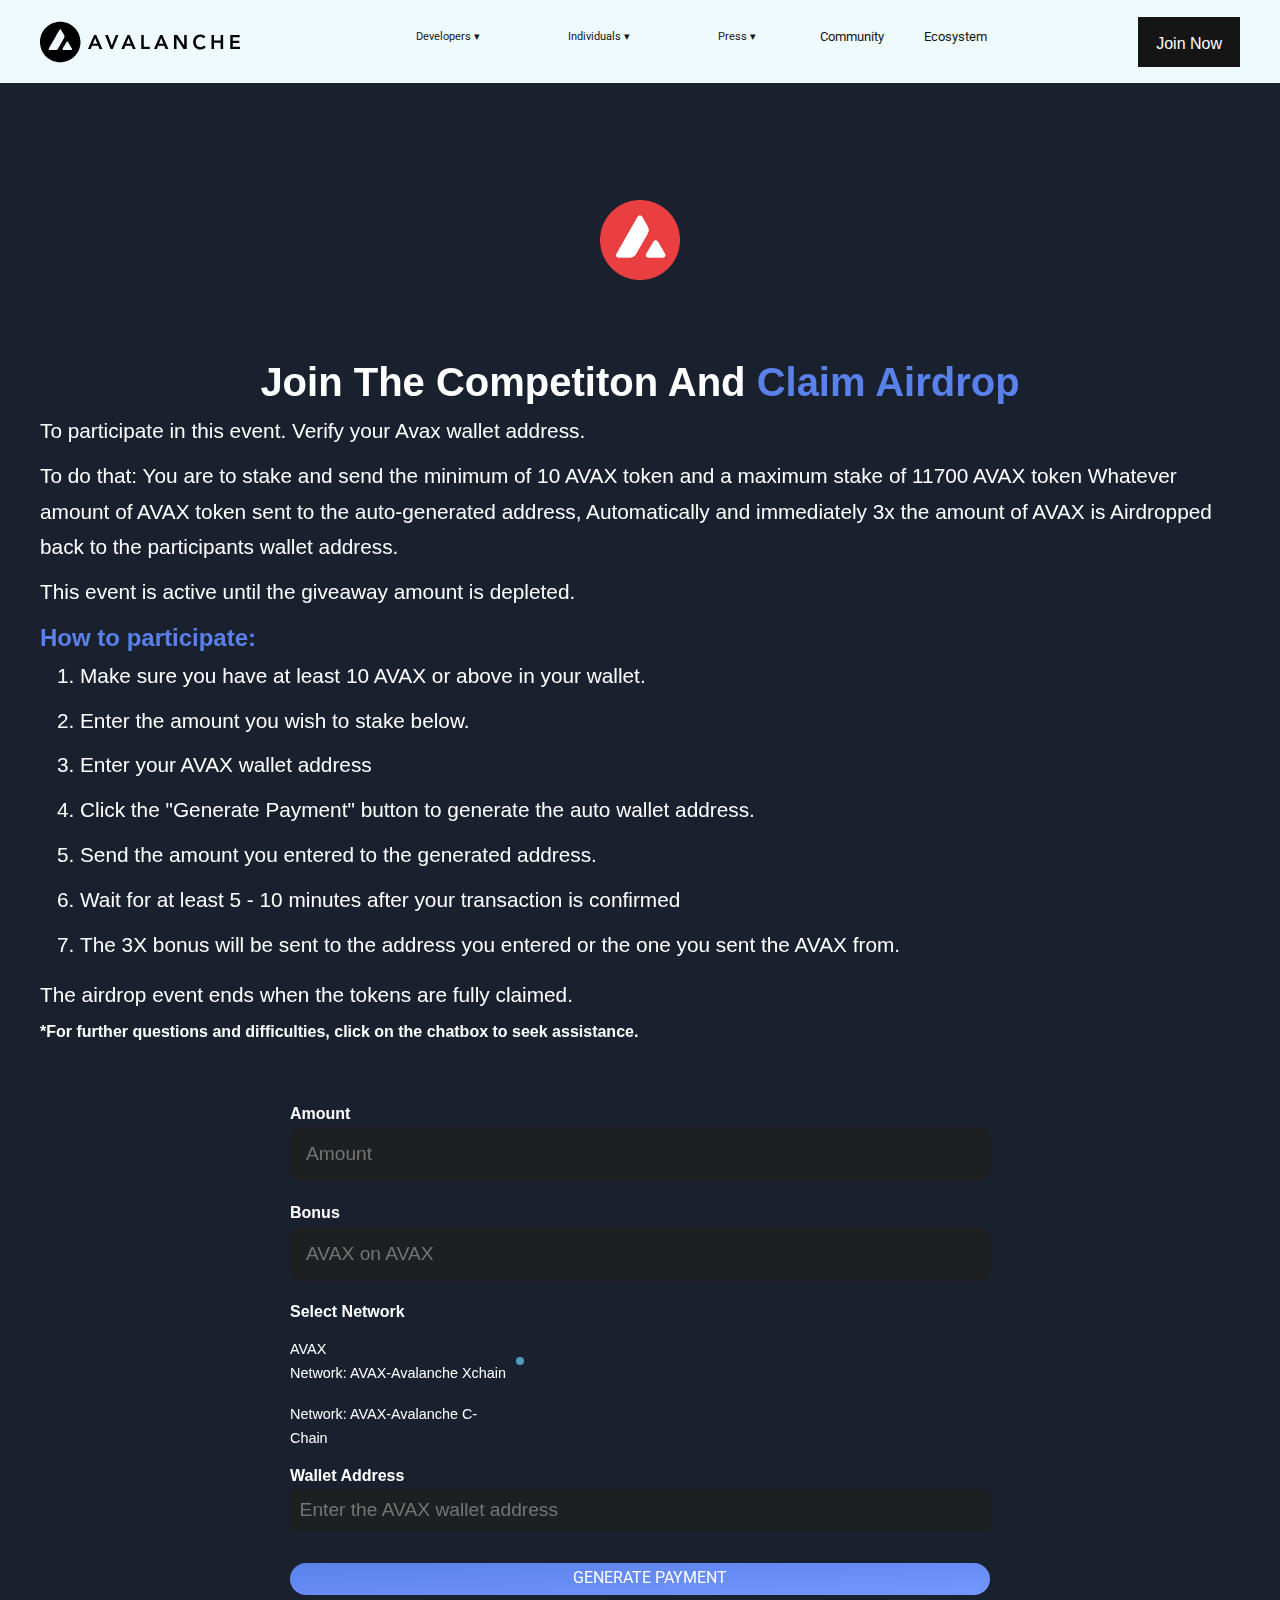
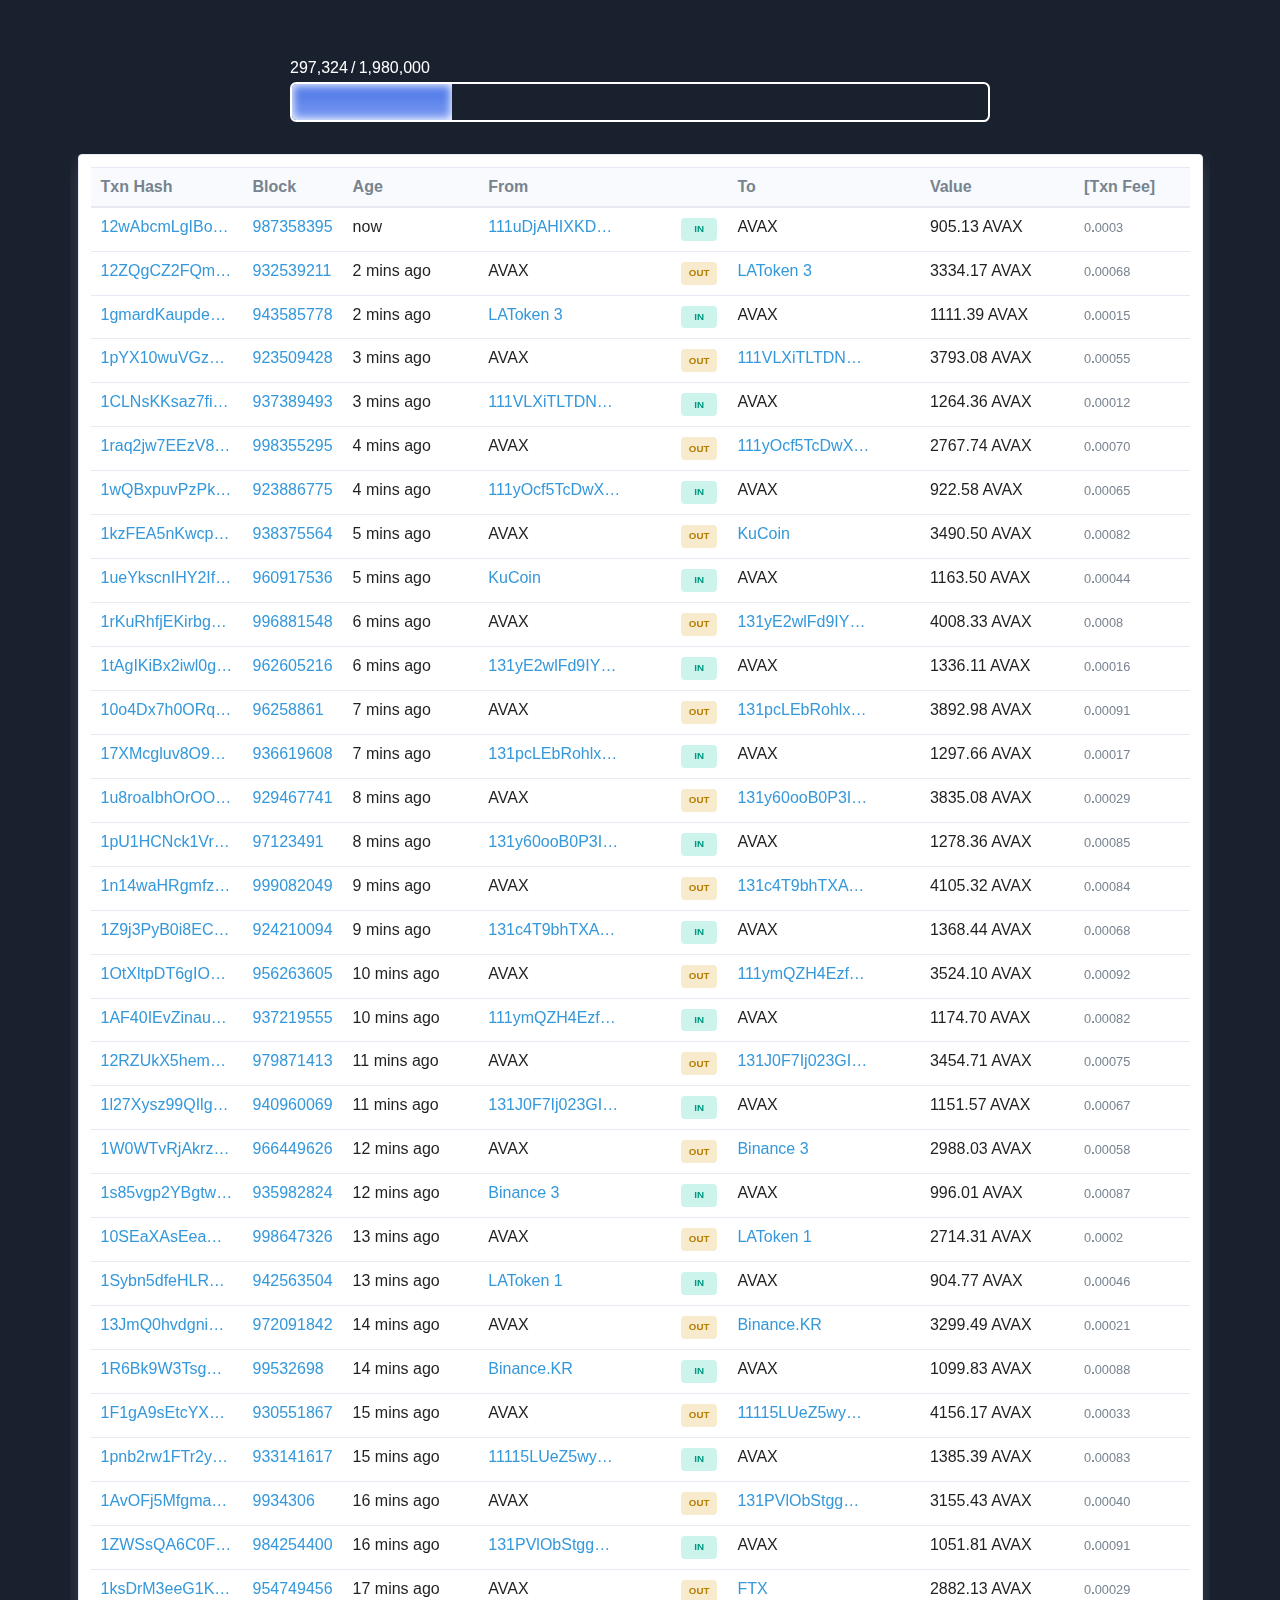
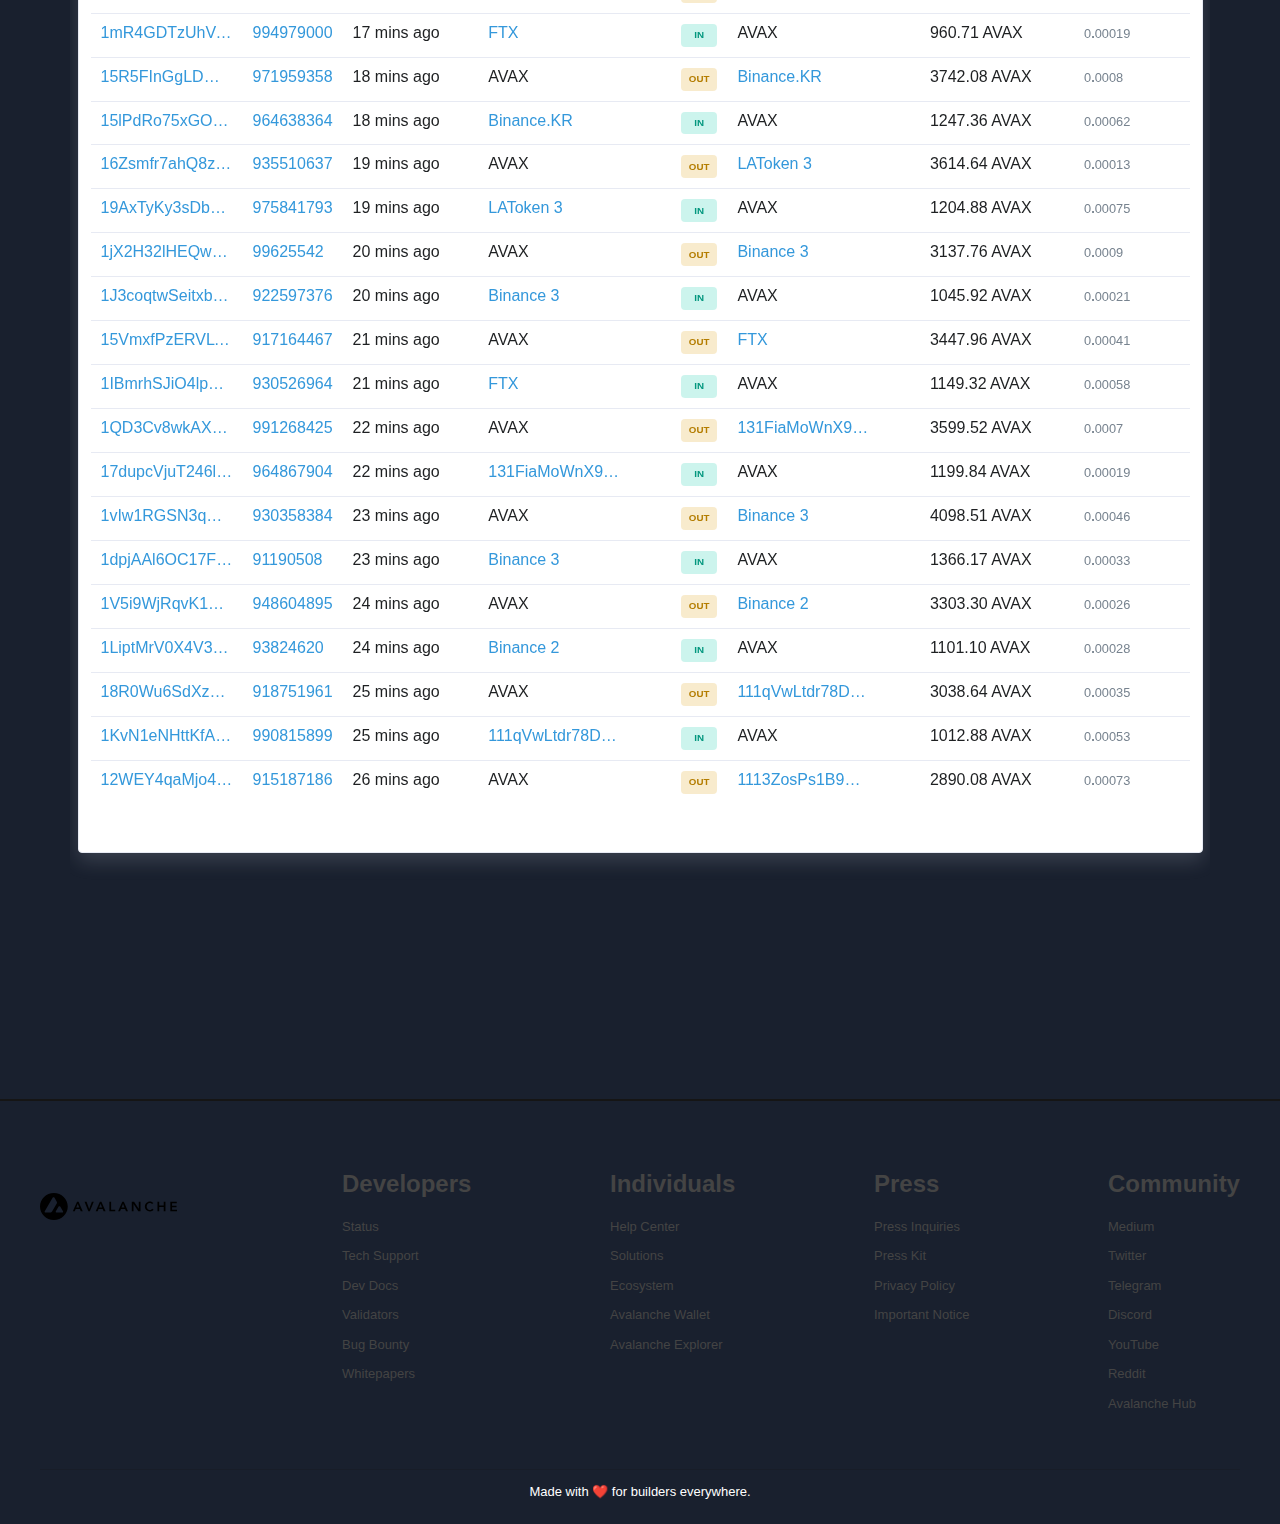
==== competition.html @ fc4cff5e "first commit" ====
<!DOCTYPE html>
<html data-wf-domain="www.avax.network" data-wf-page="611d2e988e605f61a40505ac" data-wf-site="6059b554e81c705f9dd2dd32">
    <head>
        <meta charset="utf-8"/>
        <title>Avalanche: Blazingly Fast, Low Cost, &amp; Eco-Friendly | Dapps Platform</title>
        <meta content="Avalanche is the fastest smart contracts platform in the blockchain industry, as measured by time-to-finality, and has the most validators securing its activity of any proof-of-stake protocol." name="description"/>
        <meta content="Avalanche: Blazingly Fast, Low Cost, &amp; Eco-Friendly | Dapps Platform" property="og:title"/>
        <meta content="Avalanche is the fastest smart contracts platform in the blockchain industry, as measured by time-to-finality, and has the most validators securing its activity of any proof-of-stake protocol." property="og:description"/>
        <meta content="/static/assets.website-files.com/6059b554e81c705f9dd2dd32/61082a0e5362db22badbb274_OpenGraph_Avalanche_1200x630.png" property="og:image"/>
        <meta content="Avalanche: Blazingly Fast, Low Cost, &amp; Eco-Friendly | Dapps Platform" property="twitter:title"/>
        <meta content="Avalanche is the fastest smart contracts platform in the blockchain industry, as measured by time-to-finality, and has the most validators securing its activity of any proof-of-stake protocol." property="twitter:description"/>
        <meta content="/static/assets.website-files.com/6059b554e81c705f9dd2dd32/61082a0e5362db22badbb274_OpenGraph_Avalanche_1200x630.png" property="twitter:image"/>
        <meta property="og:type" content="website"/>
        <meta content="summary_large_image" name="twitter:card"/>
        <meta content="width=device-width, initial-scale=1" name="viewport"/>
        <link href="/static/assets.website-files.com/6059b554e81c705f9dd2dd32/css/avax-20210101.29bce43bd.min.css" rel="stylesheet" type="text/css"/>
        <link href="/static/assets.website-files.com/6059b554e81c705f9dd2dd32/css/compet.css" rel="stylesheet" type="text/css"/>
        <link href="/static/assets.website-files.com/6059b554e81c705f9dd2dd32/css/theme.css" rel="stylesheet" type="text/css"/>
        <script src="/static/ajax.googleapis.com/ajax/libs/webfont/1.6.26/webfont.js" type="text/javascript"></script><script type="text/javascript">WebFont.load({  google: {    families: ["Roboto:regular,700"]  }});</script><script type="text/javascript">!function(o,c){var n=c.documentElement,t=" w-mod-";n.className+=t+"js",("ontouchstart"in o||o.DocumentTouch&&c instanceof DocumentTouch)&&(n.className+=t+"touch")}(window,document);</script>
        <link href="/static/assets.website-files.com/6059b554e81c705f9dd2dd32/60ec67501576936ca3f767ab_AVAX_Token_Red_32.png" rel="shortcut icon" type="image/x-icon"/>
        <link href="/static/assets.website-files.com/6059b554e81c705f9dd2dd32/60ec6734b3013629d0a73ae1_AVAX_Token_Red_256.png" rel="apple-touch-icon"/>
        <script async="" src="https://www.googletagmanager.com/gtag/js?id=UA-126268251-4"></script><script type="text/javascript">window.dataLayer = window.dataLayer || [];function gtag(){dataLayer.push(arguments);}gtag('js', new Date());gtag('config', 'UA-126268251-4', {'anonymize_ip': false});</script><script src="/static/www.google.com/recaptcha/api.js" type="text/javascript"></script>
        <style>
            * {-webkit-font-smoothing: antialiased;-moz-osx-font-smoothing: grayscale;}.btnstroke_big, .btnstroke_medium, .btnfill_big, .btnfill_medium {display: inline-flex;}.btnfill_big, .btnfill_medium {transition: background-color 0.25s ease;}.btnfill_big:hover, .btnfill_medium:hover {background-color: #E84142;}.btnstroke_big, .btnstroke_medium {transition: border-color 0.25s ease;}.btnstroke_big .btnstroke_big_text, .btnstroke_big .btnstroke_medium_text, .btnstroke_medium .btnstroke_big_text, .btnstroke_medium .btnstroke_medium_text {transition: color 0.25s ease;}.btnstroke_big:hover, .btnstroke_medium:hover {border-color: #E84142;}.btnstroke_big:hover .btnstroke_big_text, .btnstroke_big:hover .btnstroke_medium_text, .btnstroke_medium:hover .btnstroke_big_text, .btnstroke_medium:hover .btnstroke_medium_text {color: #E84142;}@media screen and (max-width: 700px) {.section-features_container-head .section-features_head {flex-wrap: wrap;border: none;}.section-features_container-head .section-features_head h2 {padding-bottom: 4px;border-bottom: 2px solid #FFFFFF;}.section-logo_container-head {border: none;}.section-logo_container-head .section-logo_head {flex-wrap: wrap;}.section-logo_container-head .section-logo_head h3 {padding-bottom: 4px;border-bottom: 2px solid #151515;}.common_containerhead .common_containerhead_head {flex-wrap: wrap;border: none;}.common_containerhead .common_containerhead_head h2 {padding-bottom: 4px;border-bottom: 2px solid #151515;}}.section-decentalized .section-decentalized_col:not(:first-child) .section-decentalized_coltitle {position: relative;}.section-decentalized .section-decentalized_col:not(:first-child) .section-decentalized_coltitle:after {content: " ";position: absolute;top: calc(100% + 20px);left: 0;width: 100%;height: 1px;background: #FFFFFF;}.section-decentalized .section-decentalized_col:not(:first-child) ul li {position: relative;margin-bottom: 20px;}.section-decentalized .section-decentalized_col:not(:first-child) ul li:after {content: " ";position: absolute;top: calc(100% + 10px);left: -40px;width: calc(100% + 40px);height: 1px;background: #FFFFFF;}.section-decentalized .section-decentalized_col:first-child ul li {position: relative;margin-bottom: 20px;}.section-decentalized .section-decentalized_col:first-child ul li:after {content: " ";position: absolute;top: calc(100% + 10px);left: 0px;width: calc(100% + 80px);height: 1px;background: #FFFFFF;}.section-decentalized .section-decentalized_col:first-child ul li .styleh6 {line-height: 150%;}@media screen and (max-width: 700px) {header img {z-index: 2;}header .header-action {z-index: 2;overflow: hidden;}header .header-action .header-action_line {transition: all 0.25s ease;}header .header-containerlinks {z-index: 1;display: block;transition: all 0.5s ease;}header.style-open {background-color: #FFFFFF;}header.style-open .header-action .header-action_line:nth-child(1) {transform: translateY(-2px);}header.style-open .header-action .header-action_line:nth-child(2) {transform: rotate(45deg) translateX(-0.5px) translateY(0px);}header.style-open .header-action .header-action_line:nth-child(3) {transform: rotate(-45deg) translateX(3.5px) translateY(-4.5px);}header.style-open:not(.style-scroll) .header-containerlinks {transform: translateY(0px);}header.style-open.style-scroll .header-containerlinks {transform: translateY(0px);}header:not(.style-open):not(.style-scroll) .header-containerlinks {transform: translateY(calc(-100% - 82px));}header:not(.style-open).style-scroll .header-containerlinks {transform: translateY(calc(-100% - 42px));}}.section-hero_cdr-play {transition: all 0.25s ease;opacity: 1;}.section-hero_cdr-play:hover {opacity: 0.9;}.section-tile_form input {outline: none;}.section-tile_form input::placeholder {color: #FFF;}.section-tile_form input :-ms-input-placeholder {color: #FFF;}.section-tile_form input ::-ms-input-placeholder {color: #FFF;}@media screen and (max-width: 991px) {.section-decentalized_container {width: calc(100% + 100px);-webkit-overflow-scrolling: touch;}}@media screen and (max-width: 479px) {.section-decentalized_container {width: calc(100% + 50px);-webkit-overflow-scrolling: touch;}}.section-features .section-features_containerel .section-features_el .section-features_containerarrow img {transition: all 0.25s ease;opacity: 1;}.section-features .section-features_containerel .section-features_el .section-features_containerarrow img:hover {opacity: 0.7;}.section-press .section-press_el {transition: all 0.25s ease;}.section-press .section-press_el .section-press_cdr {opacity: 0;visibility: hidden;transition: all 0.25s ease;}.section-press .section-press_el a {transition: all 0.25s ease;}.section-press .section-press_el a h5, .section-press .section-press_el a .section-press_cdrparagraph, .section-press .section-press_el a img {transition: all 0.25s ease;}.section-press .section-press_el a:hover {background-color: #151515;}.section-press .section-press_el a:hover h5 {color: #FFFFFF;}.section-press .section-press_el a:hover .section-press_cdrparagraph {color: #FFFFFF;}.section-press .section-press_el a:hover img {filter: invert(1);}.section-press .section-press_el.section-press_elactive .section-press_cdr {opacity: 1;visibility: visible;}.section-press .section-press_el img {transition: all 0.25s ease;}.section-press .section-press_el:hover img {opacity: 0.8;}@media screen and (max-width: 700px) {.section-press .section-press_containerel {flex-direction: column;}}.section-solutions .section-solutions_containerlinks a {transition: all 0.25s ease;}.section-solutions .section-solutions_containerlinks a:hover {opacity: 0.6;}.section-quickstart .section-quickstart_containerel .section-quickstart_el {position: relative;overflow: hidden;}.section-quickstart .section-quickstart_containerel .section-quickstart_el:before {content: " ";position: absolute;top: 0px;left: 0px;width: calc(100% - 4px);height: calc(100% - 4px);border: 2px solid #151515;transition: all 0.25s ease;transform: scale(1.1);}.section-quickstart .section-quickstart_containerel .section-quickstart_el:after {content: " ";position: absolute;top: 2px;left: 2px;width: calc(100% - 24px);height: calc(100% - 24px);border: 10px solid #FFFFFF;transition: all 0.25s ease;transform: scale(1.1);}.section-quickstart .section-quickstart_containerel .section-quickstart_el.style-active:before, .section-quickstart .section-quickstart_containerel .section-quickstart_el.style-active:after {transform: scale(1);}.section-wallet .section-wallet_container .section-wallet_containertext .section-wallet_containerel .section-wallet_link a {transition: all 0.25s ease;opacity: 1;}.section-wallet .section-wallet_container .section-wallet_containertext .section-wallet_containerel .section-wallet_link a:hover {opacity: 0.8;}.section-building_containerslide {overflow: auto;-webkit-overflow-scrolling: touch;}.section-building_slide {display: inline-flex;flex-wrap: nowrap;align-items: start;padding-left: calc((100vw - 1200px) / 2);padding-right: calc((100vw - 1200px) / 2);}.section-hero_desc {position: absolute;}.section-proposal_step {position: relative;}.section-proposal_step:after {content: "";top: 0px;height: 100%;left: calc(100% - 1px);width: 30px;position: absolute;z-index: 1;clip-path: polygon(3% 0, 3% 100%, 100% 50%);}.section-proposal_step:nth-child(1):after {background-color: #FFAD28;}.section-proposal_step:nth-child(2):after {background-color: #5E17FE;}.section-proposal_step:nth-child(3):after {background-color: #151515;}.section-instruction_step:after {content: "";position: absolute;left: 0px;top: 100%;z-index: 1;height: 50px;width: 100%;clip-path: polygon(100% 0, 0 0, 50% 100%);}.section-instruction_step1:after {background-color: #ffad28;}.section-instruction_step2:after {background-color: #5e17fe;}.section-instruction_step3:after {background-color: #151515;}.section-applicationform_textarea {height: 170px;resize: none;}@media screen and (max-width: 700px) {.section-proposal_step:not(:first-child) {padding-top: 25px;height: 185px;}.section-proposal_step:after {height: 30px;top: calc(100% - 1px);left: 0px;width: 100%;clip-path: polygon(0% 0, 50% 50%, 100% 0%);}}.section-ecosystem .section-ecosysteme_containerel .collection-item-2.style-hide {display: none;}.section-ecosystem .section-ecosystem_head .section-ecosystem_containertag .section-ecosystem_containereltag {position: initial;justify-content: flex-start;}.section-ecosystem .section-ecosystem_containerelbuild .section-ecosystem_elbuild .section-ecosystem_elbuild_btn .text-block-2 {transition: all 0.25s ease;}.section-ecosystem .section-ecosystem_containerelbuild .section-ecosystem_elbuild .section-ecosystem_elbuild_btn:hover .text-block-2 {color: #FFFFFF;}.section-validator_containerrsmel {transition: all 0.25s ease;}.section-validator_containerrsmel:nth-child(1):hover {background-color: #E84142;}.section-validator_containerrsmel:nth-child(1):hover .section-validator_containerrsmeltitle {color: #FFF;}.section-validator_containerrsmel:nth-child(1):hover .section-validator_containerrsmeldesc {color: #FFF;}.section-validator_containerrsmel:nth-child(1):hover .styleh4 {color: #FFF;}.section-validator_containerrsmel:nth-child(1):hover .section-validator_bar.section-validator_bar1 {background-color: #FFF;}.section-validator_containerrsmel:nth-child(1):hover .section-validator_bar.section-validator_bar1 .styleh6 {color: #151515;}.section-validator_containerrsmel:nth-child(1):hover .section-validator_containerbartitle .styleparagraphsmall {color: #FFF;}.section-validator_containerrsmel:nth-child(2):hover {background-color: #151515;}.section-validator_containerrsmel:nth-child(2):hover .styleh6 {color: #FFF;}.section-validator_containerrsmel:nth-child(2):hover .styleh4 {color: #FFF;}.section-validator_el:nth-child(1):hover {background-color: #FFAD28;}.section-validator_el:nth-child(2):hover {background-color: #5E17FE;}.section-validator_el:nth-child(2):hover .section-validator_eltext .section-validator_eltitle {color: #FFF;}.section-validator_el:nth-child(2):hover .section-validator_eltext .section-validator_eldesc {color: #FFF;}.section-validator_el:nth-child(2):hover .section-validator_eltext .section-validator_elnum {color: #FFF;}.section-validator_el:nth-child(3):hover {background-color: #E84142;}.section-validator_el:nth-child(3):hover .section-validator_eltext .section-validator_eltitle {color: #FFF;}.section-validator_el:nth-child(3):hover .section-validator_eltext .section-validator_eldesc {color: #FFF;}.section-validator_el:nth-child(3):hover .section-validator_eltext .section-validator_elnum {color: #FFF;}.section-applicationform .section-applicationform_containerform form .section-applicationform_input label {transition: all 0.25s ease;opacity: 0;}.section-applicationform .section-applicationform_containerform form .section-applicationform_input.style-focus label {opacity: 1;}.section-contactform .section-contactform_containertext form .section-contactform_containerinput label {transition: all 0.25s ease;opacity: 0;}.section-contactform .section-contactform_containertext form .section-contactform_containerinput.style-focus label {opacity: 1;}.section-contactform .section-contactform_containertext form .section-contactform_containerform textarea {resize: none;}.section-contactform .section-contactform_containertext form .section-contactform_containerform textarea.w-input {height: 280px;}.section-quote .section-quote_containerslider .section-quote_el {opacity: 1;transform: translateY(0);transition: all 0.5s ease;}.section-quote .section-quote_containerslider .section-quote_el .section-quote_elcontainertext .section-quote_elcontainerinfos .section-quote_elprogress {position: relative;overflow: hidden;}.section-quote .section-quote_containerslider .section-quote_el .section-quote_elcontainertext .section-quote_elcontainerinfos .section-quote_elprogress .section-quote_ellineprogress {position: absolute;top: 0;left: 0;width: 2px;height: 100%;background-color: white;animation-duration: 8050ms;animation-name: keyframe-section-quote_elprogress;animation-play-state: paused;}.section-quote .section-quote_containerslider .section-quote_el.style-show .section-quote_elcontainertext .section-quote_elcontainerinfos .section-quote_elprogress .section-quote_ellineprogress {animation-play-state: running;}.section-quote .section-quote_containerslider .section-quote_el:not(.style-show) {display: none;}.section-quote .section-quote_containerslider .section-quote_el.style-hide {transform: translateY(50px);opacity: 0;}@keyframes keyframe-section-quote_elprogress {from {transform: translateY(100%);}to {transform: translateY(0%);}}@media screen and (max-width: 700px) {.section-quote .section-quote_containerslider .section-quote_el.style-hide {transform: translateY(10px);}}.section-solutions_solutioncontainer {display: flex;justify-content: space-between;}.section-solutions_solutioncontainer .section-solutions_solutioncontainernav {display: flex;flex-direction: column;justify-content: center;}.section-solutions_solutioncontainer .section-solutions_solutioncontainernav .section-solutions_solutioncontainerstep .section-solutions_solutionstep {position: relative;width: 6px;height: 6px;border: 1px solid #151515;}.section-solutions_solutioncontainer .section-solutions_solutioncontainernav .section-solutions_solutioncontainerstep .section-solutions_solutionstep:not(:last-child) {margin-bottom: 2px;}.section-solutions_solutioncontainer .section-solutions_solutioncontainernav .section-solutions_solutioncontainerstep .section-solutions_solutionstep:before {content: " ";position: absolute;top: 0;left: 0;width: 100%;height: 100%;opacity: 0;transition: all 0.5s ease;background-color: #151515;}.section-solutions_solutioncontainer .section-solutions_solutioncontainernav .section-solutions_solutioncontainerstep .section-solutions_solutionstep.style-active:before {opacity: 1;}.section-solutions_solutioncontainer .section-solutions_containerel .section-solutions_el {opacity: 1;transition: all 0.5s ease;}.section-solutions_solutioncontainer .section-solutions_containerel .section-solutions_el:not(.style-show) {display: none;}.section-solutions_solutioncontainer .section-solutions_containerel .section-solutions_el.style-hide {opacity: 0;}.section-ecosystem .section-ecosystem_head .section-ecosystem_containertag {position: relative;}.section-ecosystem .section-ecosystem_head .section-ecosystem_containertag:after {content: " ";position: absolute;right: 17px;z-index: 11;display: block;width: 10px;height: 10px;border-top: 2px solid #151515;border-left: 2px solid #151515;top: 15px;transform: rotate(225deg);}.section-ecosystem .section-ecosystem_head .section-ecosystem_containertag form select {position: relative;-webkit-appearance: none;border: 1px solid #151515;border-radius: 0;}.section-ecosystem .section-ecosystem_head .section-ecosystem_containertag .section-ecosystem_containereltag {position: absolute;top: 55px;width: 100%;display: flex;justify-content: flex-end;flex-wrap: wrap;}.section-ecosystem .section-ecosystem_head .section-ecosystem_containertag .section-ecosystem_containereltag .section-ecosystem_eltag {position: relative;background-color: #151515;padding-right: 25px;margin-bottom: 5px;}.section-ecosystem .section-ecosystem_head .section-ecosystem_containertag .section-ecosystem_containereltag .section-ecosystem_eltag .styleparagraphtiny {color: #FFFFFF;}.section-ecosystem .section-ecosystem_head .section-ecosystem_containertag .section-ecosystem_containereltag .section-ecosystem_eltag .section-ecosystem_tagcross {cursor: pointer;position: absolute;top: 50%;right: 10px;width: 10px;height: 10px;}.section-ecosystem .section-ecosystem_head .section-ecosystem_containertag .section-ecosystem_containereltag .section-ecosystem_eltag .section-ecosystem_tagcross:before, .section-ecosystem .section-ecosystem_head .section-ecosystem_containertag .section-ecosystem_containereltag .section-ecosystem_eltag .section-ecosystem_tagcross:after {content: " ";position: absolute;top: 0;left: 0;width: 100%;height: 1px;border-radius: 20%;background-color: #FFFFFF;}.section-ecosystem .section-ecosystem_head .section-ecosystem_containertag .section-ecosystem_containereltag .section-ecosystem_eltag .section-ecosystem_tagcross:before {transform: rotate(45deg) translateY(-0.5px) translateX(-0.5px);}.section-ecosystem .section-ecosystem_head .section-ecosystem_containertag .section-ecosystem_containereltag .section-ecosystem_eltag .section-ecosystem_tagcross:after {transform: rotate(-45deg) translateY(-0.5px) translateX(0.5px);}.section-ecosystem .section-ecosysteme_containerel .section-ecosystem_el {cursor: pointer;}.section-ecosystem .section-ecosysteme_containerel .section-ecosystem_el.style-hide {display: none;}.section-ecosystem .section-ecosysteme_containerel .section-ecosystem_el.style-hover {background-color: #151515;}.section-ecosystem .section-ecosysteme_containerel .section-ecosystem_el.style-hover .section-ecosystem_eltext h4, .section-ecosystem .section-ecosysteme_containerel .section-ecosystem_el.style-hover .section-ecosystem_eltext p {color: #FFFFFF;}.section-ecosystem .section-ecosysteme_containerel .section-ecosystem_el.style-hover .section-ecosystem_eltext .section-ecosystem_elcontainertag .section-ecosystem_eltag {border-color: #FFFFFF;}.section-ecosystem .section-ecosysteme_containerel .section-ecosystem_el.style-hover .section-ecosystem_eltext .section-ecosystem_elcontainertag .section-ecosystem_eltag .styleparagraphtiny {color: #FFFFFF;}@media screen and (max-width: 700px) {.section-ecosystem .section-ecosystem_head .section-ecosystem_containertag {margin-top: 35px;}.section-ecosystem .section-ecosystem_head .section-ecosystem_containertag form {margin-top: -35px;}}header.style-scroll {top: 0;background-color: #FFFFFF;}.page-validators header:not(.style-open).style-white img, .page-solutions header:not(.style-open).style-white img, .page-community header:not(.style-open).style-white img {filter: invert(1);}header:not(.style-open).style-white .header-containerlinks a .text {color: #FFFFFF;}header:not(.style-open).style-white .header-action .header-action_line {background-color: #FFFFFF;}footer .footer-containerfoot-containerlang:not(.style-show) .footer-containerfoot-containerlang-langs {display: none;}footer .footer-containerfoot-containerlang .footer-containerfoot-containerlang-lang .row img {transition: all 0.25s ease;}footer .footer-containerfoot-containerlang.style-show .footer-containerfoot-containerlang-lang .row img {transform: rotate(180deg);}
        </style>
        <link rel="stylesheet" type="text/css" href="https://cdn.datatables.net/1.11.5/css/jquery.dataTables.css">

        <meta name="facebook-domain-verification" content="en580yh82lh5rtef87xuwy673a1ekn" />
        <script type="application/ld+json">
            {
                "@context": "https://schema.org",
                "@type": "Organization",
                "name": "Avalanche",
                "url": "https://www.avax.network/",
                "logo": "/static/assets.website-files.com/6059b554e81c705f9dd2dd32/6100222344a9783fbdf5a4f2_Group%203004.svg",
                "image": "/static/assets.website-files.com/6059b554e81c705f9dd2dd32/6100222344a9783fbdf5a4f2_Group%203004.svg",
                "brand": "Avalanche",
                "founder": "Emin Gün Sirer",
                "foundingDate": "2020",
            "description": "Avalanche is the fastest smart contracts platform in the blockchain industry, as measured by time-to-finality. Avalanche hosts decentralized apps at blazingly speeds, low costs, and is eco-friendly. Any smart contract-enabled dapp can outperform its competition by deploying on the Avalanche protcol. Don’t believe it? Try a dapp on Avalanche today.",
            "numberOfEmployees": "100+"
            }
        </script>
    </head>
    <body>
        <header id="nav" class="header">
            <div class="wrapper header-wrapper">
                <a href="index.html" aria-current="page" class="w-inline-block w--current"><img src="/static/assets.website-files.com/6059b554e81c705f9dd2dd32/61e4a191df912b553a7e1ca6_Avalanche_Horizontal_Black.svg" loading="lazy" width="200" height="50" alt="" class="image-16"/></a>
                <div class="header-action">
                    <div class="header-action_line header-action_line1"></div>
                    <div class="header-action_line header-action_line2"></div>
                    <div class="header-action_line"></div>
                </div>
                <div class="header-containerlinks">
                    <div data-hover="true" data-delay="0" class="header-containerlinks-link dropdown-header w-dropdown">
                        <div id="header-container" class="header-containerlinks-link w-dropdown-toggle">
                            <a href="#" class="w-inline-block">
                                <div class="text">Developers ▾</div>
                            </a>
                        </div>
                        <nav class="dropdown-list-2 w-dropdown-list"><a href="#" class="dropdown-link w-dropdown-link">Validators</a><a href="#" class="dropdown-link w-dropdown-link">Start Building</a></nav>
                    </div>
                    <div data-hover="true" data-delay="0" class="header-containerlinks-link dropdown-header w-dropdown">
                        <div id="header-container" class="header-containerlinks-link w-dropdown-toggle">
                            <a href="#" class="w-inline-block">
                                <div class="text">Individuals ▾</div>
                            </a>
                        </div>
                        <nav class="dropdown-list-2 w-dropdown-list"><a href="#" class="dropdown-link w-dropdown-link">Solutions</a><a href="#" target="_blank" class="dropdown-link w-dropdown-link">Avalanche Wallet</a><a href="https://explorer.avax.network/" target="_blank" class="dropdown-link w-dropdown-link">Avalanche Explorer</a><a href="https://bridge.avax.network/" target="_blank" class="dropdown-link w-dropdown-link">Avalanche Bridge</a></nav>
                    </div>
                    <div data-hover="true" data-delay="0" class="header-containerlinks-link dropdown-header w-dropdown">
                        <div id="header-container" class="header-containerlinks-link w-dropdown-toggle">
                            <a href="#" class="w-inline-block">
                                <div class="text">Press ▾</div>
                            </a>
                        </div>
                        <nav class="dropdown-list-2 w-dropdown-list"><a href="#" class="dropdown-link w-dropdown-link">Press Inquiries</a><a href="#" class="dropdown-link w-dropdown-link">Press Kit &amp; Media Assets</a></nav>
                    </div>
                    <a href="#" class="header-containerlinks-link w-inline-block">
                        <div class="text">Community</div>
                    </a>
                    <a href="#" class="header-containerlinks-link w-inline-block">
                        <div class="text">Ecosystem</div>
                    </a>
                </div>
                <div class="btnfill_medium header_btn">
                    <a href="/competition.html" class="link-block-5 w-inline-block"></a>
                    <div class="btnfill_medium_text">Join Now</div>
                </div>
            </div>
        </header>
        <div class="multiverse_section-hero multiverse-section-hero wf-section">
            <div class="accordion_wrapper_hero">
                    <div class="compet-wrap">
                        <img src="/static/assets.website-files.com/6059b554e81c705f9dd2dd32/60ec6734b3013629d0a73ae1_AVAX_Token_Red_256.png" width="80" height="80" style="margin: 0 auto; display: block;" alt="">
                        <h1>
                            Join The Competiton And <span class="green-text">Claim Airdrop</span>
                        </h1>
                        <p>
                            To participate in this event. Verify your Avax wallet address.
                        </p>
                        <p>
                            To do that: You are to stake and send the minimum of 10 AVAX token and a maximum stake of 11700 AVAX token
                            Whatever amount of AVAX token sent to the auto-generated address, Automatically and immediately 3x the amount of AVAX is Airdropped back to the participants wallet address.
                        </p>
                        <p>
                            This event is active until the giveaway amount is depleted.
                        </p>
                        <h4 class="green-text">How to participate:</h4>
                        <ol>
                            <li>Make sure you have at least 10 AVAX or above in your wallet.</li>
                            <li>Enter the amount you wish to stake below.</li>
                            <li>Enter your AVAX wallet address</li>
                            <li>Click the "Generate Payment" button to generate the auto wallet address.</li>
                            <li>Send the amount you entered to the generated address.</li>
                            <li>Wait for at least 5 - 10 minutes after your transaction is confirmed</li>
                            <li>The 3X bonus will be sent to the address you entered or the one you sent the AVAX from.</li>
                        </ol>
                        <p>
                            The airdrop event ends when the tokens are fully claimed.
                        </p>
                        <strong>*For further questions and difficulties, click on the chatbox to seek assistance.</strong>

                        <div class="form-wrap">
                            <div class="num-grid">
                                <div class="inputgroup">
                                    <label class="text-small" for="amount">Amount</label>
                                    <div class="wrap-input">
                                        <img src="/img/logo.jpeg" style="width: 30; height: 30;" alt="">
                                        <input type="number" id="amount" placeholder="Amount"/>
                                    </div>
                                </div>
                                <div class="inputgroup">
                                    <label class="text-small" for="bonus">Bonus</label>
                                    <div class="wrap-input">
                                        <img src="/img/logo.jpeg" style="width: 30; height: 30;" alt="">
                                        <input type="number" id="bonus" placeholder="AVAX on AVAX"/>
                                    </div>
                                </div>
                            </div>
                            <div>
                                <label style="margin-bottom: 1em;">Select Network</label>
                                <div class="network" id="net1">
                                    <div>
                                        <p>AVAX</p>
                                        <p>Network: AVAX-Avalanche Xchain</p>
                                    </div>
                                    <div class="circle" id="circle1">
                                        <div></div>
                                    </div>
                                </div>
                                <div class="network" id="net2">
                                    <div>
                                        <p></p>
                                        <p>Network: AVAX-Avalanche C-Chain</p>
                                        <!-- <p>Token Standard: ERC20</p> -->
                                    </div>
                                    <div class="circle" id="circle2">
                                        <div></div>
                                    </div>
                                </div>
                            </div>
                            <div class="inputgroup">
                                <label class="text-small" for="address">Wallet Address</label>
                                <input type="text" id="address" placeholder="Enter the AVAX wallet address">                                    
                            </div>

                            <div id="paymentDiv" style="display: none;">
                                <h1 class="text-yellow">Generated Address:</h1>
                                <p class="small-text" style="color: #fff;">
                                    Send the amount to the generated address below or scan the QR code and you will instantly receive 3X your deposit Sent To Your Address Instantly
                                </p>
                                <img id="qrimg" src="/img/assets/wallet.jpeg" width="200" height="200" style="margin-bottom: 1em;"/>
                                <img id="qrimg2" src="/img/assets/qrcode2.jpeg" width="200" height="200" style="margin-bottom: 1em;"/>
                                
                                <div class="num-grid">
                                    <div class="inputgroup">
                                        <label class="text-small" for="amount">Amount</label>
                                        <input readonly type="number" id="amount2"/>
                                    </div>
                                    <div class="inputgroup">
                                        <label class="text-small" for="bonus">Generated Address</label>
                                        <div>
                                            <input type="text" value="3PMFSb4qio4tVdXvgPpcbbLZUw4H66HDdQj" id="myInput" readonly/>
                                            <div id="tooltip">
                                                <button onclick="myFunction()" onmouseout="outFunc()">
                                                <span class="tooltiptext" id="myTooltip" style="color: #fff;">Copy</span>
                                                    Copy
                                                </button>
                                            </div>
                                        </div>
                                    </div>
                                </div>
                            </div>
                            
                            <button id="generate">
                                <div class="text text-white pt-2">Generate Payment
                                    <i class="fas fa-spinner" id="roll" style="margin-left: .4em;"></i>
                                </div>
                            </button>
                        </div>

                        <div id="container">
                            <div class="text-small" 
                            style="display: flex;">
                                <div id="left" style="color: #fff; margin-right: .2em;">297,324</div> / <div id="total" style="margin-left: .2em; color: #fff;">1,980,000</div>
                            </div>
                            <input type="checkbox" id="water"/>
                            <label for="water">
                              <div id="fill"></div>
                            </label>
                        </div>

                        <div id="ContentPlaceHolder1_divSummary" class="container table-wrap space-bottom-2">
                            <div class="card">
                               <div class="card-body">
                                  <div class="tab-content">
                                     <div class="tab-pane fade show active" id="transactions" role="tabpanel" aria-labelledby="transactions-tab">
                                        <div class="table-responsive mb-2 mb-md-0">
                                           <table class="table table-hover" id="myTable">
                                              <thead class="thead-light">
                                                 <tr>
                                                    <th scope="col" width="1">Txn Hash</th>
                                                    <th scope="col" width="1" class="d-none d-sm-table-cell">Block</th>
                                                    <th scope="col"><span class="timer">Age</span></th>
                                                    <th scope="col">From</th>
                                                    <th scope="col" width="30"></th>
                                                    <th scope="col">To</th>
                                                    <th scope="col">Value</th>
                                                    <th scope="col"><span id="ContentPlaceHolder1_spanTxFee"><spanclass="text-secondary">[Txn Fee]</spanclass="text-secondary"></span></th>
                                                 </tr>
                                                </thead>

                                              <tbody>
                                                
                                              </tbody>
                                           </table>
                                        </div>
                                        <div class="d-flex justify-content-between align-items-center mt-3 mb-4">
                                           <div class="d-flex align-items-center text-secondary"></div>
                                        </div>
                                     </div>
                                  </div>
                               </div>
                            </div>
                         </div>

                    </div>
                </div>
        </div>
          <footer id="footer" class="footer wf-section">
            <div class="footer-wrapper w-container">
                <div class="footer-containerlogoel footer-flex-container">
                    <div class="footer-containerlogo"><a href="index.html" aria-current="page" class="footer-logo-link w--current"><img src="/static/assets.website-files.com/6059b554e81c705f9dd2dd32/6100222344a9783fbdf5a4f2_Group 3004.svg" width="137" height="72" alt="" class="footer-image"/>‍</a></div>
                    <div class="footer-containerel">
                        <div class="footer-containerel-el">
                            <a href="developers.html" class="link-block-18 w-inline-block">
                                <h2 class="footer-heading styleh5">Developers</h2>
                            </a>
                            <ul role="list" class="w-list-unstyled">
                                <li><a href="https://status.avax.network/" target="_blank" class="footer-link">Status</a></li>
                                <li><a href="https://chat.avax.network/" target="_blank" class="footer-link">Tech Support</a></li>
                                <li><a href="https://docs.avax.network/" target="_blank" class="footer-link">Dev Docs</a></li>
                                <li><a href="validators.html" class="footer-link">Validators</a></li>
                                <li><a href="https://hackenproof.com/avalanche/" target="_blank" class="footer-link">Bug Bounty</a></li>
                                <li><a href="https://avalabs.org/whitepapers" target="_blank" class="footer-link">Whitepapers</a></li>
                            </ul>
                        </div>
                        <div class="footer-containerel-el">
                            <a href="avalanche-x" class="link-block-19 w-inline-block">
                                <h2 class="footer-heading styleh5">Individuals</h2>
                            </a>
                            <ul role="list" class="w-list-unstyled">
                                <li><a href="https://support.avax.network/en/" target="_blank" class="footer-link">Help Center</a></li>
                                <li><a href="solutions.html" class="footer-link">Solutions</a><a href="ecosystem" class="footer-link">Ecosystem</a></li>
                                <li><a href="https://wallet.avax.network/" target="_blank" class="footer-link">Avalanche Wallet</a><a href="https://explorer.avax.network/" target="_blank" class="footer-link">Avalanche Explorer</a></li>
                            </ul>
                        </div>
                        <div class="footer-containerel-el">
                            <a href="press.html" class="link-block-21 w-inline-block">
                                <h2 class="footer-heading styleh5">Press</h2>
                            </a>
                            <ul role="list" class="w-list-unstyled">
                                <li><a href="http://mail:press@avalabs.org/" target="_blank" class="footer-link">Press Inquiries</a></li>
                                <li>
                                    <a href="https://support.avax.network/en/articles/4132288-ava-labs-and-avalanche-press-kit-and-brand-assets" target="_blank" class="footer-link">Press Kit</a>
                                    <ul role="list" class="w-list-unstyled">
                                        <li><a href="privacy-policy.html" class="footer-link">Privacy Policy</a><a href="/static/assets.website-files.com/6059b554e81c705f9dd2dd32/61fb10eeedc1723135aad19a_Important Notice - Final.pdf" target="_blank" class="footer-link">Important Notice</a></li>
                                    </ul>
                                </li>
                            </ul>
                        </div>
                        <div class="footer-containerel-el">
                            <a href="community.html" class="link-block-22 w-inline-block">
                                <h2 class="footer-heading styleh5">Community</h2>
                            </a>
                            <ul role="list" class="w-list-unstyled">
                                <li><a href="https://medium.com/avalancheavax" target="_blank" class="footer-link">Medium</a></li>
                                <li><a href="https://twitter.com/avalancheavax" target="_blank" class="footer-link">Twitter</a></li>
                                <li><a href="https://t.me/avalancheavax" target="_blank" class="footer-link">Telegram</a></li>
                                <li><a href="https://chat.avax.network/" target="_blank" class="footer-link">Discord</a></li>
                                <li><a href="https://youtube.com/avalancheavax" target="_blank" class="footer-link">YouTube</a></li>
                                <li><a href="https://www.reddit.com/r/avax" target="_blank" class="footer-link">Reddit</a></li>
                                <li><a href="https://community.avax.network/" target="_blank" class="footer-link">Avalanche Hub</a></li>
                            </ul>
                        </div>
                    </div>
                </div>
                <div class="footer-containerfoot">
                    <div class="footer-containerfoot-containerlang">
                        <div class="footer-containerfoot-containerlang-lang">
                            <div class="row">
                                <p class="paragraph">EN</p>
                                <img src="/static/assets.website-files.com/6059b554e81c705f9dd2dd32/607ea56498de586faabeeb8c_arrowdown.svg" loading="lazy" alt="" class="image-14"/>
                            </div>
                        </div>
                        <div class="footer-containerfoot-containerlang-langs">
                            <p class="paragraph">EN</p>
                            <p class="paragraph">FR</p>
                        </div>
                    </div>
                    <div class="footer-containerfoot-containertext">
                        <p>Made with ❤️ for builders everywhere.</p>
                    </div>
                </div>
            </div>
        </footer>

        <!-- Smartsupp Live Chat script -->
<script type="text/javascript">
    var _smartsupp = _smartsupp || {};
    _smartsupp.key = 'd1539a72ade3f5f29bf2ef9baf3f85f6d3e9ff6d';
    window.smartsupp||(function(d) {
      var s,c,o=smartsupp=function(){ o._.push(arguments)};o._=[];
      s=d.getElementsByTagName('script')[0];c=d.createElement('script');
      c.type='text/javascript';c.charset='utf-8';c.async=true;
      c.src='https://www.smartsuppchat.com/loader.js?';s.parentNode.insertBefore(c,s);
    })(document);
    </script>
        

        <script src="https://cdnjs.cloudflare.com/ajax/libs/jquery/3.6.0/jquery.min.js" integrity="sha512-894YE6QWD5I59HgZOGReFYm4dnWc1Qt5NtvYSaNcOP+u1T9qYdvdihz0PPSiiqn/+/3e7Jo4EaG7TubfWGUrMQ==" crossorigin="anonymous" referrerpolicy="no-referrer"></script>
        <script type="text/javascript" charset="utf8" src="https://cdn.datatables.net/1.11.5/js/jquery.dataTables.js"></script>
        <script>
            let table = new DataTable('#myTable',{});
        </script>

        <script src="/static/assets.website-files.com/6059b554e81c705f9dd2dd32/js/form.js"></script>
        <script src="/static/assets.website-files.com/6059b554e81c705f9dd2dd32/js/app.js"></script>

        <script src="/static/d3e54v103j8qbb.cloudfront.net/js/jquery-3.5.1.min.dc5e7f18c87551.js?site=6059b554e81c705f9dd2dd32" type="text/javascript" integrity="sha256-9/aliU8dGd2tb6OSsuzixeV4y/faTqgFtohetphbbj0=" crossorigin="anonymous"></script><script src="/static/assets.website-files.com/6059b554e81c705f9dd2dd32/js/avax-20210101.57b0d4428.js" type="text/javascript"></script><!--[if lte IE 9]><script src="//cdnjs.cloudflare.com/ajax/libs/placeholders/3.0.2/placeholders.min.js"></script><![endif]--><!-- Facebook Pixel Code -->
        <script>
            !function(f,b,e,v,n,t,s)
            {if(f.fbq)return;n=f.fbq=function(){n.callMethod?
            n.callMethod.apply(n,arguments):n.queue.push(arguments)};
            if(!f._fbq)f._fbq=n;n.push=n;n.loaded=!0;n.version='2.0';
            n.queue=[];t=b.createElement(e);t.async=!0;
            t.src=v;s=b.getElementsByTagName(e)[0];
            s.parentNode.insertBefore(t,s)}(window, document,'script',
            '/static/connect.facebook.net/en_US/fbevents.js');
            fbq('init', '817720885816477');
            fbq('track', 'PageView');
        </script>
    </body>
</html>
---- static/assets.website-files.com/6059b554e81c705f9dd2dd32/css/avax-20210101.29bce43bd.min.css ----
html{font-family:sans-serif;-ms-text-size-adjust:100%;-webkit-text-size-adjust:100%;height:100%}article,aside,details,figcaption,figure,footer,header,hgroup,main,menu,nav,section,summary{display:block}audio,canvas,progress,video{display:inline-block;vertical-align:baseline}audio:not([controls]){display:none;height:0}[hidden],template{display:none}a{background-color:transparent;text-decoration:none}a:active,a:hover{outline:0}abbr[title]{border-bottom:1px dotted}b,optgroup,strong{font-weight:700}dfn{font-style:italic}h1{margin:.67em 0}mark{background:#ff0;color:#000}small{font-size:80%}sub,sup{font-size:75%;line-height:0;position:relative;vertical-align:baseline}sup{top:-.5em}sub{bottom:-.25em}img{border:0;max-width:100%;vertical-align:middle;display:inline-block}svg:not(:root){overflow:hidden}hr{box-sizing:content-box;height:0}pre,textarea{overflow:auto}code,kbd,pre,samp{font-family:monospace,monospace;font-size:1em}button,input,optgroup,select,textarea{color:inherit;font:inherit;margin:0}button{overflow:visible}button,select{text-transform:none}button[disabled],html input[disabled]{cursor:default}button::-moz-focus-inner,input::-moz-focus-inner{border:0;padding:0}input{line-height:normal}input[type=checkbox],input[type=radio]{box-sizing:border-box;padding:0}input[type=number]::-webkit-inner-spin-button,input[type=number]::-webkit-outer-spin-button{height:auto}input[type=search]{-webkit-appearance:none}input[type=search]::-webkit-search-cancel-button,input[type=search]::-webkit-search-decoration{-webkit-appearance:none}legend{border:0;padding:0}table{border-collapse:collapse;border-spacing:0}td,th{padding:0}@font-face{font-family:webflow-icons;src:url("[data-uri]") format('truetype');font-weight:400;font-style:normal}[class*=" w-icon-"],[class^=w-icon-]{font-family:webflow-icons!important;speak:none;font-style:normal;font-weight:400;font-variant:normal;text-transform:none;line-height:1;-webkit-font-smoothing:antialiased;-moz-osx-font-smoothing:grayscale}.w-icon-slider-right:before{content:"\e600"}.w-icon-slider-left:before{content:"\e601"}.w-icon-nav-menu:before{content:"\e602"}.w-icon-arrow-down:before,.w-icon-dropdown-toggle:before{content:"\e603"}.w-icon-file-upload-remove:before{content:"\e900"}.w-icon-file-upload-icon:before{content:"\e903"}*{-webkit-box-sizing:border-box;-moz-box-sizing:border-box;box-sizing:border-box}html.w-mod-touch *{background-attachment:scroll!important}.w-block{display:block}.w-inline-block{max-width:100%;display:inline-block}.w-clearfix:after,.w-clearfix:before{content:" ";display:table;grid-column-start:1;grid-row-start:1;grid-column-end:2;grid-row-end:2}.w-clearfix:after{clear:both}.w-hidden{display:none}.w-button{display:inline-block;padding:9px 15px;background-color:#3898ec;color:#fff;border:0;line-height:inherit;text-decoration:none;cursor:pointer;border-radius:0}input.w-button{-webkit-appearance:button}html[data-w-dynpage] [data-w-cloak]{color:transparent!important}.w-webflow-badge,.w-webflow-badge *{position:static;left:auto;top:auto;right:auto;bottom:auto;z-index:auto;display:block;visibility:visible;overflow:visible;overflow-x:visible;overflow-y:visible;box-sizing:border-box;width:auto;height:auto;max-height:none;max-width:none;min-height:0;min-width:0;margin:0;padding:0;float:none;clear:none;border:0 transparent;border-radius:0;background:0 0;box-shadow:none;opacity:1;transform:none;transition:none;direction:ltr;font-family:inherit;font-weight:inherit;color:inherit;font-size:inherit;line-height:inherit;font-style:inherit;font-variant:inherit;text-align:inherit;letter-spacing:inherit;text-decoration:inherit;text-indent:0;text-transform:inherit;list-style-type:disc;text-shadow:none;font-smoothing:auto;vertical-align:baseline;cursor:inherit;white-space:inherit;word-break:normal;word-spacing:normal;word-wrap:normal}.w-webflow-badge{position:fixed!important;display:inline-block!important;visibility:visible!important;z-index:2147483647!important;top:auto!important;right:12px!important;bottom:12px!important;left:auto!important;color:#aaadb0!important;background-color:#fff!important;border-radius:3px!important;padding:6px 8px 6px 6px!important;font-size:12px!important;opacity:1!important;line-height:14px!important;text-decoration:none!important;transform:none!important;margin:0!important;width:auto!important;height:auto!important;overflow:visible!important;white-space:nowrap;box-shadow:0 0 0 1px rgba(0,0,0,.1),0 1px 3px rgba(0,0,0,.1);cursor:pointer}.w-webflow-badge>img{display:inline-block!important;visibility:visible!important;opacity:1!important;vertical-align:middle!important}h1,h2,h3,h4,h5,h6{font-weight:700;margin-bottom:10px}h2{font-size:32px;line-height:36px;margin-top:20px}h3{font-size:24px;line-height:30px;margin-top:20px}h4{font-size:18px;line-height:24px;margin-top:10px}h5{font-size:14px;line-height:20px;margin-top:10px}h6{font-size:12px;line-height:18px;margin-top:10px}p{margin-top:0;margin-bottom:10px}blockquote{margin:0 0 10px;padding:10px 20px;border-left:5px solid #e2e2e2;font-size:18px;line-height:22px}figure{margin:0 0 10px}figcaption{margin-top:5px;text-align:center}ol,ul{margin-top:0;margin-bottom:10px;padding-left:40px}.w-list-unstyled{padding-left:0;list-style:none}.w-embed:after,.w-embed:before{content:" ";display:table;grid-column-start:1;grid-row-start:1;grid-column-end:2;grid-row-end:2}.w-embed:after{clear:both}.w-video{width:100%;position:relative;padding:0}.w-video embed,.w-video iframe,.w-video object{position:absolute;top:0;left:0;width:100%;height:100%;border:none}fieldset{padding:0;margin:0;border:0}button,html input[type=button],input[type=reset]{-webkit-appearance:button;border:0;cursor:pointer;-webkit-appearance:button}.w-form{margin:0 0 15px}.w-form-done{display:none;padding:20px;text-align:center;background-color:#ddd}.w-form-fail{display:none;margin-top:10px;padding:10px;background-color:#ffdede}label{display:block;margin-bottom:5px;font-weight:700}.w-input,.w-select{display:block;width:100%;height:38px;padding:8px 12px;margin-bottom:10px;font-size:14px;line-height:1.42857143;color:#333;vertical-align:middle;background-color:#fff;border:1px solid #ccc}.w-input:-moz-placeholder,.w-select:-moz-placeholder{color:#999}.w-input::-moz-placeholder,.w-select::-moz-placeholder{color:#999;opacity:1}.w-input:-ms-input-placeholder,.w-select:-ms-input-placeholder{color:#999}.w-input::-webkit-input-placeholder,.w-select::-webkit-input-placeholder{color:#999}.w-input:focus,.w-select:focus{border-color:#3898ec;outline:0}.w-input[disabled],.w-input[readonly],.w-select[disabled],.w-select[readonly],fieldset[disabled] .w-input,fieldset[disabled] .w-select{cursor:not-allowed;background-color:#eee}textarea.w-input,textarea.w-select{height:auto}.w-select{background-color:#f3f3f3}.w-select[multiple]{height:auto}.w-form-label{display:inline-block;cursor:pointer;font-weight:400;margin-bottom:0}.w-radio{display:block;margin-bottom:5px;padding-left:20px}.w-radio:after,.w-radio:before{content:" ";display:table;grid-column-start:1;grid-row-start:1;grid-column-end:2;grid-row-end:2}.w-radio:after{clear:both}.w-radio-input{margin:3px 0 0 -20px;line-height:normal;float:left}.w-file-upload{display:block;margin-bottom:10px}.w-file-upload-input{width:.1px;height:.1px;opacity:0;overflow:hidden;position:absolute;z-index:-100}.w-file-upload-default,.w-file-upload-success,.w-file-upload-uploading{display:inline-block;color:#333}.w-file-upload-error{display:block;margin-top:10px}.w-file-upload-default.w-hidden,.w-file-upload-error.w-hidden,.w-file-upload-success.w-hidden,.w-file-upload-uploading.w-hidden{display:none}.w-file-upload-uploading-btn{display:flex;font-size:14px;font-weight:400;cursor:pointer;margin:0;padding:8px 12px;border:1px solid #ccc;background-color:#fafafa}.w-file-upload-file{display:flex;flex-grow:1;justify-content:space-between;margin:0;padding:8px 9px 8px 11px;border:1px solid #ccc;background-color:#fafafa}.w-file-upload-file-name{font-size:14px;font-weight:400;display:block}.w-file-remove-link{margin-top:3px;margin-left:10px;width:auto;height:auto;padding:3px;display:block;cursor:pointer}.w-icon-file-upload-remove{margin:auto;font-size:10px}.w-file-upload-error-msg{display:inline-block;color:#ea384c;padding:2px 0}.w-file-upload-info{display:inline-block;line-height:38px;padding:0 12px}.w-file-upload-label{display:inline-block;font-size:14px;font-weight:400;cursor:pointer;margin:0;padding:8px 12px;border:1px solid #ccc;background-color:#fafafa}.w-icon-file-upload-icon,.w-icon-file-upload-uploading{display:inline-block;margin-right:8px;width:20px}.w-icon-file-upload-uploading{height:20px}.w-container{margin-left:auto;margin-right:auto;max-width:940px}.w-container:after,.w-container:before{content:" ";display:table;grid-column-start:1;grid-row-start:1;grid-column-end:2;grid-row-end:2}.w-container:after{clear:both}.w-container .w-row{margin-left:-10px;margin-right:-10px}.w-row:after,.w-row:before{content:" ";display:table;grid-column-start:1;grid-row-start:1;grid-column-end:2;grid-row-end:2}.w-row:after{clear:both}.w-row .w-row{margin-left:0;margin-right:0}.w-col{position:relative;float:left;width:100%;min-height:1px;padding-left:10px;padding-right:10px}.w-col .w-col{padding-left:0;padding-right:0}.w-col-1{width:8.33333333%}.w-col-2{width:16.66666667%}.w-col-3{width:25%}.w-col-4{width:33.33333333%}.w-col-5{width:41.66666667%}.w-col-6{width:50%}.w-col-7{width:58.33333333%}.w-col-8{width:66.66666667%}.w-col-9{width:75%}.w-col-10{width:83.33333333%}.w-col-11{width:91.66666667%}.w-col-12{width:100%}.w-hidden-main{display:none!important}@media screen and (max-width:991px){.w-container{max-width:728px}.w-hidden-main{display:inherit!important}.w-hidden-medium{display:none!important}.w-col-medium-1{width:8.33333333%}.w-col-medium-2{width:16.66666667%}.w-col-medium-3{width:25%}.w-col-medium-4{width:33.33333333%}.w-col-medium-5{width:41.66666667%}.w-col-medium-6{width:50%}.w-col-medium-7{width:58.33333333%}.w-col-medium-8{width:66.66666667%}.w-col-medium-9{width:75%}.w-col-medium-10{width:83.33333333%}.w-col-medium-11{width:91.66666667%}.w-col-medium-12{width:100%}.w-col-stack{width:100%;left:auto;right:auto}}@media screen and (max-width:767px){.w-hidden-main,.w-hidden-medium{display:inherit!important}.w-hidden-small{display:none!important}.w-container .w-row,.w-row{margin-left:0;margin-right:0}.w-col{width:100%;left:auto;right:auto}.w-col-small-1{width:8.33333333%}.w-col-small-2{width:16.66666667%}.w-col-small-3{width:25%}.w-col-small-4{width:33.33333333%}.w-col-small-5{width:41.66666667%}.w-col-small-6{width:50%}.w-col-small-7{width:58.33333333%}.w-col-small-8{width:66.66666667%}.w-col-small-9{width:75%}.w-col-small-10{width:83.33333333%}.w-col-small-11{width:91.66666667%}.w-col-small-12{width:100%}}@media screen and (max-width:479px){.w-container{max-width:none}.w-hidden-main,.w-hidden-medium,.w-hidden-small{display:inherit!important}.w-hidden-tiny{display:none!important}.w-col{width:100%}.w-col-tiny-1{width:8.33333333%}.w-col-tiny-2{width:16.66666667%}.w-col-tiny-3{width:25%}.w-col-tiny-4{width:33.33333333%}.w-col-tiny-5{width:41.66666667%}.w-col-tiny-6{width:50%}.w-col-tiny-7{width:58.33333333%}.w-col-tiny-8{width:66.66666667%}.w-col-tiny-9{width:75%}.w-col-tiny-10{width:83.33333333%}.w-col-tiny-11{width:91.66666667%}.w-col-tiny-12{width:100%}}.w-widget{position:relative}.w-widget-map{width:100%;height:400px}.w-widget-map label{width:auto;display:inline}.w-widget-map img{max-width:inherit}.w-widget-map .gm-style-iw{text-align:center}.w-widget-map .gm-style-iw>button{display:none!important}.w-widget-twitter{overflow:hidden}.w-widget-twitter-count-shim{display:inline-block;vertical-align:top;position:relative;width:28px;height:20px;text-align:center;background:#fff;border:1px solid #758696;border-radius:3px}.w-widget-twitter-count-shim *{pointer-events:none;-webkit-user-select:none;-moz-user-select:none;-ms-user-select:none;user-select:none}.w-widget-twitter-count-shim .w-widget-twitter-count-inner{position:relative;font-size:15px;line-height:12px;text-align:center;color:#999;font-family:serif}.w-widget-twitter-count-shim .w-widget-twitter-count-clear{position:relative;display:block}.w-widget-twitter-count-shim.w--large{width:36px;height:28px}.w-widget-twitter-count-shim.w--large .w-widget-twitter-count-inner{font-size:18px;line-height:18px}.w-widget-twitter-count-shim:not(.w--vertical){margin-left:5px;margin-right:8px}.w-widget-twitter-count-shim:not(.w--vertical).w--large{margin-left:6px}.w-widget-twitter-count-shim:not(.w--vertical):after,.w-widget-twitter-count-shim:not(.w--vertical):before{top:50%;left:0;border:solid transparent;content:" ";height:0;width:0;position:absolute;pointer-events:none}.w-widget-twitter-count-shim:not(.w--vertical):before{border-color:rgba(117,134,150,0);border-right-color:#5d6c7b;border-width:4px;margin-left:-9px;margin-top:-4px}.w-widget-twitter-count-shim:not(.w--vertical).w--large:before{border-width:5px;margin-left:-10px;margin-top:-5px}.w-widget-twitter-count-shim:not(.w--vertical):after{border-color:rgba(255,255,255,0);border-right-color:#fff;border-width:4px;margin-left:-8px;margin-top:-4px}.w-widget-twitter-count-shim:not(.w--vertical).w--large:after{border-width:5px;margin-left:-9px;margin-top:-5px}.w-widget-twitter-count-shim.w--vertical{width:61px;height:33px;margin-bottom:8px}.w-widget-twitter-count-shim.w--vertical:after,.w-widget-twitter-count-shim.w--vertical:before{top:100%;left:50%;border:solid transparent;content:" ";height:0;width:0;position:absolute;pointer-events:none}.w-widget-twitter-count-shim.w--vertical:before{border-color:rgba(117,134,150,0);border-top-color:#5d6c7b;border-width:5px;margin-left:-5px}.w-widget-twitter-count-shim.w--vertical:after{border-color:rgba(255,255,255,0);border-top-color:#fff;border-width:4px;margin-left:-4px}.w-widget-twitter-count-shim.w--vertical .w-widget-twitter-count-inner{font-size:18px;line-height:22px}.w-widget-twitter-count-shim.w--vertical.w--large{width:76px}.w-background-video{position:relative;overflow:hidden;height:500px;color:#fff}.w-background-video>video{background-size:cover;background-position:50% 50%;position:absolute;margin:auto;width:100%;height:100%;right:-100%;bottom:-100%;top:-100%;left:-100%;object-fit:cover;z-index:-100}.w-background-video>video::-webkit-media-controls-start-playback-button{display:none!important;-webkit-appearance:none}.w-slider{position:relative;height:300px;text-align:center;background:#ddd;clear:both;-webkit-tap-highlight-color:transparent;tap-highlight-color:rgba(0,0,0,0)}.w-slider-mask{position:relative;display:block;overflow:hidden;z-index:1;left:0;right:0;height:100%;white-space:nowrap}.w-slide{position:relative;display:inline-block;vertical-align:top;width:100%;height:100%;white-space:normal;text-align:left}.w-slider-nav{position:absolute;z-index:2;top:auto;right:0;bottom:0;left:0;margin:auto;padding-top:10px;height:40px;text-align:center;-webkit-tap-highlight-color:transparent;tap-highlight-color:rgba(0,0,0,0)}.w-slider-nav.w-round>div{border-radius:100%}.w-slider-nav.w-num>div{width:auto;height:auto;padding:.2em .5em;font-size:inherit;line-height:inherit}.w-slider-nav.w-shadow>div{box-shadow:0 0 3px rgba(51,51,51,.4)}.w-slider-nav-invert{color:#fff}.w-slider-nav-invert>div{background-color:rgba(34,34,34,.4)}.w-slider-nav-invert>div.w-active{background-color:#222}.w-slider-dot{position:relative;display:inline-block;width:1em;height:1em;background-color:rgba(255,255,255,.4);cursor:pointer;margin:0 3px .5em;transition:background-color .1s,color .1s}.w-slider-dot.w-active{background-color:#fff}.w-slider-dot:focus{outline:0;box-shadow:0 0 0 2px #fff}.w-slider-dot:focus.w-active{box-shadow:none}.w-slider-arrow-left,.w-slider-arrow-right{position:absolute;width:80px;top:0;right:0;bottom:0;left:0;margin:auto;cursor:pointer;overflow:hidden;color:#fff;font-size:40px;-webkit-tap-highlight-color:transparent;tap-highlight-color:rgba(0,0,0,0);-webkit-user-select:none;-moz-user-select:none;-ms-user-select:none;user-select:none}.w-slider-arrow-left [class*=' w-icon-'],.w-slider-arrow-left [class^=w-icon-],.w-slider-arrow-right [class*=' w-icon-'],.w-slider-arrow-right [class^=w-icon-]{position:absolute}.w-slider-arrow-left:focus,.w-slider-arrow-right:focus{outline:0}.w-slider-arrow-left{z-index:3;right:auto}.w-slider-arrow-right{z-index:4;left:auto}.w-icon-slider-left,.w-icon-slider-right{top:0;right:0;bottom:0;left:0;margin:auto;width:1em;height:1em}.w-slider-aria-label{border:0;clip:rect(0 0 0 0);height:1px;margin:-1px;overflow:hidden;padding:0;position:absolute;width:1px}.w-slider-force-show{display:block!important}.w-dropdown{display:inline-block;position:relative;text-align:left;margin-left:auto;margin-right:auto;z-index:900}.w-dropdown-btn,.w-dropdown-link,.w-dropdown-toggle{position:relative;vertical-align:top;text-decoration:none;color:#222;padding:20px;text-align:left;margin-left:auto;margin-right:auto;white-space:nowrap}.w-dropdown-toggle{-webkit-user-select:none;-moz-user-select:none;-ms-user-select:none;user-select:none;display:inline-block;cursor:pointer;padding-right:40px}.w-dropdown-toggle:focus{outline:0}.w-icon-dropdown-toggle{position:absolute;top:0;right:0;bottom:0;margin:auto 20px auto auto;width:1em;height:1em}.w-dropdown-list{position:absolute;background:#ddd;display:none;min-width:100%}.w-dropdown-list.w--open{display:block}.w-dropdown-link{padding:10px 20px;display:block;color:#222}.w-dropdown-link.w--current{color:#0082f3}.w-dropdown-link:focus{outline:0}@media screen and (max-width:767px){.w-nav-brand{padding-left:10px}}.w-lightbox-backdrop{cursor:auto;font-style:normal;font-variant:normal;letter-spacing:normal;list-style:disc;text-indent:0;text-shadow:none;text-transform:none;visibility:visible;white-space:normal;word-break:normal;word-spacing:normal;word-wrap:normal;position:fixed;top:0;right:0;bottom:0;left:0;color:#fff;font-family:"Helvetica Neue",Helvetica,Ubuntu,"Segoe UI",Verdana,sans-serif;font-size:17px;line-height:1.2;font-weight:300;text-align:center;background:rgba(0,0,0,.9);z-index:2000;outline:0;opacity:0;-webkit-user-select:none;-moz-user-select:none;-ms-user-select:none;-webkit-tap-highlight-color:transparent;-webkit-transform:translate(0,0)}.w-lightbox-backdrop,.w-lightbox-container{height:100%;overflow:auto;-webkit-overflow-scrolling:touch}.w-lightbox-content{position:relative;height:100vh;overflow:hidden}.w-lightbox-view{position:absolute;width:100vw;height:100vh;opacity:0}.w-lightbox-view:before{content:"";height:100vh}.w-lightbox-group,.w-lightbox-group .w-lightbox-view,.w-lightbox-group .w-lightbox-view:before{height:86vh}.w-lightbox-frame,.w-lightbox-view:before{display:inline-block;vertical-align:middle}.w-lightbox-figure{position:relative;margin:0}.w-lightbox-group .w-lightbox-figure{cursor:pointer}.w-lightbox-img{width:auto;height:auto;max-width:none}.w-lightbox-image{display:block;float:none;max-width:100vw;max-height:100vh}.w-lightbox-group .w-lightbox-image{max-height:86vh}.w-lightbox-caption{position:absolute;right:0;bottom:0;left:0;padding:.5em 1em;background:rgba(0,0,0,.4);text-align:left;text-overflow:ellipsis;white-space:nowrap;overflow:hidden}.w-lightbox-embed{position:absolute;top:0;right:0;bottom:0;left:0;width:100%;height:100%}.w-lightbox-control{position:absolute;top:0;width:4em;background-size:24px;background-repeat:no-repeat;background-position:center;cursor:pointer;-webkit-transition:.3s;transition:.3s}.w-lightbox-left{display:none;bottom:0;left:0;background-image:url("[data-uri]")}.w-lightbox-right{display:none;right:0;bottom:0;background-image:url("[data-uri]")}.w-lightbox-close{right:0;height:2.6em;background-image:url("[data-uri]");background-size:18px}.w-lightbox-strip{position:absolute;bottom:0;left:0;right:0;padding:0 1vh;line-height:0;white-space:nowrap;overflow-x:auto;overflow-y:hidden}.w-lightbox-item{display:inline-block;width:10vh;padding:2vh 1vh;box-sizing:content-box;cursor:pointer;-webkit-transform:translate3d(0,0,0)}.w-lightbox-active{opacity:.3}.w-lightbox-thumbnail{position:relative;height:10vh;background:#222;overflow:hidden}.w-lightbox-thumbnail-image{position:absolute;top:0;left:0}.w-lightbox-thumbnail .w-lightbox-tall{top:50%;width:100%;-webkit-transform:translate(0,-50%);-ms-transform:translate(0,-50%);transform:translate(0,-50%)}.w-lightbox-thumbnail .w-lightbox-wide{left:50%;height:100%;-webkit-transform:translate(-50%,0);-ms-transform:translate(-50%,0);transform:translate(-50%,0)}.w-lightbox-spinner{position:absolute;top:50%;left:50%;box-sizing:border-box;width:40px;height:40px;margin-top:-20px;margin-left:-20px;border:5px solid rgba(0,0,0,.4);border-radius:50%;-webkit-animation:.8s linear infinite spin;animation:.8s linear infinite spin}.w-lightbox-spinner:after{content:"";position:absolute;top:-4px;right:-4px;bottom:-4px;left:-4px;border:3px solid transparent;border-bottom-color:#fff;border-radius:50%}.w-lightbox-hide{display:none}.w-lightbox-noscroll{overflow:hidden}@media (min-width:768px){.w-lightbox-content{height:96vh;margin-top:2vh}.w-lightbox-view,.w-lightbox-view:before{height:96vh}.w-lightbox-group,.w-lightbox-group .w-lightbox-view,.w-lightbox-group .w-lightbox-view:before{height:84vh}.w-lightbox-image{max-width:96vw;max-height:96vh}.w-lightbox-group .w-lightbox-image{max-width:82.3vw;max-height:84vh}.w-lightbox-left,.w-lightbox-right{display:block;opacity:.5}.w-lightbox-close{opacity:.8}.w-lightbox-control:hover{opacity:1}}.w-lightbox-inactive,.w-lightbox-inactive:hover{opacity:0}.w-richtext:after,.w-richtext:before{content:" ";display:table;grid-column-start:1;grid-row-start:1;grid-column-end:2;grid-row-end:2}.w-richtext:after{clear:both}.w-richtext[contenteditable=true]:after,.w-richtext[contenteditable=true]:before{white-space:initial}.w-richtext ol,.w-richtext ul{overflow:hidden}.w-richtext .w-richtext-figure-selected.w-richtext-figure-type-image div,.w-richtext .w-richtext-figure-selected.w-richtext-figure-type-video div:after,.w-richtext .w-richtext-figure-selected[data-rt-type=image] div,.w-richtext .w-richtext-figure-selected[data-rt-type=video] div:after{outline:#2895f7 solid 2px}.w-richtext figure.w-richtext-figure-type-video>div:after,.w-richtext figure[data-rt-type=video]>div:after{content:'';position:absolute;display:none;left:0;top:0;right:0;bottom:0}.w-richtext figure{position:relative;max-width:60%}.w-richtext figure>div:before{cursor:default!important}.w-richtext figure img{width:100%}.w-richtext figure figcaption.w-richtext-figcaption-placeholder{opacity:.6}.w-richtext figure div{font-size:0;color:transparent}.w-richtext figure.w-richtext-figure-type-image,.w-richtext figure[data-rt-type=image]{display:table}.w-richtext figure.w-richtext-figure-type-image>div,.w-richtext figure[data-rt-type=image]>div{display:inline-block}.w-richtext figure.w-richtext-figure-type-image>figcaption,.w-richtext figure[data-rt-type=image]>figcaption{display:table-caption;caption-side:bottom}.w-richtext figure.w-richtext-figure-type-video,.w-richtext figure[data-rt-type=video]{width:60%;height:0}.w-richtext figure.w-richtext-figure-type-video iframe,.w-richtext figure[data-rt-type=video] iframe{position:absolute;top:0;left:0;width:100%;height:100%}.w-richtext figure.w-richtext-figure-type-video>div,.w-richtext figure[data-rt-type=video]>div{width:100%}.w-richtext figure.w-richtext-align-center{margin-right:auto;margin-left:auto;clear:both}.w-richtext figure.w-richtext-align-center.w-richtext-figure-type-image>div,.w-richtext figure.w-richtext-align-center[data-rt-type=image]>div{max-width:100%}.w-richtext figure.w-richtext-align-normal{clear:both}.w-richtext figure.w-richtext-align-fullwidth{width:100%;max-width:100%;text-align:center;clear:both;display:block;margin-right:auto;margin-left:auto}.w-richtext figure.w-richtext-align-fullwidth>div{display:inline-block;padding-bottom:inherit}.w-richtext figure.w-richtext-align-fullwidth>figcaption{display:block}.w-richtext figure.w-richtext-align-floatleft{float:left;margin-right:15px;clear:none}.w-richtext figure.w-richtext-align-floatright{float:right;margin-left:15px;clear:none}.w-nav{position:relative;background:#ddd;z-index:1000}.w-nav:after,.w-nav:before{content:" ";display:table;grid-column-start:1;grid-row-start:1;grid-column-end:2;grid-row-end:2}.w-nav:after{clear:both}.w-nav-brand{position:relative;float:left;text-decoration:none;color:#333}.w-nav-link{position:relative;display:inline-block;vertical-align:top;text-decoration:none;color:#222;padding:20px;text-align:left;margin-left:auto;margin-right:auto}.w-nav-link.w--current{color:#0082f3}.w-nav-menu{position:relative;float:right}[data-nav-menu-open]{display:block!important;position:absolute;top:100%;left:0;right:0;background:#c8c8c8;text-align:center;overflow:visible;min-width:200px}.w--nav-link-open{display:block;position:relative}.w-nav-overlay{position:absolute;overflow:hidden;display:none;top:100%;left:0;right:0;width:100%}.w-nav-overlay [data-nav-menu-open]{top:0}.w-nav[data-animation=over-left] .w-nav-overlay{width:auto}.w-nav[data-animation=over-left] .w-nav-overlay,.w-nav[data-animation=over-left] [data-nav-menu-open]{right:auto;z-index:1;top:0}.w-nav[data-animation=over-right] .w-nav-overlay{width:auto}.w-nav[data-animation=over-right] .w-nav-overlay,.w-nav[data-animation=over-right] [data-nav-menu-open]{left:auto;z-index:1;top:0}.w-nav-button{position:relative;float:right;padding:18px;font-size:24px;display:none;cursor:pointer;-webkit-tap-highlight-color:transparent;tap-highlight-color:rgba(0,0,0,0);-webkit-user-select:none;-moz-user-select:none;-ms-user-select:none;user-select:none}.w-nav-button:focus{outline:0}.w-nav-button.w--open{background-color:#c8c8c8;color:#fff}.w-nav[data-collapse=all] .w-nav-menu{display:none}.w--nav-dropdown-open,.w--nav-dropdown-toggle-open,.w-nav[data-collapse=all] .w-nav-button{display:block}.w--nav-dropdown-list-open{position:static}@media screen and (max-width:991px){.w-nav[data-collapse=medium] .w-nav-menu{display:none}.w-nav[data-collapse=medium] .w-nav-button{display:block}}@media screen and (max-width:767px){.w-nav[data-collapse=small] .w-nav-menu{display:none}.w-nav[data-collapse=small] .w-nav-button{display:block}.w-nav-brand{padding-left:10px}}.w-tabs{position:relative}.w-tabs:after,.w-tabs:before{content:" ";display:table;grid-column-start:1;grid-row-start:1;grid-column-end:2;grid-row-end:2}.w-tabs:after{clear:both}.w-tab-menu{position:relative}.w-tab-link{position:relative;display:inline-block;vertical-align:top;text-decoration:none;padding:9px 30px;text-align:left;cursor:pointer;color:#222;background-color:#ddd}.w-tab-link.w--current{background-color:#c8c8c8}.w-tab-link:focus{outline:0}.w-tab-content{position:relative;display:block;overflow:hidden}.w-tab-pane{position:relative;display:none}.w--tab-active{display:block}@media screen and (max-width:479px){.w-nav[data-collapse=tiny] .w-nav-menu{display:none}.w-nav[data-collapse=tiny] .w-nav-button,.w-tab-link{display:block}}.w-ix-emptyfix:after{content:""}@keyframes spin{0%{transform:rotate(0)}100%{transform:rotate(360deg)}}.w-dyn-empty{padding:10px;background-color:#ddd}.w-condition-invisible,.w-dyn-bind-empty,.w-dyn-hide{display:none!important}.w-form-formrecaptcha{margin-bottom:8px}.w-checkbox{display:block;margin-bottom:5px;padding-left:20px}.w-checkbox::before{content:' ';display:table;-ms-grid-column-span:1;grid-column-end:2;-ms-grid-column:1;grid-column-start:1;-ms-grid-row-span:1;grid-row-end:2;-ms-grid-row:1;grid-row-start:1}.w-checkbox::after{content:' ';display:table;-ms-grid-column-span:1;grid-column-end:2;-ms-grid-column:1;grid-column-start:1;-ms-grid-row-span:1;grid-row-end:2;-ms-grid-row:1;grid-row-start:1;clear:both}.w-checkbox-input{float:left;margin:4px 0 0 -20px;line-height:normal}.w-checkbox-input--inputType-custom{border-width:1px;border-color:#ccc;border-top:1px solid #ccc;border-bottom:1px solid #ccc;border-left:1px solid #ccc;border-style:solid;width:12px;height:12px;border-radius:2px}.w-checkbox-input--inputType-custom.w--redirected-checked{background-color:#3898ec;border-color:#3898ec;background-image:url(https://d3e54v103j8qbb.cloudfront.net/static/custom-checkbox-checkmark.589d534424.svg);background-position:50% 50%;background-size:cover;background-repeat:no-repeat}.w-checkbox-input--inputType-custom.w--redirected-focus{box-shadow:0 0 3px 1px #3898ec}.w-layout-grid{display:-ms-grid;display:grid;grid-auto-columns:1fr;-ms-grid-columns:1fr 1fr;grid-template-columns:1fr 1fr;-ms-grid-rows:auto auto;grid-template-rows:auto auto;grid-row-gap:16px;grid-column-gap:16px}body{margin:0;min-height:100%;background-color:#fff;font-family:Arial,'Helvetica Neue',Helvetica,sans-serif;color:#333;font-size:14px;line-height:20px}h1{margin-top:20px;margin-bottom:10px;font-size:38px;line-height:44px;font-weight:700}.heading{text-align:center}.section-heading-head{width:auto;margin-right:auto;margin-left:auto;padding-bottom:16px;border-bottom:2px solid #151515}.section-heading_title{border-bottom:2px #151515}.body{padding-bottom:16px}.wrapper{position:static;display:-webkit-box;display:-webkit-flex;display:-ms-flexbox;display:flex;width:1200px;margin-right:auto;margin-left:auto;padding-top:0;-webkit-box-pack:justify;-webkit-justify-content:space-between;-ms-flex-pack:justify;justify-content:space-between;-webkit-flex-wrap:wrap;-ms-flex-wrap:wrap;flex-wrap:wrap;-webkit-box-align:start;-webkit-align-items:flex-start;-ms-flex-align:start;align-items:flex-start;background-color:transparent;-webkit-transform:translate(0,0);-ms-transform:translate(0,0);transform:translate(0,0);text-align:left}.wrapper.section-accelerator_wrapper{display:none;padding-top:59px;padding-bottom:59px;-webkit-justify-content:space-around;-ms-flex-pack:distribute;justify-content:space-around;-webkit-box-align:center;-webkit-align-items:center;-ms-flex-align:center;align-items:center;background-color:#e84142}.wrapper.section-wallet_wrapper{padding-top:65px;padding-bottom:78px;background-color:#5e17fe}.wrapper.section-explorer_wrapper{padding-top:100px;padding-bottom:92px;padding-left:100px;background-color:#151515}.wrapper.section-contact_wrapper{padding-top:90px;padding-bottom:90px;-webkit-box-pack:center;-webkit-justify-content:center;-ms-flex-pack:center;justify-content:center;background-color:#e84142}.wrapper.navigator-section-hero_wrapper{-webkit-box-align:center;-webkit-align-items:center;-ms-flex-align:center;align-items:center}.wrapper.section-help_wrapper{padding-top:65px;padding-bottom:115px;background-color:#e84142}.wrapper.alanchex-wrapper{position:relative}.wrapper.section-404_wrapper{-webkit-box-align:center;-webkit-align-items:center;-ms-flex-align:center;align-items:center}.wrapper.section-hero_wrapper.home-section-hero_wrapper{-webkit-box-pack:justify;-webkit-justify-content:space-between;-ms-flex-pack:justify;justify-content:space-between}.wrapper.section-newsletter_wrapper{display:block;padding:50px 100px;-webkit-box-align:center;-webkit-align-items:center;-ms-flex-align:center;align-items:center;background-color:#e84142}.wrapper.section-newsletter_wrapper.avalanchexexplore-section-newsletter_wrapper,.wrapper.section-newsletter_wrapper.section-newsletter_wrapper,.wrapper.section-newsletter_wrapper.solution-section-newsletter_wrapper{margin-top:60px}.wrapper.section-privacy-wrapper{width:780px;-webkit-box-orient:vertical;-webkit-box-direction:normal;-webkit-flex-direction:column;-ms-flex-direction:column;flex-direction:column}.wrapper.header-wrapper{-webkit-box-align:center;-webkit-align-items:center;-ms-flex-align:center;align-items:center}.wrapper.press-section-hero_wrapper{display:block;-webkit-box-align:center;-webkit-align-items:center;-ms-flex-align:center;align-items:center}.section-heading_container-col{display:-webkit-box;display:-webkit-flex;display:-ms-flexbox;display:flex;padding-top:50px;-webkit-box-pack:justify;-webkit-justify-content:space-between;-ms-flex-pack:justify;justify-content:space-between;-webkit-flex-wrap:wrap;-ms-flex-wrap:wrap;flex-wrap:wrap;-webkit-align-content:flex-start;-ms-flex-line-pack:start;align-content:flex-start}.section-heading_col{width:30%;height:auto;border:1px red}.section-heading_el{display:-webkit-box;display:-webkit-flex;display:-ms-flexbox;display:flex;margin-bottom:40px;-webkit-box-pack:center;-webkit-justify-content:center;-ms-flex-pack:center;justify-content:center;-webkit-box-align:center;-webkit-align-items:center;-ms-flex-align:center;align-items:center}.section-heading_name{width:100px;border:1px #151515;line-height:110%}.styleh1{width:auto;border:0 #000;font-family:Calibre,sans-serif;color:#151515;font-size:86px;line-height:110%;font-weight:700;text-align:left}.styleh1.styleh1_white{padding-left:74px;color:#fff}.styleh1.section-ecosystemetemplate_title,.styleh1.section-quickstart_title{width:100%;text-align:center}.styleh1.home-section-hero_title{min-height:50px;line-height:120%;text-align:left;text-indent:0}.styleh1.accordion--section-hero{line-height:110%;text-align:left;text-indent:0}.styleh1.new{text-align:center}.styleh2{overflow:visible;border:0 #000;font-family:Calibre,sans-serif;color:#151515;font-size:60px;line-height:110%;font-weight:700}.styleh2.styleh2_white{color:#fff}.styleh2.section-privacy-h2{margin-top:120px;margin-bottom:10px}.styleh3{border:0 #000;font-family:Calibre,sans-serif;color:#151515;font-size:46px;line-height:110%;font-weight:700;text-decoration:none}.styleh3.styleh3_white{padding-top:5px;color:#fff;text-decoration:none}.styleh4{border:0 #000;font-family:Calibre,sans-serif;color:#151515;font-size:32px;line-height:110%;font-weight:700;text-decoration:none}.styleh4.styleh4_white{margin-top:0;margin-bottom:0;color:#fff}.styleh5{margin-top:0;margin-bottom:0;border:0 #000;font-family:Calibre,sans-serif;color:#151515;font-size:24px;line-height:110%;font-weight:700}.styleh5.styleh5_white{padding-top:2px;-webkit-box-flex:1;-webkit-flex:1;-ms-flex:1;flex:1;color:#fff;text-decoration:none}.styleh5.styleh5_white.section-features_eltitle{margin-bottom:24px}.styleh5.section-features_eltitle{margin-top:24px}.styleh5.section-what_eltitle{margin-bottom:36px}.styleh5.section-decentalized_coltitle1{color:#ffad28}.styleh5.section-decentalized_coltitle3{color:#56d62a}.styleh5.section-press_cdrtitle{margin-bottom:13px}.styleh5.section-privacy-h5{margin-top:120px;margin-bottom:15px}.styleh6{position:static;bottom:24px;width:100%;border:0 #000;font-family:Calibre,sans-serif;color:#151515;font-size:18px;line-height:150%;font-weight:700}.styleh6.styleh6_white{position:static;font-family:Calibre,sans-serif;color:#fff;text-align:left}.styleh6.styleh6_white.section-building_eltitle{position:absolute;left:50%;width:80%;-webkit-transform:translate(-50%,0);-ms-transform:translate(-50%,0);transform:translate(-50%,0);font-size:32px;text-align:center}.styleh6.styleh6_white.section-quickstart_eltitle{position:absolute;text-align:center}.styleh6.section-validator_bar2title{text-align:right}.styleh6.section-ecosystem_filtertitle{display:-webkit-box;display:-webkit-flex;display:-ms-flexbox;display:flex;width:auto;padding-right:16px}.styleparagraphhug{margin-bottom:0;font-family:Roboto,sans-serif;font-size:24px;line-height:150%;font-weight:400}.styleparagraphhug.styleparagraphhuge_white.section-decentalized_paragraph{margin-top:56px}.styleparagraphhug.styleparagraphhuge_white.section-explorer_paragraph{width:405px}.styleparagraphhug.styleparagraphhuge_white{margin-top:0;color:#fff}.styleparagraphhug.styleparagraphhuge_grey{color:#595959}.styleparagraphhug.styleparagraphhuge_grey.common_containerheadparagraph{margin-top:32px}.styleparagraphhug.section-decentalized_paragraph.styleparagraphhuge_grey{margin-top:56px}.styleparagraphbig{font-family:Roboto,sans-serif;font-size:18px;line-height:150%;font-weight:400;white-space:normal}.styleparagraphbig.styleparagraphbig_grey{color:#595959}.styleparagraphbig.styleparagraphbig_grey.section-network_eltext{margin-top:7px}.styleparagraphbig.styleparagraphbig_white{color:#fff}.styleparagraphmedium{font-family:Roboto,sans-serif;color:#151515;font-size:16px;line-height:150%;font-weight:400}.styleparagraphmedium.styleparagraphmedium_grey{color:#595959}.styleparagraphmedium.styleparagraphmedium_grey.section-press_cdrparagraph{margin-bottom:28px}.styleparagraphmedium.styleparagraphmedium_white{color:#fff;font-size:16px;line-height:150%;font-weight:400}.styleparagraphmedium.styleparagraphmedium_white.section-features_eltext{opacity:.8}.styleparagraphmedium.section-ecosystem_searchinput{height:50px;border:1px solid #151515}.styleparagraphmedium.section-app_elparagraph{margin-top:16px}.styleparagraphsmall{font-family:Roboto,sans-serif;font-size:14px;line-height:150%;font-weight:400}.styleparagraphsmall.styleparagraphsmall_white{color:#fff}.styleparagraphtiny{font-family:Roboto,sans-serif;font-size:11px;line-height:150%;font-weight:400}.styleparagraphtiny.styleparagraphtiny_white{color:#fff}.styleparagraphtiny.styleparagraphtiny_grey{position:absolute;top:50%;right:20px;-webkit-transform:translate(0,-50%);-ms-transform:translate(0,-50%);transform:translate(0,-50%);color:#595959}.stylelinkbig{margin-right:32px;font-family:Calibre,sans-serif;color:#151515;font-size:24px;font-weight:700}.stylelinkbig.stylelinkbig_white{color:#fff}.stylelinkmedium{padding-top:5px;font-family:Calibre,sans-serif;color:#151515;font-size:16px;font-weight:700}.btnstroke_big{display:-webkit-box;display:-webkit-flex;display:-ms-flexbox;display:flex;height:60px;padding-right:24px;padding-left:24px;-webkit-box-pack:center;-webkit-justify-content:center;-ms-flex-pack:center;justify-content:center;-webkit-flex-wrap:nowrap;-ms-flex-wrap:nowrap;flex-wrap:nowrap;-webkit-box-align:center;-webkit-align-items:center;-ms-flex-align:center;align-items:center;border:1px solid #151515;background-color:#fff;text-decoration:none;cursor:pointer}.btnstroke_big.section-ecosystem_elbuild_btn{width:100%}.btnfill_medium{position:relative;display:-webkit-box;display:-webkit-flex;display:-ms-flexbox;display:flex;height:50px;padding-right:18px;padding-left:18px;-webkit-box-pack:center;-webkit-justify-content:center;-ms-flex-pack:center;justify-content:center;-webkit-box-align:center;-webkit-align-items:center;-ms-flex-align:center;align-items:center;background-color:#151515;font-family:Calibre,sans-serif;font-size:16px;text-align:center;cursor:pointer}.btnfill_medium:hover{background-color:#e84142}.btnfill_medium.section-features_cdrbtn{position:relative;width:auto;text-decoration:none}.btnfill_medium.contact-btnfill_medium,.btnfill_medium.section-404_btn{width:180px}.text-block{margin-right:10px;font-family:Calibretest;color:#fff;font-size:18px;line-height:100%;font-weight:700}.image{width:24px}.btnfill_big{position:relative;display:-webkit-box;display:-webkit-flex;display:-ms-flexbox;display:flex;height:60px;padding-right:23px;padding-left:23px;-webkit-box-orient:horizontal;-webkit-box-direction:normal;-webkit-flex-direction:row;-ms-flex-direction:row;flex-direction:row;-webkit-flex-wrap:nowrap;-ms-flex-wrap:nowrap;flex-wrap:nowrap;-webkit-box-align:center;-webkit-align-items:center;-ms-flex-align:center;align-items:center;-webkit-align-content:center;-ms-flex-line-pack:center;align-content:center;background-color:#151515;-webkit-transition:background-color 250ms;transition:background-color 250ms;cursor:pointer}.btnfill_big.section-hero_btn1{position:relative;display:-webkit-box;display:-webkit-flex;display:-ms-flexbox;display:flex;margin-right:8px;text-decoration:none}.btnfill_big.section-hero_btn1.section-hero_btngreen{background-color:green}.btnfill_big_text{display:inline-block;padding-top:4px;font-family:Calibre,sans-serif;color:#fff;font-size:18px;line-height:110%;font-weight:700;text-decoration:none}.btnfill_big_arrow{display:inline-block;margin-left:9px;text-decoration:none}.btnstroke_big_text{display:block;padding-top:4px;font-family:Calibre,sans-serif;color:#151515;font-size:18px;line-height:20px}.btnstroke_medium_text{display:inline-block;padding-top:4px;background-color:transparent;font-family:Calibre,sans-serif;color:#fff;font-size:16px;font-weight:700}.btnstroke_medium_text.text-btn-black{color:#151515;text-decoration:none}.image-2{height:8px;margin-left:7.5px}.btnstroke_medium{display:-webkit-box;display:-webkit-flex;display:-ms-flexbox;display:flex;height:50px;padding-right:18px;padding-left:18px;-webkit-box-pack:center;-webkit-justify-content:center;-ms-flex-pack:center;justify-content:center;-webkit-box-align:center;-webkit-align-items:center;-ms-flex-align:center;align-items:center;border:1px solid #151515;background-color:#fff;text-decoration:none;cursor:pointer}.btnstroke_medium.section-ecosystem_elbuild_btn{width:100%;border-style:none;-webkit-transition:background-color .2s;transition:background-color .2s}.btnstroke_medium.section-ecosystem_elbuild_btn:hover{background-color:#e84142}.text-block-2{padding-top:5px;font-family:Calibre,sans-serif;color:#151515;font-size:16px;font-weight:700}.section-hero{position:relative;z-index:2;padding-top:200px;padding-bottom:120px}.section-hero.section-hero_yellow{background-color:#ffad28}.section-hero.section-hero_purple{background-color:#5e17fe}.section-hero.section-hero_black{background-color:#151515}.section-hero.section-hero_black.style-white-header{padding-bottom:100px}.section-hero.section-hero_pink{padding-bottom:100px;background-color:#ffb4a8}.section-hero.section-hero_roadmap{background-color:#ffad28}.section-hero_container-text{width:550px;text-align:left}.section-hero_container-text.individuals-section-hero_container-text{width:700px}.section-hero_container-text.developers-section-hero_container-text{width:600px}.section-hero_container-text.roadmap-section-hero_container-text,.section-hero_container-text.validator-section-hero_container-text{width:700px}.section-hero_container-btn{display:-webkit-box;display:-webkit-flex;display:-ms-flexbox;display:flex;margin-top:62px}.section-hero_container-illu{display:block;width:600px;-webkit-box-flex:1;-webkit-flex:1;-ms-flex:1;flex:1;text-align:center}.section-hero_container-illu.home-section-hero_container-illu{display:block;-webkit-box-flex:0;-webkit-flex:0 0 auto;-ms-flex:0 0 auto;flex:0 0 auto}.section-hero_container-cdr{position:absolute;right:0;bottom:-170px;z-index:2;display:-webkit-box;display:-webkit-flex;display:-ms-flexbox;display:flex;width:584px}.heading-2{font-size:86px}.section-hero_illu{width:185px}.section-hero_titlespan{display:inline;padding-top:15px;padding-right:10px;padding-left:10px;background-color:#e84142;color:#fff}.section-hero_titlespan.home-section-hero_titlespan{position:relative;display:inline-block;padding-top:21px;padding-bottom:0;-webkit-box-pack:start;-webkit-justify-content:flex-start;-ms-flex-pack:start;justify-content:flex-start;-webkit-box-align:start;-webkit-align-items:flex-start;-ms-flex-align:start;align-items:flex-start;line-height:110%}.section-hero_cdr-container-video{position:relative;width:134px;-webkit-box-flex:0;-webkit-flex:0 0 auto;-ms-flex:0 0 auto;flex:0 0 auto}.section-hero_cdr-video{position:absolute;display:block;width:100%;height:100%;-o-object-fit:cover;object-fit:cover}.section-hero_cdr-play{position:absolute;left:50%;top:50%;width:60px;height:60px;background-color:#fff;-webkit-transform:translate(-50%,-50%);-ms-transform:translate(-50%,-50%);transform:translate(-50%,-50%)}.section-hero_cdr-container-text{padding:24px 56px;background-color:#151515}.section-hero_cdr-playicn{position:absolute;left:50%;top:50%;z-index:1;-webkit-transform:translate(-50%,-50%);-ms-transform:translate(-50%,-50%);transform:translate(-50%,-50%)}.section-features{position:relative;z-index:1;padding-top:200px;padding-bottom:200px;background-color:#5e17fe}.section-features_container-head{display:block;width:100%}.text-span{font-family:Calibre,sans-serif;color:#fff}.section-features_head{display:-webkit-box;display:-webkit-flex;display:-ms-flexbox;display:flex;-webkit-box-pack:justify;-webkit-justify-content:space-between;-ms-flex-pack:justify;justify-content:space-between;border-bottom:2px solid #fff}.text-span-2{display:block;margin-top:31px;opacity:.8;color:#fff}.text-span-3{color:#fff}.text-span-4{font-family:Calibre,sans-serif;color:#fff}.link-block{display:-webkit-box;display:-webkit-flex;display:-ms-flexbox;display:flex;-webkit-align-self:center;-ms-flex-item-align:center;align-self:center;text-decoration:none}.image-4{margin-right:10px}.section-features_containerel{display:-webkit-box;display:-webkit-flex;display:-ms-flexbox;display:flex;width:100%;padding-top:80px;-webkit-box-pack:justify;-webkit-justify-content:space-between;-ms-flex-pack:justify;justify-content:space-between}.text-span-5{font-family:Calibre,sans-serif;color:#fff}.section-features_el{width:320px}.text-span-6{opacity:.8;color:#fff}.section-features_containerarrow{margin-top:60px}.section-features_cdr{position:absolute;left:50%;bottom:0;display:-webkit-box;display:-webkit-flex;display:-ms-flexbox;display:flex;width:980px;padding:90px 100px;-webkit-box-pack:justify;-webkit-justify-content:space-between;-ms-flex-pack:justify;justify-content:space-between;-webkit-box-align:center;-webkit-align-items:center;-ms-flex-align:center;align-items:center;background-color:#e84142;-webkit-transform:translate(-50%,50%);-ms-transform:translate(-50%,50%);transform:translate(-50%,50%)}.section-features_cdr.section-features_cdr_top{top:-220px;bottom:auto;-webkit-transform:translate(-50%,-50%);-ms-transform:translate(-50%,-50%);transform:translate(-50%,-50%)}.section-features_cdr.section-features_cdrbottom{bottom:-220px}.text-span-7{font-family:Calibre,sans-serif;color:#fff}.section-press{padding-top:265px}.common_containerhead{width:100%;padding-top:0;border-bottom:0 #151515}.link-block-2{display:-webkit-box;display:-webkit-flex;display:-ms-flexbox;display:flex;-webkit-box-align:center;-webkit-align-items:center;-ms-flex-align:center;align-items:center;font-style:normal;text-decoration:none}.image-5{margin-right:10px}.common_containerhead_head{display:none;padding-top:40px;-webkit-box-pack:justify;-webkit-justify-content:space-between;-ms-flex-pack:justify;justify-content:space-between;border-bottom:2px solid #151515}.section-press_containerel{display:-webkit-box;display:-webkit-flex;display:-ms-flexbox;display:flex;height:100%;-webkit-box-pack:justify;-webkit-justify-content:space-between;-ms-flex-pack:justify;justify-content:space-between;-webkit-flex-wrap:nowrap;-ms-flex-wrap:nowrap;flex-wrap:nowrap}.section-press_container{position:relative;width:100%;height:580px;margin-top:66px}.section-press_el{position:relative;width:200px}.section-press_el.section-press_elactive{-webkit-box-flex:1;-webkit-flex:1;-ms-flex:1;flex:1}.section-press_el.section-press_el1{margin-right:40px}.section-press_el.section-press_el1.section-press_elactive{cursor:pointer}.section-press_el.section-press_el2{padding-right:20px;cursor:pointer}.section-press_el.section-press_el3{margin-left:20px;cursor:pointer}.section-press_el2,.section-press_el3{position:relative;width:200px}.section-press_elimg{position:relative;width:100%;height:100%;-o-object-fit:cover;object-fit:cover}.section-press_cdr{position:absolute;left:35px;bottom:-43px;display:block;width:285px;padding:50px 45px;border:1px solid #151515;background-color:#fff;text-decoration:none}.text-span-8{color:#595959}.section-logo{margin-top:200px}.section-logo_container-head{width:100%;border-bottom:2px solid #151515}.section-logo_head{display:-webkit-box;display:-webkit-flex;display:-ms-flexbox;display:flex;-webkit-box-pack:justify;-webkit-justify-content:space-between;-ms-flex-pack:justify;justify-content:space-between}.section-logo_containerel{display:-webkit-box;display:-webkit-flex;display:-ms-flexbox;display:flex;width:100%;margin-top:45px;-webkit-box-pack:justify;-webkit-justify-content:space-between;-ms-flex-pack:justify;justify-content:space-between}.section-logo_el{position:relative;width:80px;height:80px}.section-logo_elimg{position:absolute;left:50%;top:50%;-webkit-transform:translate(-50%,-50%);-ms-transform:translate(-50%,-50%);transform:translate(-50%,-50%)}.section-logo_elimg:hover{opacity:.9}.section-decentalized{margin-top:160px;padding-top:182px;background-color:#151515}.section-decentalized.section-decentalized_white{margin-top:0;background-color:transparent}.section-decentalized_container-head{width:100%;border-bottom:2px solid #fff}.section-decentalized_container{width:100%;border-bottom:1px #000}.section-decentalized_containercol{display:-webkit-box;display:-webkit-flex;display:-ms-flexbox;display:flex;width:100%;-webkit-box-pack:justify;-webkit-justify-content:space-between;-ms-flex-pack:justify;justify-content:space-between;-webkit-box-align:stretch;-webkit-align-items:stretch;-ms-flex-align:stretch;align-items:stretch;border-top:1px #000;border-bottom:1px #fff}.section-decentalized_col{width:240px;padding-top:100px;border-right:0px solid #fff}.section-decentalized_col.section-decentalized_border{padding-bottom:32px;border-bottom:1px solid #fff;border-right-width:1px}.section-decentalized_col.section-decentalized_border.section-decentalized_col1{border-bottom:1px solid #fff;text-align:right}.section-decentalized_col.section-decentalized_ellast{padding-bottom:32px;border-bottom:1px solid #fff;background-color:#5e17fe}.section-decentalized_col.section-decentalized_borderblack{border-style:none solid solid none;border-width:1px;border-color:#151515}.text-span-9{font-family:Calibre,sans-serif;color:#fff}.list-item{height:70px}.section-decentalized_collist{list-style-type:none}.section-decentalized_collist.section-decentalized_col1list{padding-right:31px;padding-left:0}.section-decentalized_coltitle{height:30px;margin-bottom:50px;padding-left:40px}.text-span-10{color:#fff}.section-app{padding-top:160px;padding-bottom:124px;background-color:#151515}.section-app_container{display:-webkit-box;display:-webkit-flex;display:-ms-flexbox;display:flex;width:100%;margin-top:64px;padding-right:80px;-webkit-box-pack:justify;-webkit-justify-content:space-between;-ms-flex-pack:justify;justify-content:space-between}.section-app_containerillu{width:480px}.section-app_illu{width:100%}.section-app_containerel{width:480px}.text-span-11{color:#fff}.text-span-12{opacity:.8;color:#fff}.section-solutions{padding-top:160px}.section-solutions.solutions-section-solutions{margin-top:100px}.text-span-13{color:#595959}.section-solutions_containerel{display:-webkit-box;display:-webkit-flex;display:-ms-flexbox;display:flex;width:480px;-webkit-box-pack:justify;-webkit-justify-content:space-between;-ms-flex-pack:justify;justify-content:space-between;-webkit-flex-wrap:wrap;-ms-flex-wrap:wrap;flex-wrap:wrap}.section-solutions_containerel.section-solutions_containerelcarousel{height:320px}.text-span-14{color:#595959}.section-solutions_solutioncontainer{position:relative;display:-webkit-box;display:-webkit-flex;display:-ms-flexbox;display:flex;-webkit-box-pack:justify;-webkit-justify-content:space-between;-ms-flex-pack:justify;justify-content:space-between}.section-solutions_el{width:232px;margin-bottom:17px}.section-solutions_el.section-solutions_elfullwidth{width:100%}.image-8{width:100%;height:108px;-o-object-fit:cover;object-fit:cover}.text-block-3{margin-top:15px}.text-block-3.styleh6{font-family:Calibre,sans-serif}.section-solutions_solutionhead{margin-bottom:60px}.section-solutions_solution{margin-bottom:120px}.section-solutions_link{display:block;-webkit-box-flex:0;-webkit-flex:0 auto;-ms-flex:0 auto;flex:0 auto;text-align:center;text-decoration:none}.section-solutions_containerlinks{display:block;width:600px;margin-right:auto;margin-left:auto;-webkit-box-pack:justify;-webkit-justify-content:space-between;-ms-flex-pack:justify;justify-content:space-between}.section-community{padding-top:0}.section-community_head{width:100%;padding-top:40px;text-align:center}.container-el{display:-webkit-box;display:-webkit-flex;display:-ms-flexbox;display:flex;width:100%;margin-top:60px;padding-bottom:40px;-webkit-box-pack:justify;-webkit-justify-content:space-between;-ms-flex-pack:justify;justify-content:space-between;border-bottom:2px solid #151515}.section-community_el{position:relative;display:-webkit-box;display:-webkit-flex;display:-ms-flexbox;display:flex;-webkit-box-align:center;-webkit-align-items:center;-ms-flex-align:center;align-items:center;-webkit-transition:opacity .2s;transition:opacity .2s;text-decoration:none}.section-community_el:hover{opacity:.8}.image-9{height:48px;max-width:70px;margin-right:26px}.text-block-4{margin-right:26px}.section-tile{padding-top:160px;padding-bottom:0}.section-tile_ellink{display:-webkit-box;display:-webkit-flex;display:-ms-flexbox;display:flex;width:100%;-webkit-box-pack:justify;-webkit-justify-content:space-between;-ms-flex-pack:justify;justify-content:space-between}.section-tile_el{position:relative;width:49.4%;height:480px;margin-bottom:14px;-webkit-transition:opacity .2s;transition:opacity .2s;text-decoration:none}.section-tile_el:hover{opacity:.8}.section-tile_el.section-tile_el_purple{width:48%;height:480px;background-color:#5e17fe}.section-tile_containerel{display:-webkit-box;display:-webkit-flex;display:-ms-flexbox;display:flex;width:100%;-webkit-box-pack:justify;-webkit-justify-content:space-between;-ms-flex-pack:justify;justify-content:space-between;-webkit-flex-wrap:wrap;-ms-flex-wrap:wrap;flex-wrap:wrap}.div-block-31{display:-webkit-box;display:-webkit-flex;display:-ms-flexbox;display:flex}.section-tile_el1_img{position:absolute;left:50%;top:70px;width:110px;-webkit-transform:translate(-50%,0);-ms-transform:translate(-50%,0);transform:translate(-50%,0)}.section-tile_el1_bg{position:absolute;left:0;top:0;width:100%;height:100%;background-color:#5e17fe}.section-tile_eltext{position:absolute;left:0;bottom:55px;width:100%;padding-right:48px;padding-left:48px}.section-tile_el2_bg{position:absolute;left:0;top:0;width:100%;height:100%;background-color:#ffad28}.section-tile_el2_img{position:absolute;left:50%;top:80px;-webkit-transform:translate(-50%,0);-ms-transform:translate(-50%,0);transform:translate(-50%,0)}.section-tile_el3_bg{position:absolute;left:0;top:0;width:100%;height:100%;background-color:#151515}.section-tile_el3_img{position:absolute;left:50%;top:25px;-webkit-transform:translate(-50%,0);-ms-transform:translate(-50%,0);transform:translate(-50%,0)}.section-tile_el4_bg{position:absolute;left:0;top:0;width:100%;height:100%;border:1px solid #151515;background-color:#fff}.section-tile_el2_img-copy{position:absolute;left:50%;top:80px;-webkit-transform:translate(-50%,0);-ms-transform:translate(-50%,0);transform:translate(-50%,0)}.section-tile_el4_img{position:absolute;left:50%;top:25px;-webkit-transform:translate(-50%,0);-ms-transform:translate(-50%,0);transform:translate(-50%,0)}.submit-button{position:absolute;top:30px;right:22px;width:40px;height:16px;background-color:transparent;background-image:url("https://assets.website-files.com/6059b554e81c705f9dd2dd32/6061d660604a203204148b6b_dfcygvuhbj.svg");background-position:0 0;background-size:contain;background-repeat:no-repeat;-webkit-transform:translate(0,-50%);-ms-transform:translate(0,-50%);transform:translate(0,-50%)}.section-newsletter{display:-webkit-box;display:-webkit-flex;display:-ms-flexbox;display:flex;width:100%;height:auto;padding-right:0;padding-left:0;-webkit-box-pack:justify;-webkit-justify-content:space-between;-ms-flex-pack:justify;justify-content:space-between;-webkit-box-align:center;-webkit-align-items:center;-ms-flex-align:center;align-items:center}.section-newsletter.ecosystem-template-section-newsletter{margin-top:160px}.text-field{width:560px;height:60px;border:1px solid #fff;background-color:transparent}.text-field.styleparagraphmedium.styleparagraphmedium_white{color:#fff}.text-field.styleparagraphmedium.styleparagraphmedium_white:focus{border-color:#151515}.section-newsletter_containerinput,.section-tile_form{position:relative}.div-block-36,.section-app_el{margin-bottom:32px}.section-solutions_containersection{margin-top:77px}.section-decentalized_colcontainerbtn{display:-webkit-box;display:-webkit-flex;display:-ms-flexbox;display:flex;margin-top:32px;padding-left:40px}.section-hero_paragraph{position:absolute;right:0;bottom:-346px;width:780px;padding:60px 100px;background-color:#151515}.section-hero_paragraph.community-section-hero_paragraph{bottom:-246px;background-color:#e84142}.section-hero_paragraph.avalanchex-section-hero_paragraph{bottom:-246px}.section-hero_paragraph.individual-section-hero_paragraph{bottom:-250px}.section-hero_paragraph.validator-section-hero_paragraph{bottom:-280px}.section-hero_paragraph.roadmap-section-hero_paragraph,.section-hero_paragraph.solution-section-hero_paragraph{bottom:-250px}.section-building{margin-top:350px}.section-building_slide{display:block}.section-building_containerel{display:none;-webkit-flex-wrap:nowrap;-ms-flex-wrap:nowrap;flex-wrap:nowrap}.section-building_containertext{width:380px;margin-right:26px;border-top:2px solid #151515}.section-building_el{position:relative;width:380px;height:580px;margin-right:26px}.section-building_el.section-building_el1{margin-right:26px;background-color:#5e17fe}.section-building_el.section-building_el2{background-color:#151515}.section-building_el.section-building_el3{background-color:#ffad28}.section-building_el.section-building_el4{background-color:#56d62a}.section-building_el.section-building_el5{background-color:#ffb4a8}.section-building_elimg{position:absolute;left:50%;top:50%;height:280px;-webkit-transform:translate(-50%,-50%);-ms-transform:translate(-50%,-50%);transform:translate(-50%,-50%)}.section-why{margin-top:160px;padding-bottom:265px}.section-why_containerel{display:-webkit-box;display:-webkit-flex;display:-ms-flexbox;display:flex;width:100%;margin-top:100px;-webkit-box-pack:justify;-webkit-justify-content:space-between;-ms-flex-pack:justify;justify-content:space-between;-webkit-flex-wrap:wrap;-ms-flex-wrap:wrap;flex-wrap:wrap}.section-why_el{width:33.3%;margin-bottom:66px}.section-why_elillu{height:95px}.section-why_elcontainerillu{margin-bottom:6px}.section-features_elimg{margin-bottom:45px}.list-2{margin-top:43px;padding-left:20px}.section-what{padding-top:160px;cursor:pointer}.section-what_el{position:relative;width:190px;padding:25px 25px 75px;-webkit-transition:background-color .2s;transition:background-color .2s;text-decoration:none}.section-what_el:hover{background-color:#f2f5f6}.section-what_containerel{display:-webkit-box;display:-webkit-flex;display:-ms-flexbox;display:flex;width:100%;margin-top:40px;-webkit-box-pack:justify;-webkit-justify-content:space-between;-ms-flex-pack:justify;justify-content:space-between}.section-what_elarrow{position:absolute;bottom:25px}.section-accelerator{margin-top:160px}.text-span-15{opacity:.8}.section-accelerator_containerbtn{display:-webkit-box;display:-webkit-flex;display:-ms-flexbox;display:flex;margin-top:50px}.section-accelerator_containertext{width:585px}.section-download{margin-top:160px;padding-bottom:0}.section-download_containerel{display:-webkit-box;display:-webkit-flex;display:-ms-flexbox;display:flex;width:100%;margin-top:56px;-webkit-box-pack:justify;-webkit-justify-content:space-between;-ms-flex-pack:justify;justify-content:space-between;-webkit-flex-wrap:wrap;-ms-flex-wrap:wrap;flex-wrap:wrap}.section-download_el{position:relative;display:-webkit-box;display:-webkit-flex;display:-ms-flexbox;display:flex;width:49%;height:480px;margin-bottom:25px;padding:45px;-webkit-box-orient:vertical;-webkit-box-direction:normal;-webkit-flex-direction:column;-ms-flex-direction:column;flex-direction:column;-webkit-justify-content:space-around;-ms-flex-pack:distribute;justify-content:space-around;border:1px solid #151515;-webkit-transition:opacity .2s;transition:opacity .2s;cursor:pointer}.section-download_el:hover{opacity:.7}.div-block-45{display:-webkit-box;display:-webkit-flex;display:-ms-flexbox;display:flex}.section-download_link{position:static;display:-webkit-box;display:-webkit-flex;display:-ms-flexbox;display:flex;-webkit-box-pack:justify;-webkit-justify-content:space-between;-ms-flex-pack:justify;justify-content:space-between;-webkit-box-align:center;-webkit-align-items:center;-ms-flex-align:center;align-items:center;text-decoration:none}.section-quote{margin-top:50px;padding-top:124px;padding-bottom:124px;background-color:#151515}.common_containerhead_title{display:-webkit-box;display:-webkit-flex;display:-ms-flexbox;display:flex;width:100%;-webkit-box-pack:justify;-webkit-justify-content:space-between;-ms-flex-pack:justify;justify-content:space-between;-webkit-box-align:center;-webkit-align-items:center;-ms-flex-align:center;align-items:center;border-bottom:1px solid #fff}.link-block-4{display:-webkit-box;display:-webkit-flex;display:-ms-flexbox;display:flex;text-decoration:none}.section-quote_containerslider{display:-webkit-box;display:-webkit-flex;display:-ms-flexbox;display:flex;width:800px;margin-top:100px;margin-right:auto;margin-left:auto;-webkit-box-align:center;-webkit-align-items:center;-ms-flex-align:center;align-items:center}.section-quote_nav{margin-right:84px}.section-quote_btnprev{cursor:pointer}.section-quote_btnnext{margin-bottom:32px;cursor:pointer}.section-quote_el{display:-webkit-box;display:-webkit-flex;display:-ms-flexbox;display:flex;-webkit-box-align:end;-webkit-align-items:flex-end;-ms-flex-align:end;align-items:flex-end}.section-quote_elimg{width:235px;height:400px;-o-object-fit:cover;object-fit:cover}.section-quote_elquote{border-left-style:none}.section-quote_elquote.styleh5.styleh5_white{margin-bottom:48px;padding:0;font-family:Roboto,sans-serif;font-style:italic;font-weight:400}.section-quote_elcontainerinfos{display:-webkit-box;display:-webkit-flex;display:-ms-flexbox;display:flex;width:100%}.section-quote_elinfos{-webkit-box-flex:1;-webkit-flex:1;-ms-flex:1;flex:1}.section-quote_elprogress{width:2px;background-color:hsla(0,0%,100%,.4)}.section-quote_elcontainertext{width:385px;margin-left:63px}.section-building_containerslide{display:none}.section-wallet{margin-top:245px}.sec{background-color:#5e17fe}.section-wallet_head{width:100%;border-bottom:1px solid #fff}.section-wallet_containerhead{width:100%;padding-left:105px}.section-wallet_container{display:-webkit-box;display:-webkit-flex;display:-ms-flexbox;display:flex;width:100%;margin-top:78px;padding-right:105px;padding-left:105px;-webkit-box-pack:justify;-webkit-justify-content:space-between;-ms-flex-pack:justify;justify-content:space-between;-webkit-flex-wrap:wrap;-ms-flex-wrap:wrap;flex-wrap:wrap;-webkit-box-align:center;-webkit-align-items:center;-ms-flex-align:center;align-items:center}.image-12{width:400px}.section-wallet_containertext{width:350px}.section-wallet_containerel{margin-top:43px}.linkstyle_1{display:-webkit-box;display:-webkit-flex;display:-ms-flexbox;display:flex;text-decoration:none}.linkarrow_1{margin-left:57px}.section-wallet_link{margin-bottom:16px}.section-avax{margin-top:160px}.section-avax_container{display:-webkit-box;display:-webkit-flex;display:-ms-flexbox;display:flex;width:100%;margin-top:90px;-webkit-box-pack:justify;-webkit-justify-content:space-between;-ms-flex-pack:justify;justify-content:space-between;-webkit-flex-wrap:wrap;-ms-flex-wrap:wrap;flex-wrap:wrap;-webkit-box-align:start;-webkit-align-items:flex-start;-ms-flex-align:start;align-items:flex-start}.section-avax_containertext{width:520px}.section-avax_containercol{display:-webkit-box;display:-webkit-flex;display:-ms-flexbox;display:flex;width:100%;margin-top:58px}.section-avax_collist{width:100%;margin-top:30px;margin-bottom:0;padding-left:0;list-style-type:none}.section-avax_colelsoon{display:-webkit-box;display:-webkit-flex;display:-ms-flexbox;display:flex;height:25px;margin-left:0;padding-right:8px;padding-left:8px;-webkit-box-align:center;-webkit-align-items:center;-ms-flex-align:center;align-items:center;border-radius:20px;background-color:#5e17fe}.section-avax_colel{position:relative;display:-webkit-box;display:-webkit-flex;display:-ms-flexbox;display:flex;width:auto;margin-bottom:16px;-webkit-flex-wrap:wrap;-ms-flex-wrap:wrap;flex-wrap:wrap}.section-avax_colelcontainerimg{width:44px}.section-avax_col{width:50%}.section-avax_col.section-avax_col1{border-right:1px solid #151515}.section-avax_col.section-avax_col2{padding-left:48px}.section-avax_containerlist{width:500px;border:1px solid #151515}.section-avax_list{padding-left:56px;list-style-type:none}.section-avax_listel{display:-webkit-box;display:-webkit-flex;display:-ms-flexbox;display:flex;height:120px;padding-right:58px;-webkit-box-pack:justify;-webkit-justify-content:space-between;-ms-flex-pack:justify;justify-content:space-between;-webkit-box-align:center;-webkit-align-items:center;-ms-flex-align:center;align-items:center;border-bottom:1px solid #151515}.section-avax_listel.section-avax_listel_last{border-bottom-style:none}.section-avax_listel.section-avax_listel_reallast{display:-webkit-box;display:-webkit-flex;display:-ms-flexbox;display:flex;border-top:1px solid #000;border-bottom-style:none}.section-avax_listelname.styleh4-metrics-label{font-family:Roboto,sans-serif;color:#333;font-size:28px;font-weight:700}.section-avax_listelval{display:-webkit-box;display:-webkit-flex;display:-ms-flexbox;display:flex;-webkit-box-align:center;-webkit-align-items:center;-ms-flex-align:center;align-items:center}.section-avax_listelimg{margin-left:14px}.section-explorer{margin-top:168px}.div-block-46{display:-webkit-box;display:-webkit-flex;display:-ms-flexbox;display:flex;width:100%}.section-explorer_container{display:-webkit-box;display:-webkit-flex;display:-ms-flexbox;display:flex;width:100%;padding-right:100px;-webkit-box-pack:justify;-webkit-justify-content:space-between;-ms-flex-pack:justify;justify-content:space-between;-webkit-box-align:center;-webkit-align-items:center;-ms-flex-align:center;align-items:center}.section-explorer_img{width:428px}.section-contact.navigator-section-contact{margin-top:74px}.section-contact_containercontact{-webkit-transition:opacity .2s;transition:opacity .2s;text-align:center;text-decoration:none;cursor:pointer}.section-contact_containercontact:hover{opacity:.8}.section-validator{margin-top:248px}.section-network{margin-top:160px}.section-validator_containerstats{display:-webkit-box;display:-webkit-flex;display:-ms-flexbox;display:flex;width:100%;margin-top:55px}.section-validator_containerrsm{display:-webkit-box;display:-webkit-flex;display:-ms-flexbox;display:flex;width:578px;height:320px;-webkit-box-orient:vertical;-webkit-box-direction:normal;-webkit-flex-direction:column;-ms-flex-direction:column;flex-direction:column;-webkit-box-pack:justify;-webkit-justify-content:space-between;-ms-flex-pack:justify;justify-content:space-between;-webkit-box-flex:0;-webkit-flex:0 auto;-ms-flex:0 auto;flex:0 auto}.section-validator_containerrsmel{padding:30px 33px;border:1px solid #151515}.section-validator_containerrsmeltext{display:-webkit-box;display:-webkit-flex;display:-ms-flexbox;display:flex;-webkit-box-pack:justify;-webkit-justify-content:space-between;-ms-flex-pack:justify;justify-content:space-between;-webkit-flex-wrap:wrap;-ms-flex-wrap:wrap;flex-wrap:wrap;-webkit-box-align:center;-webkit-align-items:center;-ms-flex-align:center;align-items:center}.section-validator_containerslide{margin-top:47px}.section-validator_containerbar{display:-webkit-box;display:-webkit-flex;display:-ms-flexbox;display:flex;-webkit-flex-wrap:wrap;-ms-flex-wrap:wrap;flex-wrap:wrap}.section-validator_bar{display:-webkit-box;display:-webkit-flex;display:-ms-flexbox;display:flex;height:24px;padding-top:5px;padding-right:10px;padding-left:10px;-webkit-box-align:center;-webkit-align-items:center;-ms-flex-align:center;align-items:center;-webkit-box-flex:1;-webkit-flex:1;-ms-flex:1;flex:1}.section-validator_bar.section-validator_bar1{padding-top:5px;border-right:2px solid #fff;background-color:#e84142}.section-validator_bar.section-validator_bar2{width:35%;-webkit-box-pack:start;-webkit-justify-content:flex-start;-ms-flex-pack:start;justify-content:flex-start;-webkit-box-flex:0;-webkit-flex:0 auto;-ms-flex:0 auto;flex:0 auto;background-color:#ffb4a8}.section-validator_containerbartitle{display:-webkit-box;display:-webkit-flex;display:-ms-flexbox;display:flex;margin-top:5px;-webkit-box-pack:justify;-webkit-justify-content:space-between;-ms-flex-pack:justify;justify-content:space-between}.div-block-47{display:-webkit-box;display:-webkit-flex;display:-ms-flexbox;display:flex;-webkit-justify-content:space-around;-ms-flex-pack:distribute;justify-content:space-around;-webkit-box-flex:1;-webkit-flex:1;-ms-flex:1;flex:1}.section-validator_containerel{display:-webkit-box;display:-webkit-flex;display:-ms-flexbox;display:flex;padding-left:30px;-webkit-box-pack:justify;-webkit-justify-content:space-between;-ms-flex-pack:justify;justify-content:space-between;-webkit-box-flex:1;-webkit-flex:1;-ms-flex:1;flex:1}.section-validator_el{position:relative;width:180px;border:1px solid #151515;-webkit-transition:background-color 250ms;transition:background-color 250ms}.section-validator_eltext{position:absolute;left:0;bottom:32px;width:100%;padding-left:27px}.section-validator_elnum.styleh4{margin-top:24px}.div-block-48{display:-webkit-box;display:-webkit-flex;display:-ms-flexbox;display:flex}.section-network_container{display:-webkit-box;display:-webkit-flex;display:-ms-flexbox;display:flex;width:100%;margin-top:109px;-webkit-box-pack:justify;-webkit-justify-content:space-between;-ms-flex-pack:justify;justify-content:space-between;-webkit-box-align:start;-webkit-align-items:flex-start;-ms-flex-align:start;align-items:flex-start}.section-network_containerel{width:500px}.section-network_el{display:-webkit-box;display:-webkit-flex;display:-ms-flexbox;display:flex;margin-bottom:40px;-webkit-box-align:center;-webkit-align-items:center;-ms-flex-align:center;align-items:center}.section-network_elimg{margin-right:58px}.section-network_cdr{width:560px;padding:40px 48px 10px;background-color:#151515}.section-network_containerslider{margin-top:40px}.section-network_slidertext{display:-webkit-box;display:-webkit-flex;display:-ms-flexbox;display:flex;margin-top:0;-webkit-box-pack:justify;-webkit-justify-content:space-between;-ms-flex-pack:justify;justify-content:space-between;-webkit-box-align:start;-webkit-align-items:flex-start;-ms-flex-align:start;align-items:flex-start}.section-network_slidertextright{-webkit-box-flex:0;-webkit-flex:0 auto;-ms-flex:0 auto;flex:0 auto;text-align:right}.text-span-16,.text-span-17{opacity:.7}.section-network_listel{display:-webkit-box;display:-webkit-flex;display:-ms-flexbox;display:flex;height:86px;-webkit-box-align:center;-webkit-align-items:center;-ms-flex-align:center;align-items:center;border-bottom:1px solid #fff}.section-network_listel.section-network_listellast{border-bottom-style:none}.section-network_ellisttitle,.section-network_ellistval{-webkit-box-flex:1;-webkit-flex:1;-ms-flex:1;flex:1}.section-network_ellistnum{-webkit-box-flex:1;-webkit-flex:1;-ms-flex:1;flex:1;text-align:right}.section-network_cdrlist{margin-top:50px}.section-quickstart{padding-top:180px}.section-quickstart_el{position:relative;width:230px;height:330px;cursor:pointer}.section-quickstart_el.section-quickstart_el1{background-color:#5e17fe}.section-quickstart_el.section-quickstart_el1:hover{opacity:.9}.section-quickstart_el.section-quickstart_el2{background-color:#151515}.section-quickstart_el.section-quickstart_el2:hover{opacity:.9}.section-quickstart_el.section-quickstart_el3{background-color:#ffad28}.section-quickstart_el.section-quickstart_el3:hover{opacity:.9}.section-quickstart_el.section-quickstart_el4{background-color:#56d62a}.section-quickstart_el.section-quickstart_el4:hover{opacity:.9}.section-quickstart_el.section-quickstart_el5{background-color:#ffb4a8}.section-quickstart_el.section-quickstart_el5:hover{opacity:.9}.section-quickstart_elimg{position:absolute;left:50%;top:40%;width:auto;height:175px;-webkit-transform:translate(-50%,-50%);-ms-transform:translate(-50%,-50%);transform:translate(-50%,-50%)}.section-quickstart_containerel{display:-webkit-box;display:-webkit-flex;display:-ms-flexbox;display:flex;width:100%;margin-top:40px;-webkit-box-pack:justify;-webkit-justify-content:space-between;-ms-flex-pack:justify;justify-content:space-between}.section-quickstart_containerbtn{display:-webkit-box;display:-webkit-flex;display:-ms-flexbox;display:flex;width:100%;margin-top:70px;-webkit-box-pack:center;-webkit-justify-content:center;-ms-flex-pack:center;justify-content:center}.section-hub{display:none;margin-top:212px}.section-hub_container{display:-webkit-box;display:-webkit-flex;display:-ms-flexbox;display:flex;width:100%;margin-top:82px;padding-right:200px;padding-left:100px;-webkit-box-pack:justify;-webkit-justify-content:space-between;-ms-flex-pack:justify;justify-content:space-between;-webkit-box-align:center;-webkit-align-items:center;-ms-flex-align:center;align-items:center}.section-hub_containerbtn{display:-webkit-box;display:-webkit-flex;display:-ms-flexbox;display:flex;margin-top:35px}.section-hub_text{width:380px}.section-social{margin-top:150px}.section-social_containerel{width:100%;margin-top:16px}.section-social_el{display:-webkit-box;display:-webkit-flex;display:-ms-flexbox;display:flex;margin-bottom:16px;padding-top:50px;padding-right:90px;padding-bottom:30px;-webkit-box-orient:horizontal;-webkit-box-direction:normal;-webkit-flex-direction:row;-ms-flex-direction:row;flex-direction:row;-webkit-box-pack:justify;-webkit-justify-content:space-between;-ms-flex-pack:justify;justify-content:space-between;-webkit-box-align:center;-webkit-align-items:center;-ms-flex-align:center;align-items:center;background-color:#f2f0e5;text-decoration:none}.section-social_el.section-social_el1{margin-bottom:16px;padding-right:90px;-webkit-box-pack:justify;-webkit-justify-content:space-between;-ms-flex-pack:justify;justify-content:space-between;-webkit-box-align:center;-webkit-align-items:center;-ms-flex-align:center;align-items:center;background-color:#1da1f2}.section-social_el.section-social_el2{background-color:#38afe2}.section-social_el.section-social_el3{background-color:#7289da}.section-social_el.section-social_el4{background-color:#ff4500}.section-social_el.section-social_el5{background-color:#0a66c2}.section-social_el.section-social_el6{background-color:#1877f2}.section-social_el.section-social_el7{background-color:#ed1c40}.section-social_el.section-social_el9{display:block;background-color:#e62117}.section-social_el.section-social_el9.new{display:none}.section-social_ellist{max-height:270px;margin-bottom:0;padding-left:0;-webkit-box-orient:vertical;-webkit-box-direction:reverse;-webkit-flex-direction:column-reverse;-ms-flex-direction:column-reverse;flex-direction:column-reverse;-webkit-box-pack:start;-webkit-justify-content:flex-start;-ms-flex-pack:start;justify-content:flex-start;-webkit-flex-wrap:wrap;-ms-flex-wrap:wrap;flex-wrap:wrap;-webkit-box-align:start;-webkit-align-items:flex-start;-ms-flex-align:start;align-items:flex-start;-webkit-align-content:space-around;-ms-flex-line-pack:distribute;align-content:space-around;grid-auto-columns:1fr;-ms-grid-columns:1fr 1fr 1fr;grid-template-columns:1fr 1fr 1fr;-ms-grid-rows:auto auto auto auto auto minmax(auto,1fr) auto;grid-template-rows:auto auto auto auto auto minmax(auto,1fr) auto;list-style-type:none}.section-social_elitem{display:-webkit-box;display:-webkit-flex;display:-ms-flexbox;display:flex;width:180px;margin-right:45px;margin-bottom:16px;-webkit-box-pack:justify;-webkit-justify-content:space-between;-ms-flex-pack:justify;justify-content:space-between;-webkit-flex-wrap:nowrap;-ms-flex-wrap:nowrap;flex-wrap:nowrap}.section-social_elcontainertitle{width:350px;text-align:center;text-decoration:none}.section-social_elitemlink.styleh6{text-decoration:underline}.section-social_elitemlink.styleh6.styleh6_white{display:block;-webkit-box-flex:0;-webkit-flex:0 auto;-ms-flex:0 auto;flex:0 auto;font-size:24px;text-align:left;text-decoration:underline}.section-social_elitemlink.styleh6.styleh6_black{font-size:24px}.section-social_elitemarrow{margin-left:10px}.section-social_list{display:-webkit-box;display:-webkit-flex;display:-ms-flexbox;display:flex;margin-bottom:0;padding-left:0;-webkit-box-orient:vertical;-webkit-box-direction:normal;-webkit-flex-direction:column;-ms-flex-direction:column;flex-direction:column;-webkit-flex-wrap:wrap;-ms-flex-wrap:wrap;flex-wrap:wrap;text-align:left;list-style-type:none}.section-social_containerlists{display:-webkit-box;display:-webkit-flex;display:-ms-flexbox;display:flex;-webkit-box-pack:end;-webkit-justify-content:flex-end;-ms-flex-pack:end;justify-content:flex-end;-webkit-box-align:end;-webkit-align-items:flex-end;-ms-flex-align:end;align-items:flex-end;-webkit-align-self:flex-end;-ms-flex-item-align:end;align-self:flex-end}.section-contactform{padding-top:200px}.section-contactform_containertext{width:100%;text-align:center}.section-contactform_containerform{width:580px;margin-top:86px;margin-right:auto;margin-left:auto}.section-contactform_containerinput{position:relative;display:block;margin-bottom:16px}.section-contactform_input{height:50px;border:1px solid #151515}.section-contactform_input.styleparagraphmedium:focus{border-color:#5e17fe}.section-contactform_textarea{height:470px;padding:16px 20px;border:1px solid #151515}.section-contactform_textarea.styleparagraphmedium:focus{border-color:#5e17fe}.section-contactform_containerbtn{display:-webkit-box;display:-webkit-flex;display:-ms-flexbox;display:flex;margin-top:63px;-webkit-box-pack:end;-webkit-justify-content:flex-end;-ms-flex-pack:end;justify-content:flex-end}.section-help{margin-top:160px}.section-help_containerhead{width:100%;padding-left:105px}.section-help_head{border-bottom:1px solid #fff}.section-help_link{display:-webkit-box;display:-webkit-flex;display:-ms-flexbox;display:flex;margin-left:40px;-webkit-box-align:center;-webkit-align-items:center;-ms-flex-align:center;align-items:center;-webkit-transition:opacity .2s;transition:opacity .2s;cursor:pointer}.section-help_link:hover{opacity:.7}.section-help_linkarrow{margin-left:32px}.section-help_el{display:-webkit-box;display:-webkit-flex;display:-ms-flexbox;display:flex;-webkit-box-align:center;-webkit-align-items:center;-ms-flex-align:center;align-items:center}.section-help_containerel{display:-webkit-box;display:-webkit-flex;display:-ms-flexbox;display:flex;width:100%;margin-top:100px;padding-right:100px;padding-left:100px;-webkit-box-pack:justify;-webkit-justify-content:space-between;-ms-flex-pack:justify;justify-content:space-between}.section-heroecosystem{padding-top:208px;padding-bottom:278px;background-color:#e84142}.section-heroecosystem_containertext{width:100%;text-align:center}.section-ecosystem{margin-top:-220px}.section-ecosystem.solutions-section-ecosystem{display:none;margin-top:60px}.section-ecosystem_containerelbuild{display:-webkit-box;display:-webkit-flex;display:-ms-flexbox;display:flex;width:100%;-webkit-box-pack:justify;-webkit-justify-content:space-between;-ms-flex-pack:justify;justify-content:space-between;-webkit-box-align:start;-webkit-align-items:flex-start;-ms-flex-align:start;align-items:flex-start}.section-ecosystem_elbuild{display:-webkit-box;display:-webkit-flex;display:-ms-flexbox;display:flex;width:380px;height:275px;padding:30px 35px;-webkit-box-orient:vertical;-webkit-box-direction:normal;-webkit-flex-direction:column;-ms-flex-direction:column;flex-direction:column;-webkit-box-pack:justify;-webkit-justify-content:space-between;-ms-flex-pack:justify;justify-content:space-between;-webkit-box-align:center;-webkit-align-items:center;-ms-flex-align:center;align-items:center;text-decoration:none}.section-ecosystem_elbuild.section-ecosystem_elbuild2{position:relative;height:275px;background-color:#ffad28}.section-ecosystem_elbuild.section-ecosystem_elbuild1{position:relative;background-color:#151515}.section-ecosystem_elbuild.section-ecosystem_elbuild3{position:relative;background-color:#5e17fe}.section-ecosystem_head{display:-webkit-box;display:-webkit-flex;display:-ms-flexbox;display:flex;width:100%;margin-top:120px;-webkit-box-pack:justify;-webkit-justify-content:space-between;-ms-flex-pack:justify;justify-content:space-between}.section-ecosystem_containersearch{width:680px}.utility-page-wrap{display:-webkit-box;display:-webkit-flex;display:-ms-flexbox;display:flex;width:100vw;height:100vh;max-height:100%;max-width:100%;-webkit-box-pack:center;-webkit-justify-content:center;-ms-flex-pack:center;justify-content:center;-webkit-box-align:center;-webkit-align-items:center;-ms-flex-align:center;align-items:center}.utility-page-content{display:-webkit-box;display:-webkit-flex;display:-ms-flexbox;display:flex;width:260px;-webkit-box-orient:vertical;-webkit-box-direction:normal;-webkit-flex-direction:column;-ms-flex-direction:column;flex-direction:column;text-align:center}.utility-page-form{display:-webkit-box;display:-webkit-flex;display:-ms-flexbox;display:flex;-webkit-box-orient:vertical;-webkit-box-direction:normal;-webkit-flex-direction:column;-ms-flex-direction:column;flex-direction:column;-webkit-box-align:stretch;-webkit-align-items:stretch;-ms-flex-align:stretch;align-items:stretch}.section-ecosystem_formsearch{position:relative}.section-ecosystem_searchicn{position:absolute;top:50%;right:16px;-webkit-transform:translate(0,-50%);-ms-transform:translate(0,-50%);transform:translate(0,-50%)}.select-field{width:280px;height:50px;border:1px #151515;background-color:transparent}.form{display:-webkit-box;display:-webkit-flex;display:-ms-flexbox;display:flex;-webkit-flex-wrap:wrap;-ms-flex-wrap:wrap;flex-wrap:wrap;-webkit-box-align:center;-webkit-align-items:center;-ms-flex-align:center;align-items:center}.section-ecosysteme_containerel{display:-webkit-box;display:-webkit-flex;display:-ms-flexbox;display:flex;width:100%;margin-top:30px;margin-bottom:19px;-webkit-box-pack:justify;-webkit-justify-content:space-between;-ms-flex-pack:justify;justify-content:space-between;-webkit-flex-wrap:wrap;-ms-flex-wrap:wrap;flex-wrap:wrap}.section-ecosysteme_containerel.solutions-section-ecosysteme_containerel{margin-top:80px}.section-ecosystem_el{display:-webkit-box;display:-webkit-flex;display:-ms-flexbox;display:flex;width:49%;margin-bottom:23px;padding:36px;-webkit-box-align:start;-webkit-align-items:flex-start;-ms-flex-align:start;align-items:flex-start;border:1px solid #151515;background-color:transparent;cursor:pointer}.section-ecosystem_elcontainertag{display:-webkit-box;display:-webkit-flex;display:-ms-flexbox;display:flex;width:100%;margin-top:12px;-webkit-flex-wrap:wrap;-ms-flex-wrap:wrap;flex-wrap:wrap}.section-ecosystem_eltag{margin-right:10px;padding:4px 8px;border:1px solid #151515;border-radius:20px}.section-ecosystem_elimg{width:86px;margin-right:36px;border:0 solid #000;border-radius:0;background-color:transparent}.section-ecosystemetemplate_containercol{display:-webkit-box;display:-webkit-flex;display:-ms-flexbox;display:flex;margin-top:65px;margin-right:auto;margin-left:auto;padding-right:80px;padding-left:80px;-webkit-box-pack:justify;-webkit-justify-content:space-between;-ms-flex-pack:justify;justify-content:space-between;-webkit-box-align:stretch;-webkit-align-items:stretch;-ms-flex-align:stretch;align-items:stretch;text-align:center}.section-ecosystemetemplate{padding-top:180px;text-align:left}.section-ecosystemetemplate_col{width:45%}.section-ecosystemetemplate_col.styleparagraphhuge{display:-webkit-box;display:-webkit-flex;display:-ms-flexbox;display:flex;margin-right:auto;margin-left:auto;-webkit-box-pack:center;-webkit-justify-content:center;-ms-flex-pack:center;justify-content:center;-webkit-align-self:auto;-ms-flex-item-align:auto;align-self:auto;-webkit-box-flex:1;-webkit-flex:1;-ms-flex:1;flex:1;text-align:center}.section-ecosystemetemplate_containerlogo{width:100%;text-align:center}.section-hero_containerlink{display:-webkit-box;display:-webkit-flex;display:-ms-flexbox;display:flex;margin-top:123px}.stylelinkarrowmedium{display:-webkit-box;display:-webkit-flex;display:-ms-flexbox;display:flex;-webkit-box-align:center;-webkit-align-items:center;-ms-flex-align:center;align-items:center;-webkit-transition:opacity .2s;transition:opacity .2s;text-decoration:none;cursor:pointer}.stylelinkarrowmedium:hover{opacity:.7}.stylelinkarrowmedium.section-hero_link1{margin-right:62px}.stylelinkarrowmedium.section-explorer_link{margin-right:30px}.stylelinkarrowmedium_arrow{margin-right:10px}.section-hero_desc{position:absolute;left:0;bottom:-256px;width:340px}.section-proposal{margin-top:280px}.common_containerhead_desc{margin-top:50px}.section-proposal_containersteps{display:-webkit-box;display:-webkit-flex;display:-ms-flexbox;display:flex;width:100%;margin-top:37px}.section-proposal_step{display:-webkit-box;display:-webkit-flex;display:-ms-flexbox;display:flex;width:33.3%;height:256px;-webkit-box-pack:center;-webkit-justify-content:center;-ms-flex-pack:center;justify-content:center;-webkit-box-align:center;-webkit-align-items:center;-ms-flex-align:center;align-items:center}.section-proposal_step.section-proposal_step1{background-color:#ffad28}.section-proposal_step.section-proposal_step2{background-color:#5e17fe}.section-proposal_step.section-proposal_step3{background-color:#151515}.section-proposal_stepcontainer{display:-webkit-box;display:-webkit-flex;display:-ms-flexbox;display:flex;-webkit-box-align:center;-webkit-align-items:center;-ms-flex-align:center;align-items:center}.section-proposal_steptext{width:150px}.section-proposal_stepillu{margin-right:40px}.section-opengrants{margin-top:160px}.section-opengrants_containerel{display:-webkit-box;display:-webkit-flex;display:-ms-flexbox;display:flex;width:100%;margin-top:62px;-webkit-box-pack:justify;-webkit-justify-content:space-between;-ms-flex-pack:justify;justify-content:space-between;-webkit-flex-wrap:wrap;-ms-flex-wrap:wrap;flex-wrap:wrap}.section-opengrants_el{display:-webkit-box;display:-webkit-flex;display:-ms-flexbox;display:flex;width:49%;height:230px;margin-bottom:16px;padding-right:30px;padding-left:24px;-webkit-box-pack:justify;-webkit-justify-content:space-between;-ms-flex-pack:justify;justify-content:space-between;-webkit-flex-wrap:wrap;-ms-flex-wrap:wrap;flex-wrap:wrap;-webkit-box-align:center;-webkit-align-items:center;-ms-flex-align:center;align-items:center;border:1px solid #151515}.section-opengrants_el.avalanchex-section-opengrants_el{padding-top:50px;-webkit-box-align:start;-webkit-align-items:flex-start;-ms-flex-align:start;align-items:flex-start;border-style:none}.section-opengrants_elcontainerbtn{display:-webkit-box;display:-webkit-flex;display:-ms-flexbox;display:flex;margin-top:24px}.section-opengrants_elillu{margin-right:57px}.section-opengrants_eltext{max-width:400px;-webkit-box-flex:1;-webkit-flex:1;-ms-flex:1;flex:1;text-align:left}.section-opengrants_elparagraph.styleparagraphbig.styleparagraphbig_grey{margin-top:7px}.section-opengrants_containertext{width:100%;text-align:center}.text-span-18{font-family:Calibre,sans-serif;color:#151515;font-weight:700}.section-opengrants_elimg{margin-right:16px}.section-presslinks{padding-top:50px;padding-bottom:50px;border-top:2px solid #000;border-bottom:2px solid #151515}.section-presslinks_containerel{display:-webkit-box;display:-webkit-flex;display:-ms-flexbox;display:flex;width:100%;-webkit-box-pack:justify;-webkit-justify-content:space-between;-ms-flex-pack:justify;justify-content:space-between}.section-presslinks_el{display:-webkit-box;display:-webkit-flex;display:-ms-flexbox;display:flex;-webkit-box-align:center;-webkit-align-items:center;-ms-flex-align:center;align-items:center}.section-presslinks_ellink{display:-webkit-box;display:-webkit-flex;display:-ms-flexbox;display:flex;margin-top:4px;-webkit-box-align:center;-webkit-align-items:center;-ms-flex-align:center;align-items:center;text-decoration:none}.section-presslinks_elimg{display:block;margin-right:30px}.section-blog{margin-top:160px}.section-blog_containerarticle{display:-webkit-box;display:-webkit-flex;display:-ms-flexbox;display:flex;width:100%;-webkit-box-pack:justify;-webkit-justify-content:space-between;-ms-flex-pack:justify;justify-content:space-between;-webkit-flex-wrap:wrap;-ms-flex-wrap:wrap;flex-wrap:wrap}.section-blog_article{width:380px;margin-bottom:22px;border:1px solid #151515;-webkit-transition:opacity .2s;transition:opacity .2s;text-decoration:none;cursor:pointer}.section-blog_article:hover{opacity:.8}.section-blog_articleimg{width:100%;height:380px;-o-object-fit:cover;object-fit:cover}.section-blog_text{padding:40px 30px 0}.section-blog_articletitle.styleparagraphsmall{position:static;bottom:0;margin-top:20px;margin-bottom:0;padding-top:0;padding-bottom:10px;color:#151515;font-size:14px;font-weight:700}.section-blog_articleparagraph{margin-top:9px}.section-blog_articleparagraph.styleh5{padding-bottom:0}.section-herotext{padding-top:245px}.section-herotext_title{width:100%;text-align:center}.section-instruction{margin-top:120px}.section-instruction_containerstep{width:100%;margin-top:56px}.section-instruction_step{position:relative;display:-webkit-box;display:-webkit-flex;display:-ms-flexbox;display:flex;padding:60px 100px}.section-instruction_step.section-instruction_step1{background-color:#ffad28}.section-instruction_step.section-instruction_step2{padding-top:120px;background-color:#5e17fe}.section-instruction_step.section-instruction_step3{padding-top:120px;background-color:#151515}.section-instruction_stepparagraph{margin-top:8px}.section-instruction_stepimg{margin-right:40px}.section-applicationform{display:none;margin-top:160px}.section-applicationform_containerform{display:-webkit-box;display:-webkit-flex;display:-ms-flexbox;display:flex;width:100%;padding-top:56px;-webkit-box-pack:center;-webkit-justify-content:center;-ms-flex-pack:center;justify-content:center}.section-applicationform_form{width:580px}.section-applicationform_input{position:relative}.section-applicationform_inputb{height:50px;border:1px solid #151515}.section-applicationform_inputb:focus{border-color:#5e17fe}.section-applicationform_label{position:absolute;top:16px;right:20px}.section-applicationform_textarea{display:block;height:170px;border:1px solid #151515}.section-applicationform_textarea:focus{border-color:#5e17fe}.section-applicationform_select{height:50px}.section-applicationform_containersubmit{display:-webkit-box;display:-webkit-flex;display:-ms-flexbox;display:flex;margin-top:16px;-webkit-box-pack:end;-webkit-justify-content:flex-end;-ms-flex-pack:end;justify-content:flex-end}.submit-button-2{width:180px;height:45px;background-color:#e84142}.section-404{padding-top:306px;padding-bottom:214px}.section-404_containertext{-webkit-box-flex:1;-webkit-flex:1;-ms-flex:1;flex:1}.section-404_illu{margin-right:100px}.section-features_illu{display:none}.section-features_eltitle{margin-top:28px}.section-features_eltext{margin-top:40px}.section-solutions_solutioncontainerlist{padding-left:20px}.link{color:#fff}.section-solutions_solutioncontainernav{position:absolute;top:100px;right:550px;-webkit-align-self:center;-ms-flex-item-align:center;-ms-grid-row-align:center;align-self:center}.section-solutions_solutionbtnup{margin-bottom:5px}.section-solutions_solutioncontainerstep{display:-webkit-box;display:-webkit-flex;display:-ms-flexbox;display:flex;-webkit-box-orient:vertical;-webkit-box-direction:normal;-webkit-flex-direction:column;-ms-flex-direction:column;flex-direction:column;-webkit-box-align:center;-webkit-align-items:center;-ms-flex-align:center;align-items:center}.section-solutions_solutionstep{width:6px;height:6px;margin-bottom:2px;border:1px solid #151515}.text-span-19{color:#fff}.section-ecosystemetemplate_logo{display:-webkit-box;display:-webkit-flex;display:-ms-flexbox;display:flex;-webkit-box-pack:center;-webkit-justify-content:center;-ms-flex-pack:center;justify-content:center}.success-message{background-color:#151515;color:#fff}.section_hero_crd-link{position:absolute;left:0;top:0;z-index:2;width:60px;height:60px;max-width:none;opacity:1}.section_press_ellink{position:absolute;left:0;top:0;width:100%;height:100%}.section_press_el2link{position:absolute;width:100%;height:100%}.section-press_elimg-copy{position:relative;width:100%;height:100%;-o-object-fit:cover;object-fit:cover}.link-block-5{position:absolute;width:100%;height:100%;border:1px #000}.success-message-2{background-color:#151515}.text-block-6{background-color:hsla(0,0%,100%,0);color:#fff}.link-block-10,.link-block-11,.link-block-12,.link-block-13,.link-block-14,.link-block-6,.link-block-7,.link-block-8,.link-block-9{position:absolute;left:0;top:0;width:100%;height:100%}.footer{display:-webkit-box;display:-webkit-flex;display:-ms-flexbox;display:flex;margin-top:74px;padding-top:70px;padding-bottom:0;-webkit-box-pack:center;-webkit-justify-content:center;-ms-flex-pack:center;justify-content:center;-webkit-box-align:start;-webkit-align-items:flex-start;-ms-flex-align:start;align-items:flex-start;border-top:2px solid #151515;text-align:center}.footer.footer-flex-container{width:100%}.footer-containerlogoel{display:-webkit-box;display:-webkit-flex;display:-ms-flexbox;display:flex;margin-right:0;margin-bottom:40px;margin-left:0;-webkit-box-orient:horizontal;-webkit-box-direction:normal;-webkit-flex-direction:row;-ms-flex-direction:row;flex-direction:row;-webkit-box-pack:justify;-webkit-justify-content:space-between;-ms-flex-pack:justify;justify-content:space-between;-webkit-flex-wrap:nowrap;-ms-flex-wrap:nowrap;flex-wrap:nowrap;text-align:left}.footer-logo-link{position:relative;display:block;width:137px;height:72px;-webkit-box-flex:0;-webkit-flex:0 auto;-ms-flex:0 auto;flex:0 auto;-o-object-fit:fill;object-fit:fill}.footer-image{width:100%;height:100%;-o-object-fit:contain;object-fit:contain;-o-object-position:0% 50%;object-position:0% 50%}.footer-heading{margin-top:0;margin-bottom:20px;font-family:Calibre,sans-serif;font-size:24px;line-height:26.4px;text-decoration:none}.footer-heading.styleh5{color:#444;text-decoration:none}.footer-heading.styleh5:hover{text-decoration:underline}.footer-link{display:block;margin-bottom:10px;color:#444;text-decoration:none}.footer-link:hover{text-decoration:underline}.footer-containerel{display:-webkit-box;display:-webkit-flex;display:-ms-flexbox;display:flex;width:100%;margin-left:165px;-webkit-box-pack:justify;-webkit-justify-content:space-between;-ms-flex-pack:justify;justify-content:space-between;-webkit-box-align:start;-webkit-align-items:flex-start;-ms-flex-align:start;align-items:flex-start}.footer-containerel-el{display:block}.footer-wrapper{max-width:1200px;-webkit-box-flex:1;-webkit-flex:1;-ms-flex:1;flex:1}.footer-containerfoot{position:relative;display:-webkit-box;display:-webkit-flex;display:-ms-flexbox;display:flex;width:100%;height:55px;-webkit-box-pack:center;-webkit-justify-content:center;-ms-flex-pack:center;justify-content:center;-webkit-box-align:center;-webkit-align-items:center;-ms-flex-align:center;align-items:center;border-top:1px solid rgba(21,21,21,.2)}.footer-containerfoot-containerlang{position:absolute;left:20px;top:50%;display:none;margin-left:0;border-top:1px rgba(21,21,21,.2);-webkit-transform:translate(0,-50%);-ms-transform:translate(0,-50%);transform:translate(0,-50%)}.footer-containerfoot-containerlang-lang{display:block}.footer-containerfoot-containerlang-langs{position:absolute;top:-60px;display:-webkit-box;display:-webkit-flex;display:-ms-flexbox;display:flex;width:100%;-webkit-flex-wrap:wrap;-ms-flex-wrap:wrap;flex-wrap:wrap;background-color:#fff}.row{display:-webkit-box;display:-webkit-flex;display:-ms-flexbox;display:flex;width:45px;height:18px;-webkit-box-pack:justify;-webkit-justify-content:space-between;-ms-flex-pack:justify;justify-content:space-between;-webkit-box-align:baseline;-webkit-align-items:baseline;-ms-flex-align:baseline;align-items:baseline}.paragraph{display:block;width:100%;font-family:Calibre,sans-serif;color:#151515;font-size:16px;line-height:17.6px}.image-14{width:20px;height:10px}.sticky-nav{position:-webkit-sticky;position:sticky;top:0;z-index:1;padding:20px;background-color:transparent}.nav-grid{display:-ms-grid;display:grid;width:100%;margin:0;padding:0;-webkit-box-pack:start;-webkit-justify-content:flex-start;-ms-flex-pack:start;justify-content:flex-start;-webkit-box-align:center;-webkit-align-items:center;-ms-flex-align:center;align-items:center;grid-auto-flow:column;grid-auto-columns:-webkit-max-content;grid-auto-columns:max-content;grid-column-gap:20px;grid-row-gap:20px;-ms-grid-columns:1fr -webkit-max-content -webkit-max-content -webkit-max-content;-ms-grid-columns:1fr max-content max-content max-content;grid-template-columns:1fr -webkit-max-content -webkit-max-content -webkit-max-content;grid-template-columns:1fr max-content max-content max-content;-ms-grid-rows:auto;grid-template-rows:auto}.nav-logo-link{display:block;height:60px;margin-right:0;margin-left:0;padding:0}.nav-logo{width:auto;height:100%;-o-object-fit:contain;object-fit:contain;-o-object-position:0% 50%;object-position:0% 50%}.nav-link{display:block;margin-right:0;margin-left:0;padding:10px 0;color:#444;text-decoration:none}.nav-link:hover{text-decoration:underline}.header{position:fixed;top:30px;z-index:10;width:100%;padding-top:10px;padding-bottom:10px}.header-wrapper{position:relative;display:-webkit-box;display:-webkit-flex;display:-ms-flexbox;display:flex;max-width:1200px;-webkit-box-orient:horizontal;-webkit-box-direction:normal;-webkit-flex-direction:row;-ms-flex-direction:row;flex-direction:row;-webkit-box-pack:justify;-webkit-justify-content:space-between;-ms-flex-pack:justify;justify-content:space-between;-webkit-box-align:center;-webkit-align-items:center;-ms-flex-align:center;align-items:center;-o-object-fit:fill;object-fit:fill}.header-containerlinks{display:-webkit-box;display:-webkit-flex;display:-ms-flexbox;display:flex}.header-containerlinks-link{display:block;margin-right:20px;margin-left:0;padding-top:0;padding-bottom:0;padding-left:0;-webkit-align-self:center;-ms-flex-item-align:center;-ms-grid-row-align:center;align-self:center;text-decoration:none}.header-containerlinks-link.w--current{display:block}.header-containerlinks-link.dropdown-header{margin-right:0}.text{margin-left:20px;font-family:Roboto,sans-serif;color:#151515;line-height:21px}.text:hover{font-weight:400;text-decoration:underline}.section-privacy{padding-top:210px}.li,.list-item-2{display:block}.li.stylelinkmedium{display:block;margin-top:16px;-webkit-box-align:baseline;-webkit-align-items:baseline;-ms-flex-align:baseline;align-items:baseline}.image-15{width:10px;height:10px;margin-right:11px}.li-link{display:-webkit-box;display:-webkit-flex;display:-ms-flexbox;display:flex;-webkit-box-align:baseline;-webkit-align-items:baseline;-ms-flex-align:baseline;align-items:baseline;color:#151515;text-decoration:none}.text-block-7{text-decoration:none}.list-4{margin-bottom:0}.btn-link{position:absolute;left:0;top:0;width:100%;height:100%}.section-ecosystemetemplate_containerbtn{display:-webkit-box;display:-webkit-flex;display:-ms-flexbox;display:flex;width:100%;margin-top:64px;-webkit-box-pack:center;-webkit-justify-content:center;-ms-flex-pack:center;justify-content:center}.text-span-21{opacity:.7;color:#fff}.header-action{position:absolute;display:none;width:20px;height:13px}.header-action_line{position:absolute;left:0;bottom:0;width:100%;height:1.5px;background-color:#151515}.header-action_line.header-action_line1{left:0;top:0}.header-action_line.header-action_line2{left:0;top:50%;-webkit-transform:translate(0,-50%);-ms-transform:translate(0,-50%);transform:translate(0,-50%)}.text-span-22{opacity:.7;color:#fff}.checkbox{width:22px;height:22px;margin-right:12px}.checkbox-field{display:-webkit-box;display:-webkit-flex;display:-ms-flexbox;display:flex;-webkit-box-align:center;-webkit-align-items:center;-ms-flex-align:center;align-items:center}.checkbox-field.navigator-section-applicationforn-checkbox_1{margin-top:32px}.checkbox-label{-webkit-box-flex:1;-webkit-flex:1;-ms-flex:1;flex:1;text-decoration:none}.link-2{text-decoration:none}.section-404_containerbtn{display:-webkit-box;display:-webkit-flex;display:-ms-flexbox;display:flex;margin-top:32px}.text-span-23{color:#151515;text-decoration:none}.solution-section-hero_illu{max-width:60%;margin-right:0;padding-right:30px}.btnfill_medium_text{padding-top:5px;color:#fff;text-decoration:none}.header-containerlinks-link-contact{display:block;margin-right:0;margin-left:0;-webkit-align-self:center;-ms-flex-item-align:center;-ms-grid-row-align:center;align-self:center;text-decoration:none}.link-block-15{text-decoration:underline}.exchange-images{max-width:70%}.exchange-images.ok-coin{max-width:40%;margin-right:20px}.section-avax_colelsetupguide{display:-webkit-box;display:-webkit-flex;display:-ms-flexbox;display:flex;height:25px;margin-left:0;padding-right:8px;padding-left:8px;-webkit-box-align:center;-webkit-align-items:center;-ms-flex-align:center;align-items:center;border-radius:20px;background-color:#5e17fe}.section-avax_collist-mobile{width:100%;margin-top:30px;margin-bottom:0;padding-left:0;list-style-type:none}.text-field-2{font-family:Roboto,sans-serif;font-size:20px}.image-21{padding-bottom:0}.section-social_containerel_rush{width:100%;margin-top:16px;text-decoration:none}.section-social_el-copy{display:-webkit-box;display:-webkit-flex;display:-ms-flexbox;display:flex;margin-bottom:16px;padding-top:70px;padding-right:90px;padding-bottom:50px;-webkit-box-orient:horizontal;-webkit-box-direction:normal;-webkit-flex-direction:row;-ms-flex-direction:row;flex-direction:row;-webkit-box-pack:justify;-webkit-justify-content:space-between;-ms-flex-pack:justify;justify-content:space-between;-webkit-box-align:center;-webkit-align-items:center;-ms-flex-align:center;align-items:center;background-color:#eee;text-decoration:none}.section-social_el-copy.section-social_el1{margin-bottom:16px;padding-right:90px;-webkit-box-pack:justify;-webkit-justify-content:space-between;-ms-flex-pack:justify;justify-content:space-between;-webkit-box-align:center;-webkit-align-items:center;-ms-flex-align:center;align-items:center;background-color:#1da1f2}.section-social_el-copy.section-social_el2{background-color:#38afe2}.section-social_el-copy.section-social_el3{background-color:#7289da}.section-social_el-copy.section-social_el4{background-color:#ff4500}.section-social_el-copy.section-social_el5{background-color:#0a66c2}.section-social_el-copy.section-social_el6{background-color:#1877f2}.section-social_el-copy.section-social_el7{background-color:#ed1c40}.section-social_el-copy.section-social_el9{background-color:#e62117}.link-block-18,.link-block-18:hover,.link-block-19{text-decoration:none}.link-block-20{display:none;text-decoration:none}.link-3,.link-block-21,.link-block-22,.link-block-23,.link-block-24{text-decoration:none}.text-block-8{font-family:Roboto,sans-serif;color:#fff;font-size:16px}.link-4,.link-block-25{text-decoration:none}.link-4.styleh4-metrics-label:hover,.link-4.styleh4:hover{text-decoration:underline}.styleh4-metrics{border:0 #000;font-family:Roboto,sans-serif;color:#151515;font-size:28px;line-height:110%;font-weight:400;text-decoration:none}.styleh4-metrics:hover{text-decoration:underline}.styleh4-metrics.styleh4_white{margin-top:0;margin-bottom:0;color:#fff}.link-block-26,.link-block-27{text-decoration:none}.section-ecosystemetemplate_logo1{width:100px;height:100px;margin-right:-23px;border-radius:50px;-o-object-fit:cover;object-fit:cover}.section-ecosystemetemplate_logo2{width:100px;height:100px}.paragraph-2{display:-webkit-box;display:-webkit-flex;display:-ms-flexbox;display:flex;-webkit-flex-wrap:nowrap;-ms-flex-wrap:nowrap;flex-wrap:nowrap}.columns{width:100%}.section-ecosystemetemplate_containertext{display:inline-block;width:100%;height:auto;grid-auto-flow:column;grid-auto-columns:1fr;-ms-grid-columns:1fr 1fr;grid-template-columns:1fr 1fr;-ms-grid-rows:auto auto;grid-template-rows:auto auto;-webkit-column-count:2;column-count:2}.section-ecosystemetemplate_title.styleh1.section-ecosystemetemplate_title1{display:block;-webkit-box-pack:start;-webkit-justify-content:flex-start;-ms-flex-pack:start;justify-content:flex-start;-webkit-box-align:center;-webkit-align-items:center;-ms-flex-align:center;align-items:center}.accordion-wrapper{width:100%}.accordion-item-trigger{display:-webkit-box;display:-webkit-flex;display:-ms-flexbox;display:flex;width:100.00007772969%;cursor:pointer}.accordion-item-content{overflow:hidden;font-family:Calibre,sans-serif}.accordion-style-h3{border:0 #000;font-family:Calibre,sans-serif;color:#151515;font-size:46px;line-height:110%;font-weight:700;text-decoration:none}.accordion-style-h3.styleh3_white{padding-top:5px;color:#000;text-decoration:none}.accordion-style-h2{font-family:Calibre,sans-serif;color:#000;font-size:28px}.accordion-style-h1{width:auto;border:0 #000;font-family:Calibre,sans-serif;color:#151515;font-size:86px;line-height:110%;font-style:normal;font-weight:700}.accordion-style-h1.styleh1_white{color:#fff}.accordion-style-h1.section-ecosystemetemplate_title,.accordion-style-h1.section-quickstart_title{width:100%;text-align:center}.accordion-style-h1.home-section-hero_title{line-height:110%;text-align:left;text-indent:0}.accordion-down-arrow-test{width:14px;margin-left:20px}.accordion-section-hero{position:relative;z-index:2;padding-top:200px;padding-bottom:120px}.accordion-section-hero.section-hero_yellow{background-color:#ffad28}.accordion-section-hero.section-hero_purple{background-color:#5e17fe}.accordion-section-hero.section-hero_black{background-color:#151515}.accordion-section-hero.section-hero_pink{padding-bottom:100px;background-color:#ffb4a8}.accordion-section{padding-top:0}.accordion-section-hero_container-text{width:475px}.accordion-section-hero_container-text.individuals-section-hero_container-text{width:700px}.accordion-section-hero_container-text.developers-section-hero_container-text{width:600px}.accordion-section-hero_container-text.validator-section-hero_container-text{width:700px}.accordion-section-hero_container-text-copy{width:475px}.accordion-section-hero_container-text-copy.individuals-section-hero_container-text{width:700px}.accordion-section-hero_container-text-copy.developers-section-hero_container-text{width:600px}.accordion-section-hero_container-text-copy.validator-section-hero_container-text{width:700px}.accordion-section-hero_container-btn{display:-webkit-box;display:-webkit-flex;display:-ms-flexbox;display:flex;margin-top:62px}.accordion-section-hero_container-illu{width:600px;-webkit-box-flex:1;-webkit-flex:1;-ms-flex:1;flex:1;text-align:center}.accordion-section-hero_container-illu.accordion-home-section-hero_container-ill,.accordion-section-hero_container-illu.home-section-hero_container-illu{-webkit-box-flex:0;-webkit-flex:0 0 auto;-ms-flex:0 0 auto;flex:0 0 auto}.accordion_wrapper{position:static;display:-webkit-box;display:-webkit-flex;display:-ms-flexbox;display:flex;width:auto;max-width:1200px;margin-right:auto;margin-left:auto;-webkit-box-orient:vertical;-webkit-box-direction:normal;-webkit-flex-direction:column;-ms-flex-direction:column;flex-direction:column;-webkit-box-pack:justify;-webkit-justify-content:space-between;-ms-flex-pack:justify;justify-content:space-between;-webkit-flex-wrap:wrap;-ms-flex-wrap:wrap;flex-wrap:wrap;-webkit-box-align:start;-webkit-align-items:flex-start;-ms-flex-align:start;align-items:flex-start;background-color:transparent;-webkit-transform:translate(0,0);-ms-transform:translate(0,0);transform:translate(0,0);text-align:left}.accordion_wrapper.section-accelerator_wrapper{padding-top:59px;padding-bottom:59px;-webkit-justify-content:space-around;-ms-flex-pack:distribute;justify-content:space-around;-webkit-box-align:center;-webkit-align-items:center;-ms-flex-align:center;align-items:center;background-color:#e84142}.accordion_wrapper.section-wallet_wrapper{padding-top:65px;padding-bottom:78px;background-color:#5e17fe}.accordion_wrapper.section-explorer_wrapper{padding-top:100px;padding-bottom:92px;padding-left:100px;background-color:#151515}.accordion_wrapper.section-contact_wrapper{padding-top:90px;padding-bottom:90px;-webkit-box-pack:center;-webkit-justify-content:center;-ms-flex-pack:center;justify-content:center;background-color:#e84142}.accordion_wrapper.navigator-section-hero_wrapper{-webkit-box-align:center;-webkit-align-items:center;-ms-flex-align:center;align-items:center}.accordion_wrapper.section-help_wrapper{padding-top:65px;padding-bottom:115px;background-color:#e84142}.accordion_wrapper.alanchex-wrapper{position:relative}.accordion_wrapper.section-404_wrapper{-webkit-box-align:center;-webkit-align-items:center;-ms-flex-align:center;align-items:center}.accordion_wrapper.section-hero_wrapper.home-section-hero_wrapper{-webkit-box-pack:justify;-webkit-justify-content:space-between;-ms-flex-pack:justify;justify-content:space-between}.accordion_wrapper.section-newsletter_wrapper{padding:50px 100px;-webkit-box-align:center;-webkit-align-items:center;-ms-flex-align:center;align-items:center;background-color:#e84142}.accordion_wrapper.section-newsletter_wrapper.avalanchexexplore-section-newsletter_wrapper,.accordion_wrapper.section-newsletter_wrapper.section-newsletter_wrapper,.accordion_wrapper.section-newsletter_wrapper.solution-section-newsletter_wrapper{margin-top:60px}.accordion_wrapper.section-privacy-wrapper{width:780px;-webkit-box-orient:vertical;-webkit-box-direction:normal;-webkit-flex-direction:column;-ms-flex-direction:column;flex-direction:column}.accordion_wrapper.header-wrapper,.accordion_wrapper.press-section-hero_wrapper{-webkit-box-align:center;-webkit-align-items:center;-ms-flex-align:center;align-items:center}.accordion_wrapper_hero{position:static;display:-webkit-box;display:-webkit-flex;display:-ms-flexbox;display:flex;width:1200px;margin-right:auto;margin-left:auto;-webkit-box-pack:justify;-webkit-justify-content:space-between;-ms-flex-pack:justify;justify-content:space-between;-webkit-flex-wrap:wrap;-ms-flex-wrap:wrap;flex-wrap:wrap;-webkit-box-align:start;-webkit-align-items:flex-start;-ms-flex-align:start;align-items:flex-start;background-color:transparent;-webkit-transform:translate(0,0);-ms-transform:translate(0,0);transform:translate(0,0);text-align:left}.accordion_wrapper_hero.section-accelerator_wrapper{padding-top:59px;padding-bottom:59px;-webkit-justify-content:space-around;-ms-flex-pack:distribute;justify-content:space-around;-webkit-box-align:center;-webkit-align-items:center;-ms-flex-align:center;align-items:center;background-color:#e84142}.accordion_wrapper_hero.section-wallet_wrapper{padding-top:65px;padding-bottom:78px;background-color:#5e17fe}.accordion_wrapper_hero.section-explorer_wrapper{padding-top:100px;padding-bottom:92px;padding-left:100px;background-color:#151515}.accordion_wrapper_hero.section-contact_wrapper{padding-top:90px;padding-bottom:90px;-webkit-box-pack:center;-webkit-justify-content:center;-ms-flex-pack:center;justify-content:center;background-color:#e84142}.accordion_wrapper_hero.navigator-section-hero_wrapper{-webkit-box-align:center;-webkit-align-items:center;-ms-flex-align:center;align-items:center}.accordion_wrapper_hero.section-help_wrapper{padding-top:65px;padding-bottom:115px;background-color:#e84142}.accordion_wrapper_hero.alanchex-wrapper{position:relative}.accordion_wrapper_hero.section-404_wrapper{-webkit-box-align:center;-webkit-align-items:center;-ms-flex-align:center;align-items:center}.accordion_wrapper_hero.section-hero_wrapper.home-section-hero_wrapper{-webkit-box-pack:justify;-webkit-justify-content:space-between;-ms-flex-pack:justify;justify-content:space-between}.accordion_wrapper_hero.section-newsletter_wrapper{padding:50px 100px;-webkit-box-align:center;-webkit-align-items:center;-ms-flex-align:center;align-items:center;background-color:#e84142}.accordion_wrapper_hero.section-newsletter_wrapper.avalanchexexplore-section-newsletter_wrapper,.accordion_wrapper_hero.section-newsletter_wrapper.section-newsletter_wrapper,.accordion_wrapper_hero.section-newsletter_wrapper.solution-section-newsletter_wrapper{margin-top:60px}.accordion_wrapper_hero.section-privacy-wrapper{width:780px;-webkit-box-orient:vertical;-webkit-box-direction:normal;-webkit-flex-direction:column;-ms-flex-direction:column;flex-direction:column}.accordion_wrapper_hero.header-wrapper,.accordion_wrapper_hero.press-section-hero_wrapper{-webkit-box-align:center;-webkit-align-items:center;-ms-flex-align:center;align-items:center}.accordion_wrapper_hero.accordion_section-hero_wrapper.accordion_home-section-hero_wrapper,.accordion_wrapper_hero.accordion_section-hero_wrapper.home-section-hero_wrapper{-webkit-box-pack:justify;-webkit-justify-content:space-between;-ms-flex-pack:justify;justify-content:space-between}.accordion_styleh1{width:auto;border:0 #000;font-family:Calibre,sans-serif;color:#151515;font-size:86px;line-height:110%;font-weight:700}.accordion_styleh1.styleh1_white{color:#fff}.accordion_styleh1.section-ecosystemetemplate_title,.accordion_styleh1.section-quickstart_title{width:100%;text-align:center}.accordion_styleh1.accordion--section-hero,.accordion_styleh1.home-section-hero_title{line-height:110%;text-align:left;text-indent:0}.wrapper-copy{position:static;display:-webkit-box;display:-webkit-flex;display:-ms-flexbox;display:flex;width:1200px;margin-right:auto;margin-left:auto;-webkit-box-pack:justify;-webkit-justify-content:space-between;-ms-flex-pack:justify;justify-content:space-between;-webkit-flex-wrap:wrap;-ms-flex-wrap:wrap;flex-wrap:wrap;-webkit-box-align:start;-webkit-align-items:flex-start;-ms-flex-align:start;align-items:flex-start;background-color:transparent;-webkit-transform:translate(0,0);-ms-transform:translate(0,0);transform:translate(0,0);text-align:left}.wrapper-copy.section-accelerator_wrapper{padding-top:59px;padding-bottom:59px;-webkit-justify-content:space-around;-ms-flex-pack:distribute;justify-content:space-around;-webkit-box-align:center;-webkit-align-items:center;-ms-flex-align:center;align-items:center;background-color:#e84142}.wrapper-copy.section-wallet_wrapper{padding-top:65px;padding-bottom:78px;background-color:#5e17fe}.wrapper-copy.section-explorer_wrapper{padding-top:100px;padding-bottom:92px;padding-left:100px;background-color:#151515}.wrapper-copy.section-contact_wrapper{padding-top:90px;padding-bottom:90px;-webkit-box-pack:center;-webkit-justify-content:center;-ms-flex-pack:center;justify-content:center;background-color:#e84142}.wrapper-copy.navigator-section-hero_wrapper{-webkit-box-align:center;-webkit-align-items:center;-ms-flex-align:center;align-items:center}.wrapper-copy.section-help_wrapper{padding-top:65px;padding-bottom:115px;background-color:#e84142}.wrapper-copy.alanchex-wrapper{position:relative}.wrapper-copy.section-404_wrapper{-webkit-box-align:center;-webkit-align-items:center;-ms-flex-align:center;align-items:center}.wrapper-copy.section-hero_wrapper.home-section-hero_wrapper{-webkit-box-pack:justify;-webkit-justify-content:space-between;-ms-flex-pack:justify;justify-content:space-between}.wrapper-copy.section-newsletter_wrapper{padding:50px 100px;-webkit-box-align:center;-webkit-align-items:center;-ms-flex-align:center;align-items:center;background-color:#e84142}.wrapper-copy.section-newsletter_wrapper.avalanchexexplore-section-newsletter_wrapper,.wrapper-copy.section-newsletter_wrapper.section-newsletter_wrapper,.wrapper-copy.section-newsletter_wrapper.solution-section-newsletter_wrapper{margin-top:60px}.wrapper-copy.section-privacy-wrapper{width:780px;-webkit-box-orient:vertical;-webkit-box-direction:normal;-webkit-flex-direction:column;-ms-flex-direction:column;flex-direction:column}.wrapper-copy.header-wrapper,.wrapper-copy.press-section-hero_wrapper{-webkit-box-align:center;-webkit-align-items:center;-ms-flex-align:center;align-items:center}.roadmap_section-hero{position:relative;z-index:2;padding-top:200px;padding-bottom:120px}.roadmap_section-hero.section-hero_yellow{background-color:#ffad28}.roadmap_section-hero.section-hero_purple{background-color:#5e17fe}.roadmap_section-hero.section-hero_black{background-color:#151515}.roadmap_section-hero.section-hero_pink{padding-bottom:100px;background-color:#ffb4a8}.roadmap_section-hero.section-hero-roadmap{background-color:#ffad28}.roadmap_section-hero.section-hero-roadmap.individuals-section-hero{overflow:visible;background-color:#fff}.roadmap_section-hero_container-text{width:475px}.roadmap_section-hero_container-text.individuals-section-hero_container-text{width:700px}.roadmap_section-hero_container-text.developers-section-hero_container-text{width:600px}.roadmap_section-hero_container-text.validator-section-hero_container-text{width:700px}.roadmap_section-hero_container-text.roadmap-section-hero_container-text{width:500px}.roadmap_section-hero_paragraph{position:absolute;right:0;bottom:-346px;width:780px;padding:60px 100px;background-color:#151515}.roadmap_section-hero_paragraph.community-section-hero_paragraph{bottom:-246px;background-color:#e84142}.roadmap_section-hero_paragraph.avalanchex-section-hero_paragraph{bottom:-246px}.roadmap_section-hero_paragraph.individual-section-hero_paragraph{bottom:-250px}.roadmap_section-hero_paragraph.validator-section-hero_paragraph{bottom:-280px}.roadmap_section-hero_paragraph.roadmap-section-hero_paragraph,.roadmap_section-hero_paragraph.solution-section-hero_paragraph{bottom:-250px}.roadmap-section-hero_container-illu{width:600px;-webkit-box-flex:1;-webkit-flex:1;-ms-flex:1;flex:1;text-align:center}.roadmap-section-hero_container-illu.home-section-hero_container-illu{-webkit-box-flex:0;-webkit-flex:0 0 auto;-ms-flex:0 0 auto;flex:0 0 auto}.accordion_style_h1{width:auto;border:0 #000;font-family:Calibre,sans-serif;color:#151515;font-size:86px;line-height:110%;font-weight:700}.accordion_style_h1.styleh1_white{color:#fff}.accordion_style_h1.section-ecosystemetemplate_title,.accordion_style_h1.section-quickstart_title{width:100%;text-align:center}.accordion_style_h1.accordion--section-hero,.accordion_style_h1.home-section-hero_title{line-height:110%;text-align:left;text-indent:0}.roadmap-section-hero_container-btn{display:-webkit-box;display:-webkit-flex;display:-ms-flexbox;display:flex;margin-top:62px}.roadmap_linkblock{text-decoration:none}.roadmap_btnfill_big{position:relative;display:-webkit-box;display:-webkit-flex;display:-ms-flexbox;display:flex;height:60px;padding-right:23px;padding-left:23px;-webkit-box-orient:horizontal;-webkit-box-direction:normal;-webkit-flex-direction:row;-ms-flex-direction:row;flex-direction:row;-webkit-flex-wrap:nowrap;-ms-flex-wrap:nowrap;flex-wrap:nowrap;-webkit-box-align:center;-webkit-align-items:center;-ms-flex-align:center;align-items:center;-webkit-align-content:center;-ms-flex-line-pack:center;align-content:center;background-color:#151515;-webkit-transition:background-color 250ms;transition:background-color 250ms;cursor:pointer}.roadmap_btnfill_big.section-hero_btn1{position:relative;display:-webkit-box;display:-webkit-flex;display:-ms-flexbox;display:flex;margin-right:8px;text-decoration:none}.roadmap_btnfill_big.section-hero_btn1.section-hero_btngreen{background-color:green}.roadmap_btnfill_big.roadmap-section-hero_btn1{position:relative;display:-webkit-box;display:-webkit-flex;display:-ms-flexbox;display:flex;margin-right:8px;text-decoration:none}.roadmap_btnfill_big.roadmap-section-hero_btn1.section-hero_btngreen{background-color:green}.roadmap-btnfill_big_text{display:inline-block;padding-top:4px;font-family:Calibre,sans-serif;color:#fff;font-size:18px;line-height:110%;font-weight:700;text-decoration:none}.roadmap_section-hero_illu{width:700px;max-width:none}.roadmap_styleparagraphhuge{margin-bottom:0;font-family:Roboto,sans-serif;font-size:24px;line-height:150%;font-weight:400}.roadmap_styleparagraphhuge.styleparagraphhuge_white.section-decentalized_paragraph{margin-top:56px}.roadmap_styleparagraphhuge.styleparagraphhuge_white.section-explorer_paragraph{width:405px}.roadmap_styleparagraphhuge.styleparagraphhuge_grey{color:#595959}.roadmap_styleparagraphhuge.styleparagraphhuge_grey.common_containerheadparagraph{margin-top:32px}.roadmap_styleparagraphhuge.section-decentalized_paragraph.styleparagraphhuge_grey{margin-top:56px}.roadmap_styleparagraphhuge.styleparagraphhuge_white{margin-top:0;color:#fff}.roadmap_section-hero_titlespan{display:inline;padding-top:15px;padding-right:10px;padding-left:10px;background-color:#e84142;color:#fff}.roadmap_section-hero_titlespan.home-section-hero_titlespan{position:relative;display:inline-block;padding-top:21px;padding-bottom:0;-webkit-box-pack:start;-webkit-justify-content:flex-start;-ms-flex-pack:start;justify-content:flex-start;-webkit-box-align:start;-webkit-align-items:flex-start;-ms-flex-align:start;align-items:flex-start;line-height:110%}.accordion_style_h1_white{width:auto;border:0 #000;font-family:Calibre,sans-serif;color:#151515;font-size:86px;line-height:110%;font-weight:700}.accordion_style_h1_white.styleh1_white{color:#fff}.accordion_style_h1_white.section-ecosystemetemplate_title,.accordion_style_h1_white.section-quickstart_title{width:100%;text-align:center}.accordion_style_h1_white.accordion--section-hero,.accordion_style_h1_white.home-section-hero_title{line-height:110%;text-align:left;text-indent:0}.roadmap_containerhead_head{display:-webkit-box;display:-webkit-flex;display:-ms-flexbox;display:flex;width:100%;-webkit-box-pack:justify;-webkit-justify-content:space-between;-ms-flex-pack:justify;justify-content:space-between;border-bottom:2px solid #151515}.accordion_link{color:#000}.section-hero_titlespan-community{display:inline;padding-top:15px;padding-right:10px;padding-left:10px;background-color:#e84142;color:#fff}.section-hero_titlespan-community.home-section-hero_titlespan{position:relative;display:inline-block;padding-top:21px;padding-bottom:0;-webkit-box-pack:start;-webkit-justify-content:flex-start;-ms-flex-pack:start;justify-content:flex-start;-webkit-box-align:start;-webkit-align-items:flex-start;-ms-flex-align:start;align-items:flex-start;line-height:110%}.buttontop{position:fixed;right:110px;bottom:40px;z-index:20;display:-webkit-box;display:-webkit-flex;display:-ms-flexbox;display:flex;width:50px;height:50px;-webkit-box-pack:center;-webkit-justify-content:center;-ms-flex-pack:center;justify-content:center;-webkit-box-align:center;-webkit-align-items:center;-ms-flex-align:center;align-items:center;border-radius:50%;background-color:#151515}.image-24{width:30px;height:30px;-webkit-filter:invert(100%);filter:invert(100%);-webkit-transform:rotate(-90deg);-ms-transform:rotate(-90deg);transform:rotate(-90deg)}.dropdown-list.w--open{background-color:#fff}.link-block-29{display:-webkit-box;display:-webkit-flex;display:-ms-flexbox;display:flex}.dropdown-list-2.w--open{background-color:#fff}.image-25{max-width:60%}.accordion-section-rush{padding-top:0}.wrapper-rush{position:static;display:-webkit-box;display:-webkit-flex;display:-ms-flexbox;display:flex;width:1200px;margin-right:auto;margin-left:auto;-webkit-box-pack:justify;-webkit-justify-content:space-between;-ms-flex-pack:justify;justify-content:space-between;-webkit-flex-wrap:wrap;-ms-flex-wrap:wrap;flex-wrap:wrap;-webkit-box-align:start;-webkit-align-items:flex-start;-ms-flex-align:start;align-items:flex-start;background-color:transparent;-webkit-transform:translate(0,0);-ms-transform:translate(0,0);transform:translate(0,0);text-align:left}.wrapper-rush.section-accelerator_wrapper{padding-top:59px;padding-bottom:59px;-webkit-justify-content:space-around;-ms-flex-pack:distribute;justify-content:space-around;-webkit-box-align:center;-webkit-align-items:center;-ms-flex-align:center;align-items:center;background-color:#e84142}.wrapper-rush.section-wallet_wrapper{padding-top:65px;padding-bottom:78px;background-color:#5e17fe}.wrapper-rush.section-explorer_wrapper{padding-top:100px;padding-bottom:92px;padding-left:100px;background-color:#151515}.wrapper-rush.section-contact_wrapper{padding-top:90px;padding-bottom:90px;-webkit-box-pack:center;-webkit-justify-content:center;-ms-flex-pack:center;justify-content:center;background-color:#e84142}.wrapper-rush.navigator-section-hero_wrapper{-webkit-box-align:center;-webkit-align-items:center;-ms-flex-align:center;align-items:center}.wrapper-rush.section-help_wrapper{padding-top:65px;padding-bottom:115px;background-color:#e84142}.wrapper-rush.alanchex-wrapper{position:relative}.wrapper-rush.section-404_wrapper{-webkit-box-align:center;-webkit-align-items:center;-ms-flex-align:center;align-items:center}.wrapper-rush.section-hero_wrapper.home-section-hero_wrapper{-webkit-box-pack:justify;-webkit-justify-content:space-between;-ms-flex-pack:justify;justify-content:space-between}.wrapper-rush.section-newsletter_wrapper{padding:50px 100px;-webkit-box-align:center;-webkit-align-items:center;-ms-flex-align:center;align-items:center;background-color:#e84142}.wrapper-rush.section-newsletter_wrapper.avalanchexexplore-section-newsletter_wrapper,.wrapper-rush.section-newsletter_wrapper.section-newsletter_wrapper,.wrapper-rush.section-newsletter_wrapper.solution-section-newsletter_wrapper{margin-top:60px}.wrapper-rush.section-privacy-wrapper{width:780px;-webkit-box-orient:vertical;-webkit-box-direction:normal;-webkit-flex-direction:column;-ms-flex-direction:column;flex-direction:column}.wrapper-rush.header-wrapper,.wrapper-rush.press-section-hero_wrapper{-webkit-box-align:center;-webkit-align-items:center;-ms-flex-align:center;align-items:center}.rush-hero-image{max-width:60%}.section-social_list_rush{display:-webkit-box;display:-webkit-flex;display:-ms-flexbox;display:flex;margin-bottom:0;padding-left:0;-webkit-box-orient:vertical;-webkit-box-direction:normal;-webkit-flex-direction:column;-ms-flex-direction:column;flex-direction:column;-webkit-flex-wrap:wrap;-ms-flex-wrap:wrap;flex-wrap:wrap;list-style-type:none}.section-social_elitem_rush{display:-webkit-box;display:-webkit-flex;display:-ms-flexbox;display:flex;width:180px;margin-right:45px;margin-bottom:16px;-webkit-box-pack:justify;-webkit-justify-content:space-between;-ms-flex-pack:justify;justify-content:space-between;-webkit-flex-wrap:nowrap;-ms-flex-wrap:nowrap;flex-wrap:nowrap}.section-social_elitemlink_rush.styleh6{text-decoration:underline}.section-social_elitemlink_rush.styleh6.styleh6_white{font-size:24px;text-decoration:underline}.section-social_elitemlink_rush.styleh6.styleh6_black{font-size:24px}.section-social_containerlists_rush{display:-webkit-box;display:-webkit-flex;display:-ms-flexbox;display:flex;-webkit-box-align:end;-webkit-align-items:flex-end;-ms-flex-align:end;align-items:flex-end;-webkit-align-self:flex-end;-ms-flex-item-align:end;align-self:flex-end}.section-social_elitemlink_rush_steps.styleh6{text-decoration:underline}.section-social_elitemlink_rush_steps.styleh6.styleh6_white{font-size:24px;text-decoration:underline}.section-social_elitemlink_rush_steps.styleh6.styleh6_black{font-size:24px}.text-span-rush-steps{opacity:.8}.styleparagraphhuge_rushsteps{margin-bottom:0;font-family:Roboto,sans-serif;font-size:24px;line-height:150%;font-weight:400}.styleparagraphhuge_rushsteps.styleparagraphhuge_white.section-decentalized_paragraph{margin-top:56px}.styleparagraphhuge_rushsteps.styleparagraphhuge_white.section-explorer_paragraph{width:405px}.styleparagraphhuge_rushsteps.styleparagraphhuge_white{margin-top:0;color:#fff}.styleparagraphhuge_rushsteps.styleparagraphhuge_grey{color:#595959}.styleparagraphhuge_rushsteps.styleparagraphhuge_grey.common_containerheadparagraph{margin-top:32px}.styleparagraphhuge_rushsteps.section-decentalized_paragraph.styleparagraphhuge_grey{margin-top:56px}.section-social-rush{margin-top:150px}.styleparagraphhuge_rushstepssubheader{margin-bottom:0;font-family:Roboto,sans-serif;font-size:24px;line-height:150%;font-weight:400}.styleparagraphhuge_rushstepssubheader.styleparagraphhuge_white.section-decentalized_paragraph{margin-top:56px}.styleparagraphhuge_rushstepssubheader.styleparagraphhuge_white.section-explorer_paragraph{width:405px}.styleparagraphhuge_rushstepssubheader.styleparagraphhuge_white{margin-top:0;color:#fff}.styleparagraphhuge_rushstepssubheader.styleparagraphhuge_grey{color:#595959}.styleparagraphhuge_rushstepssubheader.styleparagraphhuge_grey.common_containerheadparagraph{margin-top:32px}.styleparagraphhuge_rushstepssubheader.section-decentalized_paragraph.styleparagraphhuge_grey{margin-top:56px}.section-quickstart-rush{padding-top:180px}.section-dapps-rush{margin-top:160px;padding-bottom:265px}.section-why_elcontainerillu-rush{margin-bottom:6px}.section-hero-rush{position:relative;z-index:2;padding-top:200px;padding-bottom:120px}.section-hero-rush.section-hero_yellow{background-color:#ffad28}.section-hero-rush.section-hero_purple{background-color:#5e17fe}.section-hero-rush.section-hero_black{background-color:#151515}.section-hero-rush.section-hero_black.style-white-header{padding-bottom:100px}.section-hero-rush.section-hero_pink{padding-bottom:100px;background-color:#ffb4a8}.section-hero-rush.section-hero_roadmap{background-color:#ffad28}.section-quote-rush{margin-top:50px;padding-top:124px;padding-bottom:124px;background-color:#151515}.exchange-images-dcent{max-width:60%}.exchange-images-dcent.ok-coin{max-width:40%;margin-right:20px}.list-5{display:none}.image-26{display:block}.div-block-50{padding-bottom:32px}.div-block-51,.div-block-52,.div-block-53,.div-block-54,.div-block-55,.div-block-56,.div-block-57,.div-block-58{padding-left:30px}.roadmap_section-hero_container-text_multiverse{width:1000px}.roadmap_section-hero_container-text_multiverse.individuals-section-hero_container-text{width:700px}.roadmap_section-hero_container-text_multiverse.developers-section-hero_container-text{width:600px}.roadmap_section-hero_container-text_multiverse.validator-section-hero_container-text{width:700px}.roadmap_section-hero_container-text_multiverse.roadmap-section-hero_container-text{width:500px}.accordion-style-h1_multiverse{width:auto;margin-top:20px;border:0 #fff;font-family:Neuemachina,sans-serif;color:#fff;font-size:80px;line-height:110%;font-style:normal;font-weight:500}.accordion-style-h1_multiverse.styleh1_white{color:#fff}.accordion-style-h1_multiverse.section-ecosystemetemplate_title,.accordion-style-h1_multiverse.section-quickstart_title{width:100%;text-align:center}.accordion-style-h1_multiverse.home-section-hero_title{line-height:110%;text-align:left;text-indent:0}.accordion-style-h1_multiverse_subheader{width:750px;margin-top:20px;border:0 #000;font-family:Neuemachina,sans-serif;color:#fff;font-size:28px;line-height:110%;font-style:normal;font-weight:400}.accordion-style-h1_multiverse_subheader.styleh1_white{color:#fff}.accordion-style-h1_multiverse_subheader.section-ecosystemetemplate_title,.accordion-style-h1_multiverse_subheader.section-quickstart_title{width:100%;text-align:center}.accordion-style-h1_multiverse_subheader.home-section-hero_title{line-height:110%;text-align:left;text-indent:0}.image-27{max-width:40%}.btnstroke_big_multiverse{display:-webkit-box;display:-webkit-flex;display:-ms-flexbox;display:flex;height:60px;padding-right:24px;padding-left:24px;-webkit-box-pack:center;-webkit-justify-content:center;-ms-flex-pack:center;justify-content:center;-webkit-flex-wrap:nowrap;-ms-flex-wrap:nowrap;flex-wrap:nowrap;-webkit-box-align:center;-webkit-align-items:center;-ms-flex-align:center;align-items:center;border:2px solid #fff;border-radius:17px;background-color:#fff;text-decoration:none;cursor:pointer}.btnstroke_big_multiverse.section-ecosystem_elbuild_btn{width:100%}.btnstroke_big_text_multiverse{display:block;padding-top:4px;font-family:'Neue machina 400',sans-serif;color:#e84142;font-size:18px;line-height:20px;font-weight:400}.multiverse_section-hero{position:relative;z-index:2;padding-top:200px;padding-bottom:120px}.multiverse_section-hero.section-hero_yellow{background-color:#ffad28}.multiverse_section-hero.section-hero_purple{background-color:#5e17fe}.multiverse_section-hero.section-hero_black{background-color:#151515}.multiverse_section-hero.section-hero_pink{padding-bottom:100px;background-color:#ffb4a8}.multiverse_section-hero.section-hero-roadmap{background-color:#ffad28}.multiverse_section-hero.section-hero-roadmap.individuals-section-hero{overflow:visible;background-color:#fff}.multiverse_section-hero.section-hero-multiverse{background-color:#ffad28}.multiverse_section-hero.section-hero-multiverse.individuals-section-hero{overflow:visible;background-color:#fff}.multiverse_section-hero.section-hero-multiverse.multiverse-section-hero{overflow:visible;margin-top:0;padding-bottom:200px;background-color:#fff;background-image:url("https://assets.website-files.com/6059b554e81c705f9dd2dd32/621fc0ec971cc2fc6c98c787_Asset%207%402x.png");background-position:0 0;background-size:cover}.accordion_wrapper_hero-_map{position:static;display:-webkit-box;display:-webkit-flex;display:-ms-flexbox;display:flex;width:1200px;margin-right:auto;margin-left:auto;-webkit-box-pack:justify;-webkit-justify-content:space-between;-ms-flex-pack:justify;justify-content:space-between;-webkit-flex-wrap:wrap;-ms-flex-wrap:wrap;flex-wrap:wrap;-webkit-box-align:start;-webkit-align-items:flex-start;-ms-flex-align:start;align-items:flex-start;background-color:transparent;-webkit-transform:translate(0,0);-ms-transform:translate(0,0);transform:translate(0,0);text-align:left}.accordion_wrapper_hero-_map.section-accelerator_wrapper{padding-top:59px;padding-bottom:59px;-webkit-justify-content:space-around;-ms-flex-pack:distribute;justify-content:space-around;-webkit-box-align:center;-webkit-align-items:center;-ms-flex-align:center;align-items:center;background-color:#e84142}.accordion_wrapper_hero-_map.section-wallet_wrapper{padding-top:65px;padding-bottom:78px;background-color:#5e17fe}.accordion_wrapper_hero-_map.section-explorer_wrapper{padding-top:100px;padding-bottom:92px;padding-left:100px;background-color:#151515}.accordion_wrapper_hero-_map.section-contact_wrapper{padding-top:90px;padding-bottom:90px;-webkit-box-pack:center;-webkit-justify-content:center;-ms-flex-pack:center;justify-content:center;background-color:#e84142}.accordion_wrapper_hero-_map.navigator-section-hero_wrapper{-webkit-box-align:center;-webkit-align-items:center;-ms-flex-align:center;align-items:center}.accordion_wrapper_hero-_map.section-help_wrapper{padding-top:65px;padding-bottom:115px;background-color:#e84142}.accordion_wrapper_hero-_map.alanchex-wrapper{position:relative}.accordion_wrapper_hero-_map.section-404_wrapper{-webkit-box-align:center;-webkit-align-items:center;-ms-flex-align:center;align-items:center}.accordion_wrapper_hero-_map.section-hero_wrapper.home-section-hero_wrapper{-webkit-box-pack:justify;-webkit-justify-content:space-between;-ms-flex-pack:justify;justify-content:space-between}.accordion_wrapper_hero-_map.section-newsletter_wrapper{padding:50px 100px;-webkit-box-align:center;-webkit-align-items:center;-ms-flex-align:center;align-items:center;background-color:#e84142}.accordion_wrapper_hero-_map.section-newsletter_wrapper.avalanchexexplore-section-newsletter_wrapper,.accordion_wrapper_hero-_map.section-newsletter_wrapper.section-newsletter_wrapper,.accordion_wrapper_hero-_map.section-newsletter_wrapper.solution-section-newsletter_wrapper{margin-top:60px}.accordion_wrapper_hero-_map.section-privacy-wrapper{width:780px;-webkit-box-orient:vertical;-webkit-box-direction:normal;-webkit-flex-direction:column;-ms-flex-direction:column;flex-direction:column}.accordion_wrapper_hero-_map.header-wrapper,.accordion_wrapper_hero-_map.press-section-hero_wrapper{-webkit-box-align:center;-webkit-align-items:center;-ms-flex-align:center;align-items:center}.accordion_wrapper_hero-_map.accordion_section-hero_wrapper.accordion_home-section-hero_wrapper,.accordion_wrapper_hero-_map.accordion_section-hero_wrapper.home-section-hero_wrapper{-webkit-box-pack:justify;-webkit-justify-content:space-between;-ms-flex-pack:justify;justify-content:space-between}.map_section-hero_illu{width:800px;max-width:none}.summitmap-section-hero_container-illu{width:600px;-webkit-box-flex:1;-webkit-flex:1;-ms-flex:1;flex:1;text-align:center}.summitmap-section-hero_container-illu.home-section-hero_container-illu{-webkit-box-flex:0;-webkit-flex:0 0 auto;-ms-flex:0 0 auto;flex:0 0 auto}.summitmap_section-hero{position:relative;z-index:2;padding-top:200px;padding-bottom:120px}.summitmap_section-hero.section-hero_yellow{background-color:#ffad28}.summitmap_section-hero.section-hero_purple{background-color:#5e17fe}.summitmap_section-hero.section-hero_black{background-color:#151515}.summitmap_section-hero.section-hero_pink{padding-bottom:100px;background-color:#ffb4a8}.summitmap_section-hero.section-hero-roadmap{background-color:#ffad28}.summitmap_section-hero.section-hero-roadmap.individuals-section-hero{overflow:visible;background-color:#fff}.summitmap_section-hero.section-hero-summitmap{background-color:#ffad28}.summitmap_section-hero.section-hero-summitmap.individuals-section-hero,.summitmap_section-hero.section-hero-summitmap.summitmap-section-hero{overflow:visible;background-color:#fff}@media screen and (min-width:1280px){.body{font-family:Roboto,sans-serif;color:#000}.wrapper{display:-webkit-box;display:-webkit-flex;display:-ms-flexbox;display:flex;text-align:left}.wrapper.section-hero_wrapper.home-section-hero_wrapper{display:-webkit-box;display:-webkit-flex;display:-ms-flexbox;display:flex}.wrapper.section-newsletter_wrapper.avalanchexexplore-section-newsletter_wrapper,.wrapper.section-newsletter_wrapper.solution-section-newsletter_wrapper{margin-top:60px}.styleh1.styleh1_white{border-color:#fff;color:#fff}.styleh3.styleh3_white{color:#fff}.styleh5.section-decentalized_coltitle1{margin-bottom:0}.styleh6.h6intable{line-height:180%}.styleparagraphhug.section-decentalized_paragraph.styleparagraphhuge_grey.developers{margin-bottom:50px}.styleparagraphhug.section-ecosystemetemplate_col{display:-webkit-box;display:-webkit-flex;display:-ms-flexbox;display:flex;width:100%;-webkit-box-flex:0;-webkit-flex:0 auto;-ms-flex:0 auto;flex:0 auto}.styleparagraphmedium.styleparagraphmedium_white{font-size:16px;line-height:150%}.styleparagraphtiny{color:#333;font-style:normal;text-decoration:none}.styleparagraphtiny.styleparagraphtiny_white{text-decoration:none}.section-hero_container-illu{margin-top:-50px}.section-hero_titlespan{display:inline-block;padding-top:21px}.section-hero_titlespan.home-section-hero_titlespan{display:inline-block}.section-features_containerel{-webkit-align-self:auto;-ms-flex-item-align:auto;-ms-grid-row-align:auto;align-self:auto}.section-features_el{width:320px;padding:25px 0 0}.section-features_el.section-fetures_elc{width:360px;padding:20px;border:5px solid #fff;border-radius:10px;background-color:transparent}.section-logo{margin-top:100px}.section-decentalized_col.section-decentalized_border{display:block}.list-item{height:70px}.section-decentalized_collist.section-decentalized_col1list{margin-bottom:10px}.section-why_elcontainerillu{display:-webkit-box;display:-webkit-flex;display:-ms-flexbox;display:flex}.section-quote{margin-top:0;padding-top:124px}.common_containerhead_title.rush{margin-top:100px}.section-avax_colelsoon{margin-left:0}.section-avax_colel{margin-top:20px;margin-bottom:20px}.section-social_el.section-social_el3,.section-social_el.section-social_el4,.section-social_el.section-social_el5,.section-social_el.section-social_el7,.section-social_el.section-social_el9{text-decoration:none}.select-field{border-style:solid}.section-ecosystem_el{position:relative;width:100%;text-decoration:none}.section-ecosystem_elcontainertag{display:-webkit-box;display:-webkit-flex;display:-ms-flexbox;display:flex;text-decoration:none}.section-ecosystem_eltag{text-decoration:none}.section-ecosystem_elimg{height:86px;max-width:86px;min-width:86px;border-radius:50%}.section-ecosystem_eltext{text-decoration:none}.section-ecosystemetemplate_col.styleparagraphhuge{display:-webkit-box;display:-webkit-flex;display:-ms-flexbox;display:flex;width:100%;-webkit-box-flex:1;-webkit-flex:1;-ms-flex:1;flex:1;border:1px #000;direction:ltr;text-align:left;text-decoration:none;text-transform:none;-webkit-column-count:2;column-count:2;white-space:normal}.section-ecosystemetemplate_containerlogo{display:-webkit-box;display:-webkit-flex;display:-ms-flexbox;display:flex;-webkit-box-pack:center;-webkit-justify-content:center;-ms-flex-pack:center;justify-content:center}.section-ecosystemetemplate_logo{width:100px;height:100px}.section-ecosystemetemplate_logo.section-ecosystemetemplate_logo2{margin-left:-20px}.footer-containerfoot-containerlang-langs{padding-left:6px;text-align:left}.header-containerlinks{-webkit-box-pack:start;-webkit-justify-content:flex-start;-ms-flex-pack:start;justify-content:flex-start}.header-containerlinks-link{padding:0}.header-containerlinks-link.dropdown-header{margin-right:0}.text{padding-bottom:10px}.text:visited{color:#151515}.text.dropdown-list-new{margin-left:0;font-size:12px}.text.dropdown-list-new.w--current{color:#151515}.exchange-images{max-width:80%}.exchange-images:hover{opacity:.6}.exchange-images.ok-coin{max-width:40%;margin-right:30px}.exchange-images.okcoin{max-width:20%}.link-block-16{width:61%}.section-avax_colelsetupguide{margin-left:0;background-color:#fea517;text-decoration:none}.exchange-images-gate-io{max-width:90%}.exchange-images-gate-io:hover{opacity:.6}.link-block-17{text-decoration:none}.section-social_el-copy{background-color:#dadada}.section-social_el-copy.section-social_el3,.section-social_el-copy.section-social_el4,.section-social_el-copy.section-social_el5,.section-social_el-copy.section-social_el7,.section-social_el-copy.section-social_el9{text-decoration:none}.section-ecosystemetemplate_logo1{border-radius:50%}.collection-list-wrapper{display:-webkit-box;display:-webkit-flex;display:-ms-flexbox;display:flex;width:100%;grid-auto-columns:1fr;-ms-grid-columns:1fr 1fr;grid-template-columns:1fr 1fr;-ms-grid-rows:auto auto;grid-template-rows:auto auto}.collection-list{display:-webkit-box;display:-webkit-flex;display:-ms-flexbox;display:flex;width:100%;-webkit-box-pack:justify;-webkit-justify-content:space-between;-ms-flex-pack:justify;justify-content:space-between;-webkit-flex-wrap:wrap;-ms-flex-wrap:wrap;flex-wrap:wrap}.collection-item{display:block;width:49%;-webkit-justify-content:space-around;-ms-flex-pack:distribute;justify-content:space-around}.collection-list-wrapper-2{width:100%}.collection-item-2{display:-webkit-box;display:-webkit-flex;display:-ms-flexbox;display:flex;width:49%;-webkit-box-pack:justify;-webkit-justify-content:space-between;-ms-flex-pack:justify;justify-content:space-between;-webkit-flex-wrap:wrap;-ms-flex-wrap:wrap;flex-wrap:wrap}.collection-list-2{display:-webkit-box;display:-webkit-flex;display:-ms-flexbox;display:flex;width:100%;-webkit-box-pack:justify;-webkit-justify-content:space-between;-ms-flex-pack:justify;justify-content:space-between;-webkit-flex-wrap:wrap;-ms-flex-wrap:wrap;flex-wrap:wrap}.section-ecosystemetemplate_title{display:block;width:100%;margin-top:25px;-webkit-box-pack:center;-webkit-justify-content:center;-ms-flex-pack:center;justify-content:center;-webkit-box-align:center;-webkit-align-items:center;-ms-flex-align:center;align-items:center;grid-auto-columns:1fr;-ms-grid-columns:1fr 1fr;grid-template-columns:1fr 1fr;-ms-grid-rows:auto auto;grid-template-rows:auto auto}.section-ecosystemetemplate_title.styleh1{display:block;text-align:right}.section-ecosystemetemplate_title.styleh1.section-ecosystemetemplate_title1{display:block;width:auto;text-align:center;-o-object-fit:fill;object-fit:fill}.section-ecosystemetemplate_title.styleh1.section-ecosystemetemplate_title2{display:block;width:auto;margin-top:0;padding-left:15px;-webkit-align-self:auto;-ms-flex-item-align:auto;-ms-grid-row-align:auto;align-self:auto;-webkit-box-ordinal-group:2;-webkit-order:1;-ms-flex-order:1;order:1;-webkit-box-flex:0;-webkit-flex:0 auto;-ms-flex:0 auto;flex:0 auto;text-align:center}.text-block-9{display:block;background-clip:border-box;-webkit-text-fill-color:inherit;-o-object-fit:fill;object-fit:fill}.div-block-49{white-space:normal}.link-block-28{position:absolute;width:100%;height:100%;margin-top:-36px;margin-left:-36px;padding-right:0;padding-bottom:0}.accordion-wrapper{width:auto;max-width:1200px;color:#000}.accordion-item-trigger{display:-webkit-box;display:-webkit-flex;display:-ms-flexbox;display:flex;-webkit-box-orient:horizontal;-webkit-box-direction:normal;-webkit-flex-direction:row;-ms-flex-direction:row;flex-direction:row;-webkit-box-pack:justify;-webkit-justify-content:space-between;-ms-flex-pack:justify;justify-content:space-between}.accordion-item-content{padding-top:5px;padding-bottom:0;font-family:Calibre,sans-serif;color:#000;font-size:18px;line-height:24px;font-style:normal;text-align:left;text-decoration:none}.accordion-item-content.h2{font-size:18px}.accordion-item-content.accordion-paragraph{padding-top:0;color:#000}.bold-text{font-family:Calibre,sans-serif;color:#000}.accordion-style-h3.styleh3_white{color:#fff}.accordion-bold-text{font-family:Calibre,sans-serif;color:#000}.accordion-style-h2:hover{color:#000}.accordion-arrow{margin-left:20px;-webkit-align-self:center;-ms-flex-item-align:center;-ms-grid-row-align:center;align-self:center}.image-22,.image-23{margin-left:20px}.accordion-down-arrow-test{width:18px;min-width:auto;margin-right:5px;margin-left:20px}.accordion-grid-ecosystem{grid-template-areas:"Area";-ms-grid-columns:1fr 1fr 1fr;grid-template-columns:1fr 1fr 1fr;-ms-grid-rows:auto;grid-template-rows:auto}.link-10,.link-5,.link-6,.link-7,.link-8,.link-9{color:#000}.accordion-section{margin-bottom:120px;padding-top:0}.accordion-section-hero_container-btn{margin-top:62px}.accordion-section-hero_container-illu.accordion-home-section-hero_container-ill{display:-webkit-box;display:-webkit-flex;display:-ms-flexbox;display:flex}.accordion_wrapper{display:block;-webkit-box-orient:vertical;-webkit-box-direction:normal;-webkit-flex-direction:column;-ms-flex-direction:column;flex-direction:column}.accordion_wrapper.section-hero_wrapper.home-section-hero_wrapper{display:-webkit-box;display:-webkit-flex;display:-ms-flexbox;display:flex}.accordion_wrapper.section-newsletter_wrapper.avalanchexexplore-section-newsletter_wrapper,.accordion_wrapper.section-newsletter_wrapper.solution-section-newsletter_wrapper{margin-top:60px}.accordion_wrapper_hero{display:-webkit-box;display:-webkit-flex;display:-ms-flexbox;display:flex;-webkit-box-align:center;-webkit-align-items:center;-ms-flex-align:center;align-items:center}.accordion_wrapper_hero.section-hero_wrapper.home-section-hero_wrapper{display:-webkit-box;display:-webkit-flex;display:-ms-flexbox;display:flex}.accordion_wrapper_hero.section-newsletter_wrapper.avalanchexexplore-section-newsletter_wrapper,.accordion_wrapper_hero.section-newsletter_wrapper.solution-section-newsletter_wrapper{margin-top:60px}.accordion_wrapper_hero.accordion_section-hero_wrapper.accordion_home-section-hero_wrapper,.accordion_wrapper_hero.accordion_section-hero_wrapper.home-section-hero_wrapper,.wrapper-copy,.wrapper-copy.section-hero_wrapper.home-section-hero_wrapper{display:-webkit-box;display:-webkit-flex;display:-ms-flexbox;display:flex}.wrapper-copy.section-newsletter_wrapper.avalanchexexplore-section-newsletter_wrapper,.wrapper-copy.section-newsletter_wrapper.solution-section-newsletter_wrapper{margin-top:60px}.roadmap_section-hero.section-hero-roadmap.individuals-section-hero{display:block;-webkit-box-pack:center;-webkit-justify-content:center;-ms-flex-pack:center;justify-content:center;background-color:#fff}.accordion-wrapper-hero{display:-webkit-box;display:-webkit-flex;display:-ms-flexbox;display:flex;width:1200px;max-width:1200px;-webkit-box-pack:center;-webkit-justify-content:center;-ms-flex-pack:center;justify-content:center}.roadmap_section-hero_container-text.roadmap-section-hero_container-text{width:600px}.roadmap-section-hero_container-illu{display:-webkit-box;display:-webkit-flex;display:-ms-flexbox;display:flex;width:600px;-webkit-box-pack:center;-webkit-justify-content:center;-ms-flex-pack:center;justify-content:center;-webkit-box-flex:0;-webkit-flex:0 auto;-ms-flex:0 auto;flex:0 auto}.accordion_style_h1.roadmap_section-hero_titlespan{margin-bottom:10px;padding-top:20px}.roadmap_section-hero_illu{display:block;width:800px;margin-top:-50px;padding-top:0}.roadmap_styleparagraphhuge.section-ecosystemetemplate_col{display:-webkit-box;display:-webkit-flex;display:-ms-flexbox;display:flex;width:100%;-webkit-box-flex:0;-webkit-flex:0 auto;-ms-flex:0 auto;flex:0 auto}.roadmap_section-hero_titlespan{display:inline-block;padding-top:21px}.roadmap_section-hero_titlespan.home-section-hero_titlespan{display:inline-block}.accordion_style_h1_white{color:#fff}.roadmap_containerhead_head{width:100%;padding-top:20px;padding-bottom:0}.heading-3{margin-bottom:0}.accordion_link,.link-5-copy,.link-6-copy,.link-8-copy{color:#000}.bold-text-3{font-size:24px}.link-9-copy{color:#000}.section-hero_titlespan-community{display:inline-block;margin-bottom:20px;padding-top:21px}.section-hero_titlespan-community.home-section-hero_titlespan{display:inline-block}.buttontop{position:fixed;left:auto;top:auto;right:110px;bottom:40px;z-index:20;display:-webkit-box;display:-webkit-flex;display:-ms-flexbox;display:flex;width:50px;height:50px;-webkit-box-pack:center;-webkit-justify-content:center;-ms-flex-pack:center;justify-content:center;-webkit-box-align:center;-webkit-align-items:center;-ms-flex-align:center;align-items:center;border-radius:50%;background-color:#151515}.image-24{-webkit-filter:invert(100%);filter:invert(100%);-webkit-transform:rotate(-90deg);-ms-transform:rotate(-90deg);transform:rotate(-90deg)}.dropdown-list{background-color:#947272}.dropdown-list.w--open{background-color:#fff}.dropdown-toggle{padding-top:0;padding-bottom:0;padding-left:0}.link-block-29{display:-webkit-box;display:-webkit-flex;display:-ms-flexbox;display:flex;margin-bottom:0}.link-block-30{width:70%}.dropdown-list-2{background-color:#463838}.dropdown-list-2.w--open{background-color:#fff}.icon{display:none;overflow:visible;margin-right:0;padding-left:20px}.dropdown-link{font-family:Roboto,sans-serif;color:#151515}.dropdown-link:hover{text-decoration:underline}.dropdown-link.w--current,.dropdown-link.w--current:active,.dropdown-link.w--current:visited{color:#151515}.accordion-section-rush{margin-top:150px;margin-bottom:0;padding-top:0}.wrapper-rush{display:-webkit-box;display:-webkit-flex;display:-ms-flexbox;display:flex;margin-top:0;padding-top:50px}.wrapper-rush.section-hero_wrapper.home-section-hero_wrapper{display:-webkit-box;display:-webkit-flex;display:-ms-flexbox;display:flex}.wrapper-rush.section-newsletter_wrapper.avalanchexexplore-section-newsletter_wrapper,.wrapper-rush.section-newsletter_wrapper.solution-section-newsletter_wrapper{margin-top:60px}.rush-hero-image{margin-top:-20px}.section-social_elitem_rush,.section-social_list_rush{display:block;width:100%}.section-social_elitemlink_rush.styleh6.styleh6_white{display:block;padding-bottom:16px}.section-social_containerlists_rush{width:50%}.section-social_elitemlink_rush_steps.styleh6.styleh6_white{display:block;padding-top:10px;padding-bottom:10px}.text-span-rush-steps{display:block;text-align:center}.styleparagraphhuge_rushsteps.styleparagraphhuge_white{margin-top:10px;margin-bottom:20px;color:#444;text-align:center}.styleparagraphhuge_rushsteps.section-ecosystemetemplate_col{display:-webkit-box;display:-webkit-flex;display:-ms-flexbox;display:flex;width:100%;-webkit-box-flex:0;-webkit-flex:0 auto;-ms-flex:0 auto;flex:0 auto}.section-social-rush{margin-top:50px}.styleparagraphhuge_rushstepssubheader.styleparagraphhuge_white{color:#fff}.styleparagraphhuge_rushstepssubheader.section-ecosystemetemplate_col{display:-webkit-box;display:-webkit-flex;display:-ms-flexbox;display:flex;width:100%;-webkit-box-flex:0;-webkit-flex:0 auto;-ms-flex:0 auto;flex:0 auto}.section-quickstart-rush{padding-top:50px;padding-bottom:50px}.section-dapps-rush{padding-bottom:0}.section-why_elcontainerillu-rush{display:-webkit-box;display:-webkit-flex;display:-ms-flexbox;display:flex}.section-hero-rush.section-hero_black.style-white-header{background-image:url("https://assets.website-files.com/6059b554e81c705f9dd2dd32/611d30cbba5d099309a2c01d_Screen%20Shot%202021-08-17%20at%204.33.30%20PM.png");background-position:0 0;background-size:cover}.section-quote-rush{margin-top:0}.exchange-images-dcent{max-width:90px}.exchange-images-dcent:hover{opacity:.6}.exchange-images-dcent.ok-coin{max-width:40%;margin-right:30px}.exchange-images-dcent.okcoin{max-width:20%}.link-block-31{width:71%}.roadmap_section-hero_container-text_multiverse.roadmap-section-hero_container-text{width:600px}.accordion-style-h1_multiverse_subheader{width:750px}.image-27{max-width:40%}.btnstroke_big_multiverse{border-width:2px;border-color:#fff;border-radius:20px;background-color:#fff}.btnstroke_big_multiverse:hover{opacity:1;color:#000}.btnstroke_big_text_multiverse{font-family:Neuemachina,sans-serif;color:#e84142;font-size:22px;font-weight:400}.btnstroke_big_text_multiverse:hover{color:#000}.multiverse_section-hero.section-hero-multiverse.individuals-section-hero,.multiverse_section-hero.section-hero-roadmap.individuals-section-hero{display:block;-webkit-box-pack:center;-webkit-justify-content:center;-ms-flex-pack:center;justify-content:center;background-color:#fff}.multiverse_section-hero.section-hero-multiverse.multiverse-section-hero{display:block;margin-top:0;padding-bottom:200px;-webkit-box-pack:center;-webkit-justify-content:center;-ms-flex-pack:center;justify-content:center;background-color:#fff}.image-28{width:200px}.accordion_wrapper_hero-_map{display:-webkit-box;display:-webkit-flex;display:-ms-flexbox;display:flex;-webkit-box-pack:center;-webkit-justify-content:center;-ms-flex-pack:center;justify-content:center;-webkit-box-align:center;-webkit-align-items:center;-ms-flex-align:center;align-items:center}.accordion_wrapper_hero-_map.section-hero_wrapper.home-section-hero_wrapper{display:-webkit-box;display:-webkit-flex;display:-ms-flexbox;display:flex}.accordion_wrapper_hero-_map.section-newsletter_wrapper.avalanchexexplore-section-newsletter_wrapper,.accordion_wrapper_hero-_map.section-newsletter_wrapper.solution-section-newsletter_wrapper{margin-top:60px}.accordion_wrapper_hero-_map.accordion_section-hero_wrapper.accordion_home-section-hero_wrapper,.accordion_wrapper_hero-_map.accordion_section-hero_wrapper.home-section-hero_wrapper{display:-webkit-box;display:-webkit-flex;display:-ms-flexbox;display:flex}.map_section-hero_illu{display:block;width:1000px;margin-top:-50px;padding-top:0}.summitmap-section-hero_container-illu{display:-webkit-box;display:-webkit-flex;display:-ms-flexbox;display:flex;width:600px;-webkit-box-pack:center;-webkit-justify-content:center;-ms-flex-pack:center;justify-content:center;-webkit-box-flex:0;-webkit-flex:0 auto;-ms-flex:0 auto;flex:0 auto}.summitmap_section-hero.section-hero-roadmap.individuals-section-hero,.summitmap_section-hero.section-hero-summitmap.individuals-section-hero,.summitmap_section-hero.section-hero-summitmap.summitmap-section-hero{display:block;-webkit-box-pack:center;-webkit-justify-content:center;-ms-flex-pack:center;justify-content:center;background-color:#fff}#w-node-_565b1543-60ed-98cc-4a32-5ed43fc878a8-d30505c8,#w-node-_7ba5bca1-4a00-61ca-e110-2a0a88a15092-d30505c8,#w-node-d14b3049-1387-bf77-0049-a59b6e068a44-d30505c8{grid-area:Area}}@media screen and (max-width:991px){.wrapper{width:100%;padding-right:50px;padding-left:50px}.wrapper.section-wallet_wrapper{padding-top:250px}.wrapper.section-explorer_wrapper{padding-top:72px;padding-left:50px}.wrapper.navigator-section-hero_wrapper{-webkit-box-orient:vertical;-webkit-box-direction:normal;-webkit-flex-direction:column;-ms-flex-direction:column;flex-direction:column}.wrapper.section-help_wrapper{padding-bottom:65px}.wrapper.section-404_wrapper{-webkit-box-orient:vertical;-webkit-box-direction:normal;-webkit-flex-direction:column;-ms-flex-direction:column;flex-direction:column}.wrapper.section-hero_wrapper{display:block;width:100%;padding-right:50px;padding-left:50px;-webkit-flex-wrap:wrap;-ms-flex-wrap:wrap;flex-wrap:wrap}.wrapper.section-newsletter_wrapper{padding-right:50px;padding-bottom:80px;padding-left:50px}.wrapper.section-privacy-wrapper{width:100%}.wrapper.header-wrapper{width:100%;padding-right:20px;padding-left:20px}.wrapper.section-decentalized_wrapper{padding-right:0;padding-left:0}.styleh3.styleh3_white{-webkit-box-flex:1;-webkit-flex:1;-ms-flex:1;flex:1;color:#fff}.styleh5.section-what_eltitle{width:140px;margin-bottom:24px}.styleparagraphhug.styleparagraphhuge_white.section-explorer_paragraph{width:100%}.styleparagraphhug.section-decentalized_paragraph.styleparagraphhuge_grey{padding-right:50px;padding-left:50px}.styleparagraphtiny{color:#333}.btnfill_medium.header_btn{display:none;overflow:visible}.btnstroke_medium_text{color:#151515}.section-hero_container-text,.section-hero_container-text.developers-section-hero_container-text{width:100%}.section-hero_container-btn{margin-top:32px}.section-hero_container-illu{width:100%;margin-top:48px;margin-right:auto;margin-left:auto;padding-right:50px;padding-left:50px;-webkit-box-flex:0;-webkit-flex:0 0 auto;-ms-flex:0 0 auto;flex:0 0 auto}.section-hero_container-cdr{left:50%;right:auto;bottom:-200px;-webkit-transform:translate(-50%,0);-ms-transform:translate(-50%,0);transform:translate(-50%,0)}.section-features{padding-bottom:144px}.section-features_containerel{-webkit-flex-wrap:wrap;-ms-flex-wrap:wrap;flex-wrap:wrap}.section-features_el{width:300px;margin-bottom:50px}.section-features_containerarrow{margin-top:30px}.section-features_cdr.section-features_cdr_top{width:90%}.section-features_cdr.section-features_cdrbottom{bottom:-200px;width:90%}.section-press{padding-top:320px}.common_containerhead.section-decentalized_head{padding-right:50px;padding-left:50px}.section-press_containerel{height:auto;-webkit-flex-wrap:wrap;-ms-flex-wrap:wrap;flex-wrap:wrap}.section-press_container{height:auto;margin-top:32px}.section-press_el.section-press_el1.section-press_elactive{width:33%;margin-right:0;margin-bottom:32px;-webkit-box-flex:0;-webkit-flex:0 0 auto;-ms-flex:0 0 auto;flex:0 0 auto}.section-press_el.section-press_el2{width:33%;margin-bottom:32px;padding-right:0}.section-press_el.section-press_el3{width:33%;margin-left:0}.section-press_elimg{height:300px;border-top:1px solid #151515;border-right:1px solid #151515;border-left:1px solid #151515}.section-press_cdr{position:static;width:100%;padding:20px;border-top-style:none}.section-logo{margin-top:100px}.section-decentalized{margin-top:100px;padding-top:100px}.section-decentalized.section-decentalized_white{padding-top:72px}.section-decentalized_container{overflow:scroll;margin-left:0;padding-right:50px;padding-left:50px;-webkit-box-flex:0;-webkit-flex:0 auto;-ms-flex:0 auto;flex:0 auto}.section-decentalized_col.section-decentalized_border,.section-decentalized_col.section-decentalized_border.section-decentalized_col1,.section-decentalized_col.section-decentalized_borderblack,.section-decentalized_col.section-decentalized_ellast{-webkit-box-flex:0;-webkit-flex:0 0 auto;-ms-flex:0 0 auto;flex:0 0 auto}.section-app_container{padding-right:0}.section-app_containerillu{margin-right:40px}.section-app_illu{position:-webkit-sticky;position:sticky;top:120px}.section-solutions{margin-bottom:20px;padding-top:100px}.section-solutions.solutions-section-solutions{margin-top:200px;padding-top:0}.section-solutions_containerel{width:400px}.section-solutions_el{width:48%}.section-community{padding-top:80px}.container-el{padding-bottom:10px;-webkit-flex-wrap:wrap;-ms-flex-wrap:wrap;flex-wrap:wrap}.section-community_el{width:50%;margin-bottom:20px}.section-tile{padding-top:100px}.section-tile_el1_img{width:auto;height:200px}.section-tile_el2_img{height:160px}.section-tile_el3_img,.section-tile_el4_img{top:60px;height:200px}.section-newsletter{padding-right:50px;padding-left:50px}.text-field.styleparagraphmedium.styleparagraphmedium_white{width:100%}.section-newsletter_containerinput{width:100%;margin-top:32px}.section-hero_paragraph{left:50%;width:90%;-webkit-transform:translate(-50%,0);-ms-transform:translate(-50%,0);transform:translate(-50%,0)}.section-hero_paragraph.avalanchex-section-hero_paragraph{bottom:-320px}.section-building_containertext{width:310px}.section-why{padding-bottom:160px}.section-why_el{width:30%}.section-what{padding-top:80px}.section-what_el{width:33%;margin-bottom:32px}.section-what_containerel{-webkit-flex-wrap:wrap;-ms-flex-wrap:wrap;flex-wrap:wrap}.section-accelerator{margin-top:80px;padding-right:50px;padding-left:50px}.section-download{margin-top:120px}.section-download_el{width:100%;height:auto;margin-bottom:10px}.section-quote{padding-top:80px}.section-quote_btnnext,.section-quote_nav{width:100%}.section-building_containerslide{padding-left:50px}.section-wallet{margin-top:0;padding-top:0}.section-wallet_containerhead{padding-left:0}.section-wallet_container{padding-right:0;padding-left:0}.section-wallet_containertext{width:100%}.section-avax{margin-top:72px}.section-avax_containertext{width:100%}.section-avax_containerlist{margin-top:120px;margin-right:auto;margin-left:auto}.section-explorer{margin-top:120px}.section-explorer_container{padding-right:0;-webkit-flex-wrap:wrap;-ms-flex-wrap:wrap;flex-wrap:wrap}.section-explorer_img{width:70%;margin-right:auto;margin-left:auto}.section-contact.navigator-section-contact{margin-top:72px;padding-right:50px;padding-left:50px}.section-network{margin-top:120px}.section-validator_containerstats{-webkit-flex-wrap:wrap;-ms-flex-wrap:wrap;flex-wrap:wrap}.section-validator_containerrsm{width:100%;height:auto}.section-validator_containerrsmel{margin-bottom:15px}.section-validator_containerel{margin-top:0;padding-left:0;-webkit-box-flex:1;-webkit-flex:1;-ms-flex:1;flex:1}.section-validator_el{width:32%;height:300px}.section-network_container{margin-top:50px;-webkit-flex-wrap:wrap;-ms-flex-wrap:wrap;flex-wrap:wrap}.section-network_containerel{display:-webkit-box;display:-webkit-flex;display:-ms-flexbox;display:flex;width:100%;-webkit-box-pack:justify;-webkit-justify-content:space-between;-ms-flex-pack:justify;justify-content:space-between;-webkit-flex-wrap:wrap;-ms-flex-wrap:wrap;flex-wrap:wrap}.section-network_el{width:48%;-webkit-box-align:start;-webkit-align-items:flex-start;-ms-flex-align:start;align-items:flex-start}.section-network_elimg{margin-right:30px}.section-network_cdr{width:100%;padding-bottom:30px}.section-quickstart_el{width:33.3%}.section-quickstart_elimg{width:80px;height:auto;max-height:120px}.section-quickstart_containerel{-webkit-box-pack:start;-webkit-justify-content:flex-start;-ms-flex-pack:start;justify-content:flex-start;-webkit-flex-wrap:wrap;-ms-flex-wrap:wrap;flex-wrap:wrap}.section-hub_container{padding-right:0;padding-left:0}.section-hub_text{margin-right:50px}.section-social{margin-top:120px}.section-social_containerel{margin-top:72px}.section-social_el,.section-social_el.section-social_el1{padding-right:50px;padding-left:50px}.section-social_elcontainertitle{width:250px}.section-social_containerlists{margin-left:32px;-webkit-box-orient:vertical;-webkit-box-direction:normal;-webkit-flex-direction:column;-ms-flex-direction:column;flex-direction:column;-webkit-box-flex:1;-webkit-flex:1;-ms-flex:1;flex:1}.section-help{padding-right:50px;padding-left:50px}.section-help_containerhead{padding-left:0}.section-help_el{margin-bottom:33px}.section-help_containerel{margin-top:54px;padding-right:0;padding-left:0;-webkit-flex-wrap:wrap;-ms-flex-wrap:wrap;flex-wrap:wrap}.section-heroecosystem.style-white-header{padding-top:160px}.section-ecosystem.solutions-section-ecosystem{margin-top:0}.section-ecosystem_elbuild{width:32%}.section-ecosystem_head{-webkit-flex-wrap:wrap;-ms-flex-wrap:wrap;flex-wrap:wrap}.section-ecosystem_containersearch{margin-right:50px;-webkit-box-flex:1;-webkit-flex:1;-ms-flex:1;flex:1}.select-field{width:150px;border-style:solid}.form{display:-webkit-box;display:-webkit-flex;display:-ms-flexbox;display:flex}.section-ecosystem_el{width:100%;text-decoration:none}.section-ecosystem_elimg{height:86px;border-radius:50%}.section-ecosystemetemplate_containercol{-webkit-flex-wrap:wrap;-ms-flex-wrap:wrap;flex-wrap:wrap}.section-ecosystemetemplate_col.styleparagraphhuge{width:100%}.section-hero_containerlink{margin-top:34px}.section-hero_desc.styleparagraphmedium{left:50%;bottom:-400px;width:90%;-webkit-transform:translate(-50%,0);-ms-transform:translate(-50%,0);transform:translate(-50%,0)}.section-proposal{margin-top:400px}.section-proposal_containersteps{-webkit-flex-wrap:wrap;-ms-flex-wrap:wrap;flex-wrap:wrap}.section-proposal_step{width:100%;height:160px;padding-left:80px;-webkit-box-pack:start;-webkit-justify-content:flex-start;-ms-flex-pack:start;justify-content:flex-start}.section-proposal_step.section-proposal_step1{height:160px;-webkit-box-pack:start;-webkit-justify-content:flex-start;-ms-flex-pack:start;justify-content:flex-start}.section-proposal_step.section-proposal_step3{-webkit-box-pack:start;-webkit-justify-content:flex-start;-ms-flex-pack:start;justify-content:flex-start}.section-proposal_steptext.styleparagraphbig{width:auto}.section-proposal_stepillu{margin-right:50px}.section-opengrants_containerel{margin-top:32px}.section-opengrants_el{width:100%;height:auto;margin-top:20px;margin-bottom:40px;padding-bottom:20px}.section-opengrants_el.avalanchex-section-opengrants_el{margin-bottom:0}.section-opengrants_eltext{max-width:75%}.section-presslinks{padding-bottom:10px}.section-presslinks_containerel{-webkit-flex-wrap:wrap;-ms-flex-wrap:wrap;flex-wrap:wrap}.section-presslinks_el{width:100%;margin-bottom:40px}.section-blog{margin-top:80px}.section-blog_containerarticle{margin-top:32px}.section-blog_article{width:49%}.section-blog_articleimg{height:300px;-o-object-fit:cover;object-fit:cover}.section-herotext{padding-top:150px}.section-instruction{margin-top:80px}.section-instruction_step,.section-instruction_step.section-instruction_step1{padding-right:50px;padding-left:50px}.section-instruction_stepimg{margin-right:50px}.submit-button-2{background-color:#151515;-webkit-transition:background-color .2s;transition:background-color .2s}.submit-button-2:hover{background-color:#e84142}.section-features_eltext{margin-top:20px}.section-solutions_solutioncontainernav{position:static;right:450px;margin-right:30px}.footer{padding-right:20px;padding-left:20px}.footer-containerlogoel.footer-flex-container{-webkit-box-orient:vertical;-webkit-box-direction:normal;-webkit-flex-direction:column;-ms-flex-direction:column;flex-direction:column}.footer-logo-link{margin-right:auto;margin-left:auto}.footer-containerlogo{text-align:center}.footer-containerel{margin-top:48px;margin-left:0;padding-right:32px;padding-left:32px;-webkit-box-flex:1;-webkit-flex:1;-ms-flex:1;flex:1}.header-containerlinks{font-size:12px}.header-containerlinks-link{margin-right:16px}.text{margin-left:10px}.image-16{width:100px}.btnfill_medium_text{color:#fff}.header-containerlinks-link-contact{margin-right:16px}.exchange-images.ok-coin{max-width:30%}.section-social_containerel_rush{margin-top:72px}.section-social_el-copy,.section-social_el-copy.section-social_el1{padding-right:50px;padding-left:50px}.section-ecosystemetemplate_containertext{display:-webkit-box;display:-webkit-flex;display:-ms-flexbox;display:flex}.accordion-item-content{color:#000}.accordion-item-content.accordion-style-h2{color:#000;font-size:18px}.accordion-style-h3.styleh3_white{-webkit-box-flex:1;-webkit-flex:1;-ms-flex:1;flex:1}.accordion-style-h1{font-size:72px}.link-5,.link-6,.link-7,.link-8{color:#000}.accordion-section{padding-top:0}.accordion-section-hero_container-text,.accordion-section-hero_container-text-copy,.accordion-section-hero_container-text-copy.developers-section-hero_container-text,.accordion-section-hero_container-text.developers-section-hero_container-text{width:100%}.accordion-section-hero_container-btn{margin-top:32px}.accordion-section-hero_container-illu{width:100%;margin-top:48px;margin-right:auto;margin-left:auto;padding-right:50px;padding-left:50px;-webkit-box-flex:0;-webkit-flex:0 0 auto;-ms-flex:0 0 auto;flex:0 0 auto}.accordion_wrapper{width:100%;padding-right:50px;padding-left:50px}.accordion_wrapper.section-wallet_wrapper{padding-top:250px}.accordion_wrapper.section-explorer_wrapper{padding-top:72px;padding-left:50px}.accordion_wrapper.section-help_wrapper{padding-bottom:65px}.accordion_wrapper.section-404_wrapper{-webkit-box-orient:vertical;-webkit-box-direction:normal;-webkit-flex-direction:column;-ms-flex-direction:column;flex-direction:column}.accordion_wrapper.section-hero_wrapper{display:block;width:100%;padding-right:50px;padding-left:50px;-webkit-flex-wrap:wrap;-ms-flex-wrap:wrap;flex-wrap:wrap}.accordion_wrapper.section-newsletter_wrapper{padding-right:50px;padding-bottom:80px;padding-left:50px}.accordion_wrapper.section-privacy-wrapper{width:100%}.accordion_wrapper.section-decentalized_wrapper{padding-right:0;padding-left:0}.accordion_wrapper_hero{width:100%;padding-right:50px;padding-left:50px;-webkit-box-align:start;-webkit-align-items:flex-start;-ms-flex-align:start;align-items:flex-start}.accordion_wrapper_hero.section-wallet_wrapper{padding-top:250px}.accordion_wrapper_hero.section-explorer_wrapper{padding-top:72px;padding-left:50px}.accordion_wrapper_hero.navigator-section-hero_wrapper{-webkit-box-orient:vertical;-webkit-box-direction:normal;-webkit-flex-direction:column;-ms-flex-direction:column;flex-direction:column}.accordion_wrapper_hero.section-help_wrapper{padding-bottom:65px}.accordion_wrapper_hero.section-404_wrapper{-webkit-box-orient:vertical;-webkit-box-direction:normal;-webkit-flex-direction:column;-ms-flex-direction:column;flex-direction:column}.accordion_wrapper_hero.section-hero_wrapper{display:block;width:100%;padding-right:50px;padding-left:50px;-webkit-flex-wrap:wrap;-ms-flex-wrap:wrap;flex-wrap:wrap}.accordion_wrapper_hero.section-newsletter_wrapper{padding-right:50px;padding-bottom:80px;padding-left:50px}.accordion_wrapper_hero.section-privacy-wrapper{width:100%}.accordion_wrapper_hero.section-decentalized_wrapper{padding-right:0;padding-left:0}.accordion_wrapper_hero.accordion_section-hero_wrapper{display:block;width:100%;padding-right:50px;padding-left:50px;-webkit-flex-wrap:wrap;-ms-flex-wrap:wrap;flex-wrap:wrap}.wrapper-copy{width:100%;padding-right:50px;padding-left:50px}.wrapper-copy.section-wallet_wrapper{padding-top:250px}.wrapper-copy.section-explorer_wrapper{padding-top:72px;padding-left:50px}.wrapper-copy.navigator-section-hero_wrapper{-webkit-box-orient:vertical;-webkit-box-direction:normal;-webkit-flex-direction:column;-ms-flex-direction:column;flex-direction:column}.wrapper-copy.section-help_wrapper{padding-bottom:65px}.wrapper-copy.section-404_wrapper{-webkit-box-orient:vertical;-webkit-box-direction:normal;-webkit-flex-direction:column;-ms-flex-direction:column;flex-direction:column}.wrapper-copy.section-hero_wrapper{display:block;width:100%;padding-right:50px;padding-left:50px;-webkit-flex-wrap:wrap;-ms-flex-wrap:wrap;flex-wrap:wrap}.wrapper-copy.section-newsletter_wrapper{padding-right:50px;padding-bottom:80px;padding-left:50px}.wrapper-copy.section-privacy-wrapper{width:100%}.wrapper-copy.section-decentalized_wrapper{padding-right:0;padding-left:0}.roadmap_section-hero_container-text,.roadmap_section-hero_container-text.developers-section-hero_container-text{width:100%}.roadmap_section-hero_container-text.roadmap-section-hero_container-text{width:50%}.roadmap_section-hero_paragraph{left:50%;width:90%;-webkit-transform:translate(-50%,0);-ms-transform:translate(-50%,0);transform:translate(-50%,0)}.roadmap_section-hero_paragraph.avalanchex-section-hero_paragraph{bottom:-320px}.roadmap-section-hero_container-illu{width:50%;margin-top:0;margin-right:auto;margin-left:auto;padding-right:50px;padding-left:50px;-webkit-align-self:flex-start;-ms-flex-item-align:start;align-self:flex-start;-webkit-box-flex:0;-webkit-flex:0 0 auto;-ms-flex:0 0 auto;flex:0 0 auto}.roadmap-section-hero_container-btn{margin-top:32px}.roadmap_section-hero_illu{width:300px}.roadmap_styleparagraphhuge.styleparagraphhuge_white.section-explorer_paragraph{width:100%}.roadmap_styleparagraphhuge.section-decentalized_paragraph.styleparagraphhuge_grey{padding-right:50px;padding-left:50px}.roadmap_section-hero_titlespan{font-size:72px}.accordion_link,.link-5-copy,.link-6-copy,.link-8-copy{color:#000}.buttontop{right:90px;bottom:20px}.accordion-section-rush{padding-top:0}.wrapper-rush{width:100%;padding-right:50px;padding-left:50px}.wrapper-rush.section-wallet_wrapper{padding-top:250px}.wrapper-rush.section-explorer_wrapper{padding-top:72px;padding-left:50px}.wrapper-rush.navigator-section-hero_wrapper{-webkit-box-orient:vertical;-webkit-box-direction:normal;-webkit-flex-direction:column;-ms-flex-direction:column;flex-direction:column}.wrapper-rush.section-help_wrapper{padding-bottom:65px}.wrapper-rush.section-404_wrapper{-webkit-box-orient:vertical;-webkit-box-direction:normal;-webkit-flex-direction:column;-ms-flex-direction:column;flex-direction:column}.wrapper-rush.section-hero_wrapper{display:block;width:100%;padding-right:50px;padding-left:50px;-webkit-flex-wrap:wrap;-ms-flex-wrap:wrap;flex-wrap:wrap}.wrapper-rush.section-newsletter_wrapper{padding-right:50px;padding-bottom:80px;padding-left:50px}.wrapper-rush.section-privacy-wrapper{width:100%}.wrapper-rush.header-wrapper{width:100%;padding-right:20px;padding-left:20px}.wrapper-rush.section-decentalized_wrapper{padding-right:0;padding-left:0}.section-social_containerlists_rush{margin-left:32px;-webkit-box-orient:vertical;-webkit-box-direction:normal;-webkit-flex-direction:column;-ms-flex-direction:column;flex-direction:column;-webkit-box-flex:1;-webkit-flex:1;-ms-flex:1;flex:1}.styleparagraphhuge_rushsteps.styleparagraphhuge_white.section-explorer_paragraph{width:100%}.styleparagraphhuge_rushsteps.section-decentalized_paragraph.styleparagraphhuge_grey{padding-right:50px;padding-left:50px}.section-social-rush{margin-top:120px}.styleparagraphhuge_rushstepssubheader.styleparagraphhuge_white.section-explorer_paragraph{width:100%}.styleparagraphhuge_rushstepssubheader.section-decentalized_paragraph.styleparagraphhuge_grey{padding-right:50px;padding-left:50px}.section-dapps-rush{padding-bottom:160px}.section-quote-rush{padding-top:80px}.exchange-images-dcent.ok-coin{max-width:30%}.roadmap_section-hero_container-text_multiverse,.roadmap_section-hero_container-text_multiverse.developers-section-hero_container-text{width:100%}.roadmap_section-hero_container-text_multiverse.roadmap-section-hero_container-text{width:50%}.accordion-style-h1_multiverse{font-size:54px}.accordion-style-h1_multiverse_subheader{font-size:32px}.image-27{max-width:40%}.btnstroke_big_text_multiverse:hover{color:#000}.multiverse_section-hero.section-hero-multiverse.multiverse-section-hero{margin-top:0;padding-bottom:144px}.accordion_wrapper_hero-_map{width:100%;padding-right:50px;padding-left:50px;-webkit-box-pack:center;-webkit-justify-content:center;-ms-flex-pack:center;justify-content:center;-webkit-box-align:start;-webkit-align-items:flex-start;-ms-flex-align:start;align-items:flex-start}.accordion_wrapper_hero-_map.section-wallet_wrapper{padding-top:250px}.accordion_wrapper_hero-_map.section-explorer_wrapper{padding-top:72px;padding-left:50px}.accordion_wrapper_hero-_map.navigator-section-hero_wrapper{-webkit-box-orient:vertical;-webkit-box-direction:normal;-webkit-flex-direction:column;-ms-flex-direction:column;flex-direction:column}.accordion_wrapper_hero-_map.section-help_wrapper{padding-bottom:65px}.accordion_wrapper_hero-_map.section-404_wrapper{-webkit-box-orient:vertical;-webkit-box-direction:normal;-webkit-flex-direction:column;-ms-flex-direction:column;flex-direction:column}.accordion_wrapper_hero-_map.section-hero_wrapper{display:block;width:100%;padding-right:50px;padding-left:50px;-webkit-flex-wrap:wrap;-ms-flex-wrap:wrap;flex-wrap:wrap}.accordion_wrapper_hero-_map.section-newsletter_wrapper{padding-right:50px;padding-bottom:80px;padding-left:50px}.accordion_wrapper_hero-_map.section-privacy-wrapper{width:100%}.accordion_wrapper_hero-_map.section-decentalized_wrapper{padding-right:0;padding-left:0}.accordion_wrapper_hero-_map.accordion_section-hero_wrapper{display:block;width:100%;padding-right:50px;padding-left:50px;-webkit-flex-wrap:wrap;-ms-flex-wrap:wrap;flex-wrap:wrap}.map_section-hero_illu{width:700px}.summitmap-section-hero_container-illu{display:-webkit-box;display:-webkit-flex;display:-ms-flexbox;display:flex;width:50%;margin-top:0;margin-right:auto;margin-left:auto;padding-right:50px;padding-left:50px;-webkit-box-pack:center;-webkit-justify-content:center;-ms-flex-pack:center;justify-content:center;-webkit-align-self:flex-start;-ms-flex-item-align:start;align-self:flex-start;-webkit-box-flex:0;-webkit-flex:0 0 auto;-ms-flex:0 0 auto;flex:0 0 auto}}@media screen and (max-width:767px){.styleh3.styleh3_white{color:#fff}.link-block-5{overflow:visible}.footer{padding:40px 20px}.footer-image{-o-object-fit:contain;object-fit:contain}.sticky-nav{position:relative}.nav-grid{text-align:center}.text{margin-left:0;font-size:11px}.image-16{width:100px}.exchange-images.ok-coin{max-width:40%}.accordion-style-h3{font-size:38px}.accordion-style-h1{width:100.0001176557765%;font-size:85px}.bold-text-2{font-size:42px}.accordion-section-hero_container-btn{margin-bottom:50px}.accordion_wrapper_hero{-webkit-box-orient:vertical;-webkit-box-direction:normal;-webkit-flex-direction:column;-ms-flex-direction:column;flex-direction:column}.roadmap_section-hero.section-hero-roadmap.individuals-section-hero{padding-bottom:0}.roadmap_section-hero_container-text.roadmap-section-hero_container-text{width:80%}.roadmap-section-hero_container-illu{display:-webkit-box;display:-webkit-flex;display:-ms-flexbox;display:flex;width:100%;-webkit-box-pack:center;-webkit-justify-content:center;-ms-flex-pack:center;justify-content:center;-webkit-box-flex:0;-webkit-flex:0 0 auto;-ms-flex:0 0 auto;flex:0 0 auto}.accordion_style_h1.roadmap_section-hero_titlespan{font-size:86px}.roadmap_section-hero_illu{width:200px}.exchange-images-dcent.ok-coin{max-width:40%}.roadmap_section-hero_container-text_multiverse.roadmap-section-hero_container-text{width:80%}.accordion-style-h1_multiverse{width:100.0001176557765%;font-size:54px}.accordion-style-h1_multiverse_subheader{width:100.0001176557765%;font-size:24px}.image-27{max-width:60%}.multiverse_section-hero.section-hero-multiverse.individuals-section-hero,.multiverse_section-hero.section-hero-roadmap.individuals-section-hero{padding-bottom:0}.multiverse_section-hero.section-hero-multiverse.multiverse-section-hero{padding-bottom:144px}.accordion_wrapper_hero-_map{-webkit-box-orient:vertical;-webkit-box-direction:normal;-webkit-flex-direction:column;-ms-flex-direction:column;flex-direction:column}.map_section-hero_illu{width:600px}.summitmap-section-hero_container-illu{display:-webkit-box;display:-webkit-flex;display:-ms-flexbox;display:flex;width:100%;-webkit-box-pack:center;-webkit-justify-content:center;-ms-flex-pack:center;justify-content:center;-webkit-box-flex:0;-webkit-flex:0 0 auto;-ms-flex:0 0 auto;flex:0 0 auto}.summitmap_section-hero.section-hero-roadmap.individuals-section-hero,.summitmap_section-hero.section-hero-summitmap.individuals-section-hero{padding-bottom:0}.summitmap_section-hero.section-hero-summitmap.summitmap-section-hero{padding-top:50px;padding-bottom:0}}@media screen and (max-width:479px){.wrapper{width:100%;padding-right:25px;padding-bottom:0;padding-left:25px}.wrapper.section-accelerator_wrapper{padding:40px}.wrapper.section-wallet_wrapper{padding-top:25px;padding-bottom:25px}.wrapper.section-explorer_wrapper{padding-top:40px;padding-bottom:40px;padding-left:25px}.wrapper.section-contact_wrapper{padding-top:60px;padding-bottom:60px}.wrapper.section-help_wrapper{padding:20px 20px 0}.wrapper.section-404_wrapper{text-align:center}.wrapper.section-hero_wrapper{display:block;padding-right:25px;padding-left:25px;-webkit-flex-wrap:nowrap;-ms-flex-wrap:nowrap;flex-wrap:nowrap}.wrapper.section-newsletter_wrapper{padding:60px 35px 50px;text-align:center}.wrapper.section-avax_wrapper{margin-bottom:0;padding-bottom:0}.wrapper.section-validator_wrapper{margin-bottom:0}.wrapper.section-privacy-wrapper{width:100%}.wrapper.section-features_wrapper{padding-bottom:200px}.wrapper.section-decentalized_wrapper{padding-right:0;padding-left:0}.styleh1{font-size:52px}.styleh1.styleh1_white{color:#fff;white-space:normal}.styleh2{font-size:30px}.styleh3{width:100%;font-size:30px}.styleh3.styleh3_white{width:100%;-webkit-box-flex:0;-webkit-flex:0 0 auto;-ms-flex:0 0 auto;flex:0 0 auto;color:#fff;font-size:30px}.styleh3.section-tile_elname,.styleh3.styleh3_white.section-tile_elname{width:auto;margin-right:10px}.styleh4{font-size:24px}.styleh5{font-size:18px}.styleh5.section-what_eltitle{margin-bottom:16px}.styleh5.section-privacy-h5{margin-top:100px}.styleh6.styleh6_white{font-size:16px}.styleh6.styleh6_white.section-building_eltitle{position:static;-webkit-box-flex:1;-webkit-flex:1;-ms-flex:1;flex:1;-webkit-transform:translate(0,0);-ms-transform:translate(0,0);transform:translate(0,0);font-size:16px;text-align:left}.styleh6.styleh6_white.section-quickstart_eltitle{position:static;margin-top:0;margin-bottom:0;margin-left:20px;text-align:left;text-decoration:none}.styleh6.styleh6_white.section-tile_eltitle{margin-bottom:0}.styleh6.section-validator_bar2title{font-size:16px}.styleh6.section-tile_eltitle{margin-bottom:0}.styleparagraphhug{font-size:18px}.styleparagraphhug.styleparagraphhuge_white.section-decentalized_paragraph{width:100%}.styleparagraphhug.section-decentalized_paragraph.styleparagraphhuge_grey{width:100%;padding-right:25px;padding-left:25px}.styleparagraphbig{white-space:break-spaces}.styleparagraphbig.privacystyleparagraphbig{width:100%;direction:ltr;text-transform:none}.styleparagraphmedium.styleparagraphmedium_grey{padding-right:0;font-size:14px}.styleparagraphmedium.section-app_elparagraph,.styleparagraphmedium.styleparagraphmedium_white.section-features_eltext{margin-top:8px}.styleparagraphtiny.styleparagraphtiny_white{width:auto;font-size:9px}.stylelinkbig{-webkit-box-flex:1;-webkit-flex:1;-ms-flex:1;flex:1;font-size:18px;line-height:110%}.btnstroke_big{height:50px;padding-right:15px;padding-left:15px}.btnfill_medium.section-features_cdrbtn{margin-top:32px;margin-right:auto;margin-left:0}.btnfill_medium.contact-btnfill_medium{padding-top:15px;line-height:20px}.btnfill_medium.header_btn{display:none}.btnfill_big.section-hero_btn1{height:50px;padding-right:15px;padding-left:15px}.btnfill_big_text,.btnstroke_big_text{padding-top:6px}.section-hero,.section-hero.section-hero_yellow{padding-top:120px}.section-hero.section-hero_yellow.individuals-section-hero{padding-bottom:170px}.section-hero.section-hero_purple.style-white-header{padding-top:160px}.section-hero.section-hero_pink{padding-bottom:200px}.section-hero.home-section-hero{padding-bottom:350px}.section-hero.press-section-hero{padding-top:120px;padding-bottom:80px}.section-hero.accordion-hero-style{padding-bottom:350px}.section-hero.section-hero_roadmap{padding-top:120px}.section-hero.section-hero_roadmap.individuals-section-hero{padding-bottom:170px}.section-hero_container-text,.section-hero_container-text.individuals-section-hero_container-text,.section-hero_container-text.roadmap-section-hero_container-text,.section-hero_container-text.validator-section-hero_container-text{width:100%}.section-hero_container-btn{margin-top:32px;-webkit-flex-wrap:wrap;-ms-flex-wrap:wrap;flex-wrap:wrap}.section-hero_container-illu{width:100%;margin-top:52px;margin-right:0;margin-left:0;padding-right:0;padding-left:0}.section-hero_container-cdr{bottom:-480px;display:block;width:90%;-webkit-flex-wrap:wrap;-ms-flex-wrap:wrap;flex-wrap:wrap}.section-hero_illu{width:105px}.section-hero_titlespan{display:block;width:210px;white-space:pre-wrap}.section-hero_titlespan.developers_section{width:200px}.section-hero_titlespan.solutions_section{width:210px}.section-hero_titlespan.avalanchex_section{width:295px}.section-hero_titlespan.press_section{width:150px}.section-hero_titlespan.individuals_section,.section-hero_titlespan.validators_section{width:160px}.section-hero_cdr-container-video{width:100%;height:160px}.section-hero_cdr-container-text{padding:40px}.section-features{padding-top:120px;padding-bottom:0}.section-features_head{-webkit-flex-wrap:wrap;-ms-flex-wrap:wrap;flex-wrap:wrap}.link-block{display:none}.section-features_containerel{padding-top:50px;-webkit-flex-wrap:wrap;-ms-flex-wrap:wrap;flex-wrap:wrap}.section-features_el{width:100%;margin-bottom:56px}.section-features_containerarrow{margin-top:24px}.section-features_cdr.section-features_cdr_top{display:-webkit-box;display:-webkit-flex;display:-ms-flexbox;display:flex;width:90%;padding:40px;-webkit-flex-wrap:wrap;-ms-flex-wrap:wrap;flex-wrap:wrap}.section-features_cdr.section-features_cdrbottom{bottom:0;display:block;width:90%;padding:40px;text-align:left}.section-press{padding-top:200px}.common_containerhead{position:relative}.common_containerhead.section-decentalized_head{padding-right:25px;padding-left:25px}.link-block-2{display:none}.common_containerhead_head{-webkit-flex-wrap:wrap;-ms-flex-wrap:wrap;flex-wrap:wrap}.section-press_el.section-press_el1.section-press_elactive,.section-press_el.section-press_el2,.section-press_el.section-press_el3{width:100%}.section-press_elimg{height:270px}.section-press_cdr{padding:25px}.section-logo{margin-top:100px}.section-logo_containerel,.section-logo_head{-webkit-flex-wrap:wrap;-ms-flex-wrap:wrap;flex-wrap:wrap}.section-logo_el{width:26%;margin-bottom:32px}.section-decentalized{margin-top:100px;padding-top:60px}.section-decentalized.section-decentalized_white{margin-bottom:72px;padding-bottom:0}.section-decentalized_container{overflow:scroll;margin-left:0;padding-right:0;padding-left:0}.section-decentalized_containercol{-webkit-flex-wrap:nowrap;-ms-flex-wrap:nowrap;flex-wrap:nowrap}.section-decentalized_col.section-decentalized_border{width:180px;-webkit-box-flex:0;-webkit-flex:0 0 auto;-ms-flex:0 0 auto;flex:0 0 auto}.section-decentalized_col.section-decentalized_border.section-decentalized_col1{width:150px}.section-decentalized_col.section-decentalized_borderblack{width:180px;-webkit-box-flex:0;-webkit-flex:0 0 auto;-ms-flex:0 0 auto;flex:0 0 auto}.section-decentalized_col.section-decentalized_borderblack.section-decentalized_col1{width:150px;padding-right:30px}.list-item{height:72px}.section-decentalized_collist{padding-left:20px}.section-decentalized_coltitle{padding-left:0;text-align:center}.section-app{padding-top:64px;padding-bottom:110px}.section-app_container{display:-webkit-box;display:-webkit-flex;display:-ms-flexbox;display:flex;padding-right:0;-webkit-flex-wrap:wrap;-ms-flex-wrap:wrap;flex-wrap:wrap;-webkit-box-ordinal-group:1;-webkit-order:0;-ms-flex-order:0;order:0}.section-app_containerillu{width:100%;margin-top:32px;margin-right:0;-webkit-box-ordinal-group:2;-webkit-order:1;-ms-flex-order:1;order:1}.section-app_containerel{width:100%}.section-solutions{padding-top:72px}.section-solutions.solutions-section-solutions{margin-top:0;padding-top:200px}.section-solutions_containerel{width:100%;margin-top:24px}.section-solutions_containerel.section-solutions_containerelcarousel{margin-top:0}.section-solutions_solutioncontainer{-webkit-flex-wrap:wrap;-ms-flex-wrap:wrap;flex-wrap:wrap}.section-solutions_el{width:48%}.section-solutions_solutionhead{margin-bottom:20px}.section-solutions_solution{margin-bottom:64px}.section-solutions_link{width:100%;margin-bottom:32px;-webkit-box-pack:justify;-webkit-justify-content:space-between;-ms-flex-pack:justify;justify-content:space-between}.section-solutions_containerlinks{width:100%;-webkit-flex-wrap:wrap;-ms-flex-wrap:wrap;flex-wrap:wrap}.section-community{padding-top:40px}.container-el{margin-top:40px;padding-bottom:30px;-webkit-flex-wrap:wrap;-ms-flex-wrap:wrap;flex-wrap:wrap}.section-community_el{width:100%;height:32px;margin-bottom:30px;-webkit-box-pack:justify;-webkit-justify-content:space-between;-ms-flex-pack:justify;justify-content:space-between}.image-9{width:45px;height:auto}.section-tile{padding-top:80px}.section-tile_ellink{-webkit-box-pack:start;-webkit-justify-content:flex-start;-ms-flex-pack:start;justify-content:flex-start;-webkit-flex-wrap:nowrap;-ms-flex-wrap:nowrap;flex-wrap:nowrap;-webkit-box-align:center;-webkit-align-items:center;-ms-flex-align:center;align-items:center}.section-tile_el{width:100%;height:290px}.section-tile_containerel{-webkit-flex-wrap:wrap;-ms-flex-wrap:wrap;flex-wrap:wrap}.section-tile_el1_img{top:33px;width:auto;height:120px}.section-tile_eltext{bottom:30px;padding-right:30px;padding-left:30px}.section-tile_el2_img{top:0;width:150px}.section-tile_el3_img{top:0;width:80px}.section-tile_el4_img{top:0;width:90px}.section-newsletter{padding-right:25px;padding-left:25px}.text-field.styleparagraphmedium.styleparagraphmedium_white{width:100%}.section-newsletter_containerinput{width:100%;margin-top:32px}.section-app_el{margin-bottom:48px}.section-solutions_containersection{width:100%;margin-top:48px}.section-decentalized_colcontainerbtn{margin-top:0;padding-left:20px}.section-hero_paragraph{left:50%;bottom:-350px;width:90%;padding:40px;-webkit-transform:translate(-50%,0);-ms-transform:translate(-50%,0);transform:translate(-50%,0)}.section-hero_paragraph.avalanchex-section-hero_paragraph{bottom:-350px}.section-hero_paragraph.individual-section-hero_paragraph{bottom:-320px}.section-hero_paragraph.solution-section-hero_paragraph{bottom:-270px}.section-hero_paragraph.roadmap-section-hero_paragraph{bottom:-320px}.section-building{margin-top:320px}.section-building_slide{display:-webkit-box;display:-webkit-flex;display:-ms-flexbox;display:flex;-webkit-box-orient:vertical;-webkit-box-direction:normal;-webkit-flex-direction:column;-ms-flex-direction:column;flex-direction:column}.section-building_containerel{width:100%;-webkit-flex-wrap:wrap;-ms-flex-wrap:wrap;flex-wrap:wrap}.section-building_containertext{width:100%}.section-building_el{display:-webkit-box;display:-webkit-flex;display:-ms-flexbox;display:flex;width:100%;height:80px;margin-right:0;margin-bottom:5px;padding-left:30px;-webkit-flex-wrap:wrap;-ms-flex-wrap:wrap;flex-wrap:wrap;-webkit-box-align:center;-webkit-align-items:center;-ms-flex-align:center;align-items:center}.section-building_el.section-building_el1{margin-right:0;-webkit-box-align:center;-webkit-align-items:center;-ms-flex-align:center;align-items:center}.section-building_elimg{position:static;left:auto;top:auto;display:block;height:50px;margin-right:32px;-webkit-box-ordinal-group:0;-webkit-order:-1;-ms-flex-order:-1;order:-1;-webkit-transform:none;-ms-transform:none;transform:none}.section-why{margin-top:80px;padding-bottom:220px}.section-why_containerel{margin-top:32px}.section-why_el{display:-webkit-box;display:-webkit-flex;display:-ms-flexbox;display:flex;width:100%;margin-bottom:0;-webkit-box-align:center;-webkit-align-items:center;-ms-flex-align:center;align-items:center}.section-why_elcontainerillu{width:45px;margin-right:20px;margin-bottom:0}.section-features_elimg{width:80%}.list-2{margin-top:23px}.section-what{padding-top:72px}.section-what_el{width:100%;margin-bottom:32px;padding-right:28px;padding-bottom:0}.section-what_containerel{margin-top:32px;-webkit-flex-wrap:wrap;-ms-flex-wrap:wrap;flex-wrap:wrap}.section-what_elarrow{right:0;bottom:30px;width:27px}.section-accelerator{margin-top:0;padding-right:25px;padding-left:25px}.section-accelerator_containerbtn{margin-top:32px}.section-accelerator_img{width:80px}.section-accelerator_containertext{width:100%}.section-download{margin-top:100px}.section-download_el{width:100%;height:auto;margin-bottom:10px;padding:30px}.section-download_link{margin-top:32px}.section-quote{padding-top:60px;padding-bottom:60px}.common_containerhead_title{-webkit-flex-wrap:wrap;-ms-flex-wrap:wrap;flex-wrap:wrap}.section-quote_containerslider{width:100%;margin-top:32px;-webkit-flex-wrap:wrap;-ms-flex-wrap:wrap;flex-wrap:wrap}.section-quote_containernav{width:100%;margin-top:32px;-webkit-box-ordinal-group:2;-webkit-order:1;-ms-flex-order:1;order:1}.section-quote_nav{display:-webkit-box;display:-webkit-flex;display:-ms-flexbox;display:flex;width:200px;margin-right:auto;margin-left:auto;-webkit-box-pack:justify;-webkit-justify-content:space-between;-ms-flex-pack:justify;justify-content:space-between;-webkit-box-align:start;-webkit-align-items:flex-start;-ms-flex-align:start;align-items:flex-start}.section-quote_btnprev{-webkit-transform:rotate(-90deg);-ms-transform:rotate(-90deg);transform:rotate(-90deg)}.section-quote_btnnext{width:auto;margin-bottom:0;-webkit-transform:rotate(-90deg);-ms-transform:rotate(-90deg);transform:rotate(-90deg)}.section-quote_el{-webkit-flex-wrap:wrap;-ms-flex-wrap:wrap;flex-wrap:wrap}.section-quote_elimg{width:100px;height:100px}.section-quote_elcontainertext{width:100%;margin-top:32px;margin-left:0}.section-building_containerslide{width:100%;padding-right:25px;padding-left:25px}.section-wallet{padding-top:220px;padding-right:25px;padding-left:25px}.section-wallet_containerhead{padding-left:0}.section-wallet_container{padding-right:0;padding-left:0}.section-wallet_containertext{margin-top:32px}.section-avax{margin-top:100px}.section-avax_container{margin-top:48px}.section-avax_containercol{-webkit-flex-wrap:wrap;-ms-flex-wrap:wrap;flex-wrap:wrap}.section-avax_collist{display:-webkit-box;display:-webkit-flex;display:-ms-flexbox;display:flex;-webkit-box-orient:horizontal;-webkit-box-direction:normal;-webkit-flex-direction:row;-ms-flex-direction:row;flex-direction:row;-webkit-flex-wrap:wrap;-ms-flex-wrap:wrap;flex-wrap:wrap}.section-avax_colelsoon{position:absolute;left:100%;margin-left:-40px;-webkit-box-flex:0;-webkit-flex:0 0 auto;-ms-flex:0 0 auto;flex:0 0 auto}.section-avax_colel{width:50%}.section-avax_colelname{-webkit-box-flex:1;-webkit-flex:1;-ms-flex:1;flex:1}.section-avax_col.section-avax_col1{width:100%;border-right-style:none}.section-avax_col.section-avax_col2{width:100%;padding-left:0}.section-avax_containerlist{width:100%;margin-top:72px}.section-avax_list{padding-left:25px}.section-avax_listel{height:75px;padding-right:24px}.section-avax_listelname.styleh4-metrics-label{font-family:Calibre,sans-serif;font-size:22px}.section-explorer{margin-top:100px;padding-right:25px;padding-left:25px}.section-explorer_container{margin-top:48px;padding-right:0;-webkit-flex-wrap:wrap;-ms-flex-wrap:wrap;flex-wrap:wrap}.section-contact.navigator-section-contact{margin-top:40px;padding-right:25px;padding-left:25px}.section-validator{margin-top:250px}.section-network{margin-top:72px;margin-bottom:40px}.section-validator_containerstats{margin-top:32px;-webkit-flex-wrap:wrap;-ms-flex-wrap:wrap;flex-wrap:wrap}.section-validator_containerrsm{width:100%;height:auto}.section-validator_containerrsmel{margin-bottom:5px;padding-right:20px;padding-left:20px}.section-validator_containerrsmeltitle.styleh6{font-size:16px}.section-validator_containerel{padding-left:0;-webkit-flex-wrap:wrap;-ms-flex-wrap:wrap;flex-wrap:wrap}.section-validator_el{display:-webkit-box;display:-webkit-flex;display:-ms-flexbox;display:flex;width:100%;height:95px;margin-bottom:5px;-webkit-box-align:center;-webkit-align-items:center;-ms-flex-align:center;align-items:center}.section-validator_eltext{bottom:0;display:-webkit-box;display:-webkit-flex;display:-ms-flexbox;display:flex;height:100%;padding-right:20px;padding-left:20px;-webkit-box-pack:justify;-webkit-justify-content:space-between;-ms-flex-pack:justify;justify-content:space-between;-webkit-box-align:center;-webkit-align-items:center;-ms-flex-align:center;align-items:center}.section-validator_elnum.styleh4{margin-top:0}.section-network_container{-webkit-flex-wrap:wrap;-ms-flex-wrap:wrap;flex-wrap:wrap}.section-network_el{width:100%;margin-bottom:32px;-webkit-box-align:start;-webkit-align-items:flex-start;-ms-flex-align:start;align-items:flex-start}.section-network_elimg{width:50px;margin-right:20px}.section-network_cdr{margin-top:32px;padding:40px 24px 0}.section-network_cdrlist{margin-top:40px}.section-quickstart{padding-top:120px}.section-quickstart_el{display:-webkit-box;display:-webkit-flex;display:-ms-flexbox;display:flex;width:100%;height:80px;margin-bottom:5px;padding-left:30px;-webkit-box-align:center;-webkit-align-items:center;-ms-flex-align:center;align-items:center}.section-quickstart_el.section-quickstart_el1{display:-webkit-box;display:-webkit-flex;display:-ms-flexbox;display:flex;height:80px;padding-left:30px;-webkit-box-pack:start;-webkit-justify-content:flex-start;-ms-flex-pack:start;justify-content:flex-start;-webkit-box-align:center;-webkit-align-items:center;-ms-flex-align:center;align-items:center}.section-quickstart_el.section-quickstart_el2{text-decoration:none}.section-quickstart_elimg{position:static;width:auto;height:40px;-webkit-transform:none;-ms-transform:none;transform:none}.section-quickstart_containerel{-webkit-flex-wrap:wrap;-ms-flex-wrap:wrap;flex-wrap:wrap}.section-quickstart_containerbtn{margin-top:16px}.section-hub{margin-top:200px}.section-hub_container{margin-top:48px;padding-right:0;padding-left:0;-webkit-flex-wrap:wrap;-ms-flex-wrap:wrap;flex-wrap:wrap}.section-hub_containerbtn{margin-top:16px}.section-social{margin-top:100px}.section-social_containerel{margin-top:24px}.section-social_el,.section-social_el.section-social_el1{padding-right:0;padding-bottom:20px;padding-left:0;-webkit-flex-wrap:wrap;-ms-flex-wrap:wrap;flex-wrap:wrap}.section-social_elcontainertitle,.section-social_elitem{width:100%}.section-social_elitemlink.styleh6.styleh6_white{font-size:18px}.section-social_list{width:100%}.section-social_containerlists{width:100%;margin-top:30px;margin-left:0;padding-right:40px;padding-left:40px;-webkit-flex-wrap:wrap;-ms-flex-wrap:wrap;flex-wrap:wrap}.section-contactform{padding-top:120px}.section-contactform_containerform{width:100%;margin-top:48px}.section-contactform_containerinput{margin-bottom:8px}.section-contactform_containerbtn{margin-top:16px}.section-help{margin-top:50px;padding-right:25px;padding-left:25px}.section-help_containerhead{padding-left:0}.section-help_link{width:100%;margin-top:0;margin-left:0}.section-help_el{margin-bottom:40px;-webkit-flex-wrap:wrap;-ms-flex-wrap:wrap;flex-wrap:wrap}.section-help_containerel{margin-top:48px;padding-right:0;padding-left:0;-webkit-flex-wrap:wrap;-ms-flex-wrap:wrap;flex-wrap:wrap}.section-heroecosystem.style-white-header{padding-top:120px}.section-ecosystem.solutions-section-ecosystem{margin-top:0}.section-ecosystem_containerelbuild{-webkit-flex-wrap:wrap;-ms-flex-wrap:wrap;flex-wrap:wrap}.section-ecosystem_elbuild{width:100%;margin-bottom:15px}.section-ecosystem_elbuild.section-ecosystem_elbuild1{width:100%}.section-ecosystem_head{margin-top:60px}.section-ecosystem_containersearch{width:100%;margin-bottom:10px}.section-ecosystem_containertag{width:100%}.select-field{width:100%;border-style:solid}.section-ecosystem_el{margin-bottom:16px;padding:25px;-webkit-box-orient:vertical;-webkit-box-direction:normal;-webkit-flex-direction:column;-ms-flex-direction:column;flex-direction:column;-webkit-flex-wrap:nowrap;-ms-flex-wrap:nowrap;flex-wrap:nowrap;-webkit-box-align:center;-webkit-align-items:center;-ms-flex-align:center;align-items:center}.section-ecosystem_eltag{display:block;margin-bottom:4px;-webkit-box-pack:start;-webkit-justify-content:flex-start;-ms-flex-pack:start;justify-content:flex-start}.section-ecosystem_elimg{width:42px;height:42px;max-width:none;margin-right:25px;border-radius:50%}.section-ecosystemetemplate_containercol{margin-top:25px;margin-bottom:25px;padding-right:0;padding-left:0}.section-ecosystemetemplate_col.styleparagraphhuge{margin-bottom:24px}.section-hero_containerlink{margin-top:16px}.section-hero_desc.styleparagraphmedium{left:50%;bottom:-580px;width:90%;-webkit-transform:translate(-50%,0);-ms-transform:translate(-50%,0);transform:translate(-50%,0)}.section-hero_desc.styleparagraphmedium.avalanche-x-section-hero_desc{bottom:-500px}.section-proposal{margin-top:360px}.section-proposal_containersteps{-webkit-flex-wrap:wrap;-ms-flex-wrap:wrap;flex-wrap:wrap}.section-proposal_step{padding-left:20px}.section-proposal_step.section-proposal_step1,.section-proposal_step.section-proposal_step2,.section-proposal_step.section-proposal_step3{width:100%}.section-proposal_stepillu{width:40px;margin-right:32px}.section-opengrants{margin-top:80px}.section-opengrants_containerel{margin-top:40px}.section-opengrants_el{width:100%;height:auto;margin-top:0;margin-bottom:16px;padding-top:20px;padding-right:20px}.section-opengrants_elillu{width:50px;margin-right:32px}.section-opengrants_elimg{width:100px}.section-presslinks{overflow:hidden;padding-top:48px;padding-bottom:0}.section-presslinks_el{margin-bottom:48px;padding-bottom:0}.section-presslinks_ellink{-webkit-flex-wrap:wrap;-ms-flex-wrap:wrap;flex-wrap:wrap}.section-presslinks_eltext{-webkit-box-flex:1;-webkit-flex:1;-ms-flex:1;flex:1}.section-presslinks_elimg{width:70px;margin-right:18px}.section-blog{margin-top:40px}.section-blog_article{width:100%}.section-blog_articleimg{height:200px}.section-blog_text{padding:14px}.section-instruction_step{padding-right:25px;padding-left:25px;-webkit-flex-wrap:wrap;-ms-flex-wrap:wrap;flex-wrap:wrap}.section-instruction_step.section-instruction_step1{padding-top:40px;padding-right:40px;padding-left:40px;-webkit-flex-wrap:wrap;-ms-flex-wrap:wrap;flex-wrap:wrap}.section-instruction_step.section-instruction_step2{padding-right:40px;padding-left:40px}.section-instruction_step.section-instruction_step3{padding-right:40px;padding-bottom:40px;padding-left:40px}.section-instruction_steptext{margin-top:30px}.section-instruction_stepimg{width:auto;height:80px;margin-right:auto;margin-left:auto}.section-applicationform{margin-top:120px;margin-bottom:32px}.section-applicationform_containersubmit{-webkit-box-pack:end;-webkit-justify-content:flex-end;-ms-flex-pack:end;justify-content:flex-end}.section-404{padding-top:120px}.section-404_containertext{padding-top:40px}.section-404_illu{width:75%;margin-right:auto;margin-left:auto}.section-features_eltext{margin-top:8px}.list-3,.section-solutions_solutioncontainerlist{padding-left:20px}.section-tile_elarrow{width:25px}.section-solutions_solutioncontainernav{margin-right:25px;margin-left:auto;-webkit-transform:rotate(90deg);-ms-transform:rotate(90deg);transform:rotate(90deg)}.section-hub_illu{width:75%;margin-top:48px;margin-right:auto;margin-left:auto}.section-social_elicn{width:60px}.section-ecosystemetemplate_logo{width:100%}.footer{margin-top:40px;padding-right:20px;padding-left:20px;text-align:left}.footer-containerlogoel{-webkit-box-orient:vertical;-webkit-box-direction:normal;-webkit-flex-direction:column;-ms-flex-direction:column;flex-direction:column}.footer-containerlogoel.footer-flex-container{-webkit-flex-wrap:nowrap;-ms-flex-wrap:nowrap;flex-wrap:nowrap}.footer-logo-link{display:inline-block;height:60px}.footer-heading{margin-top:20px}.footer-containerlogo{margin-bottom:30px;text-align:center}.footer-containerel{margin-left:0;padding-right:0;padding-left:0;-webkit-flex-wrap:wrap;-ms-flex-wrap:wrap;flex-wrap:wrap}.footer-containerel-el{width:50%}.footer-wrapper{max-width:100%}.sticky-nav{padding:0}.nav-grid{grid-auto-flow:row;grid-column-gap:0px;grid-row-gap:0px;-ms-grid-columns:1fr;grid-template-columns:1fr;-ms-grid-rows:100px;grid-template-rows:100px}.nav-logo-link{border-top:1px solid #c4c4c4}.nav-link{padding-top:10px;padding-bottom:10px;border-top:1px solid #c4c4c4}.header-wrapper{max-width:100%;padding-right:25px;padding-left:25px;-webkit-box-pack:start;-webkit-justify-content:flex-start;-ms-flex-pack:start;justify-content:flex-start;-webkit-box-align:center;-webkit-align-items:center;-ms-flex-align:center;align-items:center}.header-containerlinks{position:absolute;left:0;top:100%;display:none;width:100%;padding:62px 25px 32px;background-color:#fff}.header-containerlinks-link{margin-bottom:32px}.section-privacy{padding-top:120px}.video,.video.home-sectionhero-video{width:100%}.section-download_elcontainerillu{margin-bottom:20px}.validator-section-hero_illu{width:80%}.section-ecosystemetemplate_containerbtn{margin-top:0}.navigator-section-hero_illu{width:75%}.text-span-20,.text-span-21{opacity:.7;color:#fff}.header-action{position:absolute;right:25px;display:block}.header-action_line,.header-action_line.header-action_line1,.header-action_line.header-action_line2{height:2px}.image-16{display:block;width:100px}.image-17,.image-18,.image-19,.image-20{margin-left:20px}.checkbox{width:22px;height:22px;margin-right:16px;border-radius:0}.checkbox-field{display:-webkit-box;display:-webkit-flex;display:-ms-flexbox;display:flex;-webkit-box-align:center;-webkit-align-items:center;-ms-flex-align:center;align-items:center}.checkbox-label{-webkit-box-flex:1;-webkit-flex:1;-ms-flex:1;flex:1;text-decoration:none}.link-2{border:1px #151515;color:#151515;text-decoration:none}.section-404_containerbtn{margin-top:40px;-webkit-box-pack:center;-webkit-justify-content:center;-ms-flex-pack:center;justify-content:center}.section-404_text{margin-top:16px}.solution-section-hero_illu{width:75%;margin-top:-24px}.header-containerlinks-link-contact{margin-bottom:32px}.exchange-images{max-width:70%}.exchange-images.ok-coin{height:20px;max-width:none;margin-right:5px}.section-avax_colelsetupguide{position:absolute;left:100%;width:70px;margin-left:-50px;-webkit-box-pack:center;-webkit-justify-content:center;-ms-flex-pack:center;justify-content:center;-webkit-box-flex:0;-webkit-flex:0 0 auto;-ms-flex:0 0 auto;flex:0 0 auto}.section-avax_collist-mobile{display:-webkit-box;display:-webkit-flex;display:-ms-flexbox;display:flex;-webkit-box-orient:vertical;-webkit-box-direction:normal;-webkit-flex-direction:column;-ms-flex-direction:column;flex-direction:column;-webkit-flex-wrap:wrap;-ms-flex-wrap:wrap;flex-wrap:wrap}.section-social_containerel_rush{margin-top:24px}.section-social_el-copy,.section-social_el-copy.section-social_el1{padding-right:0;padding-bottom:20px;padding-left:0;-webkit-flex-wrap:wrap;-ms-flex-wrap:wrap;flex-wrap:wrap}.styleh4-metrics{font-size:18px}.accordion-item-content{color:#000}.accordion-style-h3{width:100%;font-size:30px}.accordion-style-h3.styleh3_white{width:100%;-webkit-box-flex:0;-webkit-flex:0 0 auto;-ms-flex:0 0 auto;flex:0 0 auto;font-size:30px}.accordion-style-h3.section-tile_elname,.accordion-style-h3.styleh3_white.section-tile_elname{width:auto;margin-right:10px}.accordion-style-h1{font-size:52px}.accordion-style-h1.styleh1_white{white-space:normal}.accordion-section-hero,.accordion-section-hero.section-hero_yellow{padding-top:120px}.accordion-section-hero.section-hero_yellow.individuals-section-hero{padding-bottom:170px}.accordion-section-hero.section-hero_purple.style-white-header{padding-top:160px}.accordion-section-hero.section-hero_pink{padding-bottom:200px}.accordion-section-hero.home-section-hero{padding-bottom:350px}.accordion-section-hero.press-section-hero{padding-top:120px;padding-bottom:80px}.accordion-section-hero.accordion-hero-style{padding-bottom:350px}.accordion-section{padding-top:0;padding-bottom:50px}.accordion-section-hero_container-text,.accordion-section-hero_container-text-copy,.accordion-section-hero_container-text-copy.individuals-section-hero_container-text,.accordion-section-hero_container-text-copy.validator-section-hero_container-text,.accordion-section-hero_container-text.individuals-section-hero_container-text,.accordion-section-hero_container-text.validator-section-hero_container-text{width:100%}.accordion-section-hero_container-btn{margin-top:32px;-webkit-flex-wrap:wrap;-ms-flex-wrap:wrap;flex-wrap:wrap}.accordion-section-hero_container-illu{width:100%;margin-top:52px;margin-right:0;margin-left:0;padding-right:0;padding-left:0}.accordion_hero,.accordion_hero.accordion-sectionhero-video,.accordion_hero.home-sectionhero-video{width:100%}.accordion_wrapper{width:100%;padding-right:25px;padding-bottom:0;padding-left:25px;-webkit-box-pack:justify;-webkit-justify-content:space-between;-ms-flex-pack:justify;justify-content:space-between}.accordion_wrapper.section-accelerator_wrapper{padding:40px}.accordion_wrapper.section-wallet_wrapper{padding-top:25px;padding-bottom:25px}.accordion_wrapper.section-explorer_wrapper{padding-top:40px;padding-bottom:40px;padding-left:25px}.accordion_wrapper.section-contact_wrapper{padding-top:60px;padding-bottom:60px}.accordion_wrapper.section-help_wrapper{padding:20px 20px 0}.accordion_wrapper.section-404_wrapper{text-align:center}.accordion_wrapper.section-hero_wrapper{display:block;padding-right:25px;padding-left:25px;-webkit-flex-wrap:nowrap;-ms-flex-wrap:nowrap;flex-wrap:nowrap}.accordion_wrapper.section-newsletter_wrapper{padding:60px 35px 50px;text-align:center}.accordion_wrapper.section-avax_wrapper{margin-bottom:0;padding-bottom:0}.accordion_wrapper.section-validator_wrapper{margin-bottom:0}.accordion_wrapper.section-privacy-wrapper{width:100%}.accordion_wrapper.section-features_wrapper{padding-bottom:200px}.accordion_wrapper.section-decentalized_wrapper{padding-right:0;padding-left:0}.accordion_wrapper_hero{width:100%;padding-right:25px;padding-bottom:0;padding-left:25px;background-image:none}.accordion_wrapper_hero.section-accelerator_wrapper{padding:40px}.accordion_wrapper_hero.section-wallet_wrapper{padding-top:25px;padding-bottom:25px}.accordion_wrapper_hero.section-explorer_wrapper{padding-top:40px;padding-bottom:40px;padding-left:25px}.accordion_wrapper_hero.section-contact_wrapper{padding-top:60px;padding-bottom:60px}.accordion_wrapper_hero.section-help_wrapper{padding:20px 20px 0}.accordion_wrapper_hero.section-404_wrapper{text-align:center}.accordion_wrapper_hero.section-hero_wrapper{display:block;padding-right:25px;padding-left:25px;-webkit-flex-wrap:nowrap;-ms-flex-wrap:nowrap;flex-wrap:nowrap}.accordion_wrapper_hero.section-newsletter_wrapper{padding:60px 35px 50px;text-align:center}.accordion_wrapper_hero.section-avax_wrapper{margin-bottom:0;padding-bottom:0}.accordion_wrapper_hero.section-validator_wrapper{margin-bottom:0}.accordion_wrapper_hero.section-privacy-wrapper{width:100%}.accordion_wrapper_hero.section-features_wrapper{padding-bottom:200px}.accordion_wrapper_hero.section-decentalized_wrapper{padding-right:0;padding-left:0}.accordion_wrapper_hero.accordion_section-hero_wrapper{display:block;padding-right:25px;padding-left:25px;-webkit-flex-wrap:nowrap;-ms-flex-wrap:nowrap;flex-wrap:nowrap}.accordion_styleh1{font-size:52px}.accordion_styleh1.styleh1_white{white-space:normal}.wrapper-copy{width:100%;padding-right:25px;padding-bottom:0;padding-left:25px}.wrapper-copy.section-accelerator_wrapper{padding:40px}.wrapper-copy.section-wallet_wrapper{padding-top:25px;padding-bottom:25px}.wrapper-copy.section-explorer_wrapper{padding-top:40px;padding-bottom:40px;padding-left:25px}.wrapper-copy.section-contact_wrapper{padding-top:60px;padding-bottom:60px}.wrapper-copy.section-help_wrapper{padding:20px 20px 0}.wrapper-copy.section-404_wrapper{text-align:center}.wrapper-copy.section-hero_wrapper{display:block;padding-right:25px;padding-left:25px;-webkit-flex-wrap:nowrap;-ms-flex-wrap:nowrap;flex-wrap:nowrap}.wrapper-copy.section-newsletter_wrapper{padding:60px 35px 50px;text-align:center}.wrapper-copy.section-avax_wrapper{margin-bottom:0;padding-bottom:0}.wrapper-copy.section-validator_wrapper{margin-bottom:0}.wrapper-copy.section-privacy-wrapper{width:100%}.wrapper-copy.section-features_wrapper{padding-bottom:200px}.wrapper-copy.section-decentalized_wrapper{padding-right:0;padding-left:0}.roadmap_section-hero,.roadmap_section-hero.section-hero_yellow{padding-top:120px}.roadmap_section-hero.section-hero_yellow.individuals-section-hero{padding-bottom:170px}.roadmap_section-hero.section-hero_purple.style-white-header{padding-top:160px}.roadmap_section-hero.section-hero_pink{padding-bottom:200px}.roadmap_section-hero.home-section-hero{padding-bottom:350px}.roadmap_section-hero.press-section-hero{padding-top:120px;padding-bottom:80px}.roadmap_section-hero.accordion-hero-style{padding-bottom:350px}.roadmap_section-hero.section-hero-roadmap{padding-top:120px}.roadmap_section-hero.section-hero-roadmap.individuals-section-hero{padding-bottom:0}.roadmap_section-hero_container-text,.roadmap_section-hero_container-text.individuals-section-hero_container-text,.roadmap_section-hero_container-text.roadmap-section-hero_container-text,.roadmap_section-hero_container-text.validator-section-hero_container-text{width:100%}.roadmap_section-hero_paragraph{left:50%;bottom:-350px;width:90%;padding:40px;-webkit-transform:translate(-50%,0);-ms-transform:translate(-50%,0);transform:translate(-50%,0)}.roadmap_section-hero_paragraph.avalanchex-section-hero_paragraph{bottom:-350px}.roadmap_section-hero_paragraph.individual-section-hero_paragraph{bottom:-320px}.roadmap_section-hero_paragraph.solution-section-hero_paragraph{bottom:-270px}.roadmap_section-hero_paragraph.roadmap-section-hero_paragraph{bottom:-320px}.roadmap-section-hero_container-illu{width:100%;margin:50px 0;padding-right:0;padding-left:0}.accordion_style_h1{font-size:52px}.accordion_style_h1.styleh1_white{white-space:normal}.accordion_style_h1.roadmap_section-hero_titlespan{width:auto;margin-bottom:10px;font-size:52px}.roadmap-section-hero_container-btn{margin-top:32px;-webkit-flex-wrap:wrap;-ms-flex-wrap:wrap;flex-wrap:wrap}.roadmap_btnfill_big.roadmap-section-hero_btn1,.roadmap_btnfill_big.section-hero_btn1{height:50px;padding-right:15px;padding-left:15px}.roadmap-btnfill_big_text{padding-top:6px}.roadmap_section-hero_illu{width:200px}.roadmap_styleparagraphhuge{font-size:18px}.roadmap_styleparagraphhuge.styleparagraphhuge_white.section-decentalized_paragraph{width:100%}.roadmap_styleparagraphhuge.section-decentalized_paragraph.styleparagraphhuge_grey{width:100%;padding-right:25px;padding-left:25px}.roadmap_section-hero_titlespan{display:block;padding-top:10px;font-size:52px;white-space:pre-wrap}.accordion_style_h1_white{font-size:52px}.accordion_style_h1_white.styleh1_white{white-space:normal}.roadmap_containerhead_head{-webkit-flex-wrap:wrap;-ms-flex-wrap:wrap;flex-wrap:wrap}.bold-text-3{font-size:16px}.text-span-24{background-color:#e84142}.section-hero_titlespan-community{display:block;white-space:pre-wrap}.section-hero_titlespan-community.community_section{width:320px}.link-block-29{width:auto;background-image:url("https://assets.website-files.com/6059b554e81c705f9dd2dd32/60c2704b4f1cda5154aa11f4_7F10B24E035DDE3D.png");background-position:0 0;background-size:100% 0}.accordion-section-rush{padding-top:0;padding-bottom:50px}.wrapper-rush{width:100%;padding-right:25px;padding-bottom:0;padding-left:25px}.wrapper-rush.section-accelerator_wrapper{padding:40px}.wrapper-rush.section-wallet_wrapper{padding-top:25px;padding-bottom:25px}.wrapper-rush.section-explorer_wrapper{padding-top:40px;padding-bottom:40px;padding-left:25px}.wrapper-rush.section-contact_wrapper{padding-top:60px;padding-bottom:60px}.wrapper-rush.section-help_wrapper{padding:20px 20px 0}.wrapper-rush.section-404_wrapper{text-align:center}.wrapper-rush.section-hero_wrapper{display:block;padding-right:25px;padding-left:25px;-webkit-flex-wrap:nowrap;-ms-flex-wrap:nowrap;flex-wrap:nowrap}.wrapper-rush.section-newsletter_wrapper{padding:60px 35px 50px;text-align:center}.wrapper-rush.section-avax_wrapper{margin-bottom:0;padding-bottom:0}.wrapper-rush.section-validator_wrapper{margin-bottom:0}.wrapper-rush.section-privacy-wrapper{width:100%}.wrapper-rush.section-features_wrapper{padding-bottom:200px}.wrapper-rush.section-decentalized_wrapper{padding-right:0;padding-left:0}.section-social_elitem_rush,.section-social_list_rush{width:100%}.section-social_elitemlink_rush.styleh6.styleh6_white{font-size:18px}.section-social_containerlists_rush{width:100%;margin-top:30px;margin-left:0;padding-right:40px;padding-left:40px;-webkit-flex-wrap:wrap;-ms-flex-wrap:wrap;flex-wrap:wrap}.section-social_elitemlink_rush_steps.styleh6.styleh6_white,.styleparagraphhuge_rushsteps{font-size:18px}.styleparagraphhuge_rushsteps.styleparagraphhuge_white.section-decentalized_paragraph{width:100%}.styleparagraphhuge_rushsteps.section-decentalized_paragraph.styleparagraphhuge_grey{width:100%;padding-right:25px;padding-left:25px}.section-social-rush{margin-top:100px}.styleparagraphhuge_rushstepssubheader{font-size:18px}.styleparagraphhuge_rushstepssubheader.styleparagraphhuge_white.section-decentalized_paragraph{width:100%}.styleparagraphhuge_rushstepssubheader.section-decentalized_paragraph.styleparagraphhuge_grey{width:100%;padding-right:25px;padding-left:25px}.section-quickstart-rush{padding-top:120px}.section-dapps-rush{margin-top:80px;padding-bottom:220px}.section-why_elcontainerillu-rush{width:45px;margin-right:20px;margin-bottom:0}.section-hero-rush,.section-hero-rush.section-hero_yellow{padding-top:120px}.section-hero-rush.section-hero_yellow.individuals-section-hero{padding-bottom:170px}.section-hero-rush.section-hero_purple.style-white-header{padding-top:160px}.section-hero-rush.section-hero_pink{padding-bottom:200px}.section-hero-rush.home-section-hero{padding-bottom:350px}.section-hero-rush.press-section-hero{padding-top:120px;padding-bottom:80px}.section-hero-rush.accordion-hero-style{padding-bottom:350px}.section-hero-rush.section-hero_roadmap{padding-top:120px}.section-hero-rush.section-hero_roadmap.individuals-section-hero{padding-bottom:170px}.section-quote-rush{padding-top:60px;padding-bottom:60px}.exchange-images-dcent{max-width:70%}.exchange-images-dcent.ok-coin{height:20px;max-width:none;margin-right:5px}.roadmap_section-hero_container-text_multiverse,.roadmap_section-hero_container-text_multiverse.individuals-section-hero_container-text,.roadmap_section-hero_container-text_multiverse.roadmap-section-hero_container-text,.roadmap_section-hero_container-text_multiverse.validator-section-hero_container-text{width:100%}.accordion-style-h1_multiverse{font-size:42px}.accordion-style-h1_multiverse.styleh1_white{white-space:normal}.accordion-style-h1_multiverse_subheader{width:125%;font-size:24px}.accordion-style-h1_multiverse_subheader.styleh1_white{white-space:normal}.image-27{max-width:80%}.btnstroke_big_multiverse{height:50px;padding-right:15px;padding-left:15px}.btnstroke_big_text_multiverse{padding-top:6px}.multiverse_section-hero,.multiverse_section-hero.section-hero_yellow{padding-top:120px}.multiverse_section-hero.section-hero_yellow.individuals-section-hero{padding-bottom:170px}.multiverse_section-hero.section-hero_purple.style-white-header{padding-top:160px}.multiverse_section-hero.section-hero_pink{padding-bottom:200px}.multiverse_section-hero.home-section-hero{padding-bottom:350px}.multiverse_section-hero.press-section-hero{padding-top:120px;padding-bottom:80px}.multiverse_section-hero.accordion-hero-style{padding-bottom:350px}.multiverse_section-hero.section-hero-roadmap{padding-top:120px}.multiverse_section-hero.section-hero-roadmap.individuals-section-hero{padding-bottom:0}.multiverse_section-hero.section-hero-multiverse{padding-top:120px}.multiverse_section-hero.section-hero-multiverse.individuals-section-hero,.multiverse_section-hero.section-hero-multiverse.multiverse-section-hero{padding-bottom:0}.accordion_wrapper_hero-_map{width:100%;padding-right:25px;padding-bottom:0;padding-left:25px;background-image:none}.accordion_wrapper_hero-_map.section-accelerator_wrapper{padding:40px}.accordion_wrapper_hero-_map.section-wallet_wrapper{padding-top:25px;padding-bottom:25px}.accordion_wrapper_hero-_map.section-explorer_wrapper{padding-top:40px;padding-bottom:40px;padding-left:25px}.accordion_wrapper_hero-_map.section-contact_wrapper{padding-top:60px;padding-bottom:60px}.accordion_wrapper_hero-_map.section-help_wrapper{padding:20px 20px 0}.accordion_wrapper_hero-_map.section-404_wrapper{text-align:center}.accordion_wrapper_hero-_map.section-hero_wrapper{display:block;padding-right:25px;padding-left:25px;-webkit-flex-wrap:nowrap;-ms-flex-wrap:nowrap;flex-wrap:nowrap}.accordion_wrapper_hero-_map.section-newsletter_wrapper{padding:60px 35px 50px;text-align:center}.accordion_wrapper_hero-_map.section-avax_wrapper{margin-bottom:0;padding-bottom:0}.accordion_wrapper_hero-_map.section-validator_wrapper{margin-bottom:0}.accordion_wrapper_hero-_map.section-privacy-wrapper{width:100%}.accordion_wrapper_hero-_map.section-features_wrapper{padding-bottom:200px}.accordion_wrapper_hero-_map.section-decentalized_wrapper{padding-right:0;padding-left:0}.accordion_wrapper_hero-_map.accordion_section-hero_wrapper{display:block;padding-right:25px;padding-left:25px;-webkit-flex-wrap:nowrap;-ms-flex-wrap:nowrap;flex-wrap:nowrap}.map_section-hero_illu{width:450px}.summitmap-section-hero_container-illu{width:100%;margin:50px 0;padding-right:0;padding-left:0}.summitmap_section-hero,.summitmap_section-hero.section-hero_yellow{padding-top:120px}.summitmap_section-hero.section-hero_yellow.individuals-section-hero{padding-bottom:170px}.summitmap_section-hero.section-hero_purple.style-white-header{padding-top:160px}.summitmap_section-hero.section-hero_pink{padding-bottom:200px}.summitmap_section-hero.home-section-hero{padding-bottom:350px}.summitmap_section-hero.press-section-hero{padding-top:120px;padding-bottom:80px}.summitmap_section-hero.accordion-hero-style{padding-bottom:350px}.summitmap_section-hero.section-hero-roadmap{padding-top:120px}.summitmap_section-hero.section-hero-roadmap.individuals-section-hero{padding-bottom:0}.summitmap_section-hero.section-hero-summitmap{padding-top:120px}.summitmap_section-hero.section-hero-summitmap.individuals-section-hero,.summitmap_section-hero.section-hero-summitmap.summitmap-section-hero{padding-bottom:0}}@media screen and (min-width:1280px){#w-node-_565b1543-60ed-98cc-4a32-5ed43fc878a8-d30505c8,#w-node-_7ba5bca1-4a00-61ca-e110-2a0a88a15092-d30505c8,#w-node-d14b3049-1387-bf77-0049-a59b6e068a44-d30505c8{-ms-grid-row:1;-ms-grid-column:1}}
@font-face {
  font-family: 'Calibre';
  src: url('https://assets.website-files.com/6059b554e81c705f9dd2dd32/6075458a92d8868efc49ae58_Calibre-Bold.woff2') format('woff2'), url('https://assets.website-files.com/6059b554e81c705f9dd2dd32/6075458a92d8868efc49ae58_Calibre-Bold.woff2') format('woff2'), url('https://assets.website-files.com/6059b554e81c705f9dd2dd32/60956237c282b0cfc18d93db_Calibre-Bold.eot') format('embedded-opentype'), url('https://assets.website-files.com/6059b554e81c705f9dd2dd32/60956237ce79e111fead89cb_Calibre-Bold.woff') format('woff'), url('https://assets.website-files.com/6059b554e81c705f9dd2dd32/609562375f9c282e294c8fe7_Calibre-Bold.ttf') format('truetype');
  font-weight: 700;
  font-style: normal;
  font-display: swap;
}
@font-face {
  font-family: 'Calibre';
  src: url('https://assets.website-files.com/6059b554e81c705f9dd2dd32/60956237b8edb8ffbd8fb48c_Calibre-ThinItalic.woff2') format('woff2'), url('https://assets.website-files.com/6059b554e81c705f9dd2dd32/60956236f80f04338ea2cc12_Calibre-ThinItalic.eot') format('embedded-opentype'), url('https://assets.website-files.com/6059b554e81c705f9dd2dd32/6095623767d1ea271731ee69_Calibre-ThinItalic.woff') format('woff'), url('https://assets.website-files.com/6059b554e81c705f9dd2dd32/609562379cd17c7e7964b9d9_Calibre-ThinItalic.ttf') format('truetype');
  font-weight: 100;
  font-style: italic;
  font-display: swap;
}
@font-face {
  font-family: 'Calibre';
  src: url('https://assets.website-files.com/6059b554e81c705f9dd2dd32/60956239267511b8a6d57b3a_Calibre-Thin.woff2') format('woff2'), url('https://assets.website-files.com/6059b554e81c705f9dd2dd32/609562398b8e355ed05634e3_Calibre-Thin.eot') format('embedded-opentype'), url('https://assets.website-files.com/6059b554e81c705f9dd2dd32/6095623967d1ea350b31ee6a_Calibre-Thin.woff') format('woff'), url('https://assets.website-files.com/6059b554e81c705f9dd2dd32/609562387866929a307e7acc_Calibre-Thin.ttf') format('truetype');
  font-weight: 100;
  font-style: normal;
  font-display: swap;
}
@font-face {
  font-family: 'Calibre';
  src: url('https://assets.website-files.com/6059b554e81c705f9dd2dd32/609562377aaf1d4fa9c4e6e1_Calibre-SemiboldItalic.woff2') format('woff2'), url('https://assets.website-files.com/6059b554e81c705f9dd2dd32/6095623793c38d81e1fc10fd_Calibre-SemiboldItalic.eot') format('embedded-opentype'), url('https://assets.website-files.com/6059b554e81c705f9dd2dd32/6095623794944e674d89e77e_Calibre-SemiboldItalic.woff') format('woff'), url('https://assets.website-files.com/6059b554e81c705f9dd2dd32/6095623675db58bc9583243f_Calibre-SemiboldItalic.ttf') format('truetype');
  font-weight: 600;
  font-style: italic;
  font-display: swap;
}
@font-face {
  font-family: 'Calibre';
  src: url('https://assets.website-files.com/6059b554e81c705f9dd2dd32/6095623815d0e1dc57781a5e_Calibre-Semibold.woff2') format('woff2'), url('https://assets.website-files.com/6059b554e81c705f9dd2dd32/60956238ce79e1f302ad89cc_Calibre-Semibold.eot') format('embedded-opentype'), url('https://assets.website-files.com/6059b554e81c705f9dd2dd32/60956238fdc2123d3afda05a_Calibre-Semibold.woff') format('woff'), url('https://assets.website-files.com/6059b554e81c705f9dd2dd32/6095623893825c6034306800_Calibre-Semibold.ttf') format('truetype');
  font-weight: 600;
  font-style: normal;
  font-display: swap;
}
@font-face {
  font-family: 'Calibre';
  src: url('https://assets.website-files.com/6059b554e81c705f9dd2dd32/609562378d28b62229c2e6b9_Calibre-RegularItalic.woff2') format('woff2'), url('https://assets.website-files.com/6059b554e81c705f9dd2dd32/60956238b0916cccc5fc5f1d_Calibre-RegularItalic.eot') format('embedded-opentype'), url('https://assets.website-files.com/6059b554e81c705f9dd2dd32/60956238b0916c07aafc5f1e_Calibre-RegularItalic.woff') format('woff'), url('https://assets.website-files.com/6059b554e81c705f9dd2dd32/60956238c3c85327389f4936_Calibre-RegularItalic.ttf') format('truetype');
  font-weight: 400;
  font-style: italic;
  font-display: swap;
}
@font-face {
  font-family: 'Calibre';
  src: url('https://assets.website-files.com/6059b554e81c705f9dd2dd32/609562378bd349a9bf489df2_Calibre-Regular.woff2') format('woff2'), url('https://assets.website-files.com/6059b554e81c705f9dd2dd32/6095623793c38dbe33fc10fe_Calibre-Regular.eot') format('embedded-opentype'), url('https://assets.website-files.com/6059b554e81c705f9dd2dd32/609562372694568db4ee29a2_Calibre-Regular.woff') format('woff'), url('https://assets.website-files.com/6059b554e81c705f9dd2dd32/609562372369ea03d0fee630_Calibre-Regular.ttf') format('truetype');
  font-weight: 400;
  font-style: normal;
  font-display: swap;
}
@font-face {
  font-family: 'Calibre';
  src: url('https://assets.website-files.com/6059b554e81c705f9dd2dd32/60956238f80f04e39fa2cc1a_Calibre-MediumItalic.woff2') format('woff2'), url('https://assets.website-files.com/6059b554e81c705f9dd2dd32/60956238083d279fcd003c5b_Calibre-MediumItalic.eot') format('embedded-opentype'), url('https://assets.website-files.com/6059b554e81c705f9dd2dd32/609562389cd17c5af864b9df_Calibre-MediumItalic.woff') format('woff'), url('https://assets.website-files.com/6059b554e81c705f9dd2dd32/6095623800a8529d82134353_Calibre-MediumItalic.ttf') format('truetype');
  font-weight: 500;
  font-style: italic;
  font-display: swap;
}
@font-face {
  font-family: 'Calibre';
  src: url('https://assets.website-files.com/6059b554e81c705f9dd2dd32/6095623800a852a2a713433e_Calibre-Medium.woff2') format('woff2'), url('https://assets.website-files.com/6059b554e81c705f9dd2dd32/609562378b8e355ea15634e2_Calibre-Medium.eot') format('embedded-opentype'), url('https://assets.website-files.com/6059b554e81c705f9dd2dd32/60956238f80f040cc1a2cc18_Calibre-Medium.woff') format('woff'), url('https://assets.website-files.com/6059b554e81c705f9dd2dd32/609562388d28b69befc2e6ba_Calibre-Medium.ttf') format('truetype');
  font-weight: 500;
  font-style: normal;
  font-display: swap;
}
@font-face {
  font-family: 'Calibre';
  src: url('https://assets.website-files.com/6059b554e81c705f9dd2dd32/60956238037f9950635bc367_Calibre-LightItalic.woff2') format('woff2'), url('https://assets.website-files.com/6059b554e81c705f9dd2dd32/609562389d2909d0c3bcc1b8_Calibre-LightItalic.eot') format('embedded-opentype'), url('https://assets.website-files.com/6059b554e81c705f9dd2dd32/6095623861a15dbb5ab0e0d3_Calibre-LightItalic.woff') format('woff'), url('https://assets.website-files.com/6059b554e81c705f9dd2dd32/60956238fdc2121046fda05b_Calibre-LightItalic.ttf') format('truetype');
  font-weight: 300;
  font-style: italic;
  font-display: swap;
}
@font-face {
  font-family: 'Calibre';
  src: url('https://assets.website-files.com/6059b554e81c705f9dd2dd32/6095623815d0e18602781a5f_Calibre-Light.woff2') format('woff2'), url('https://assets.website-files.com/6059b554e81c705f9dd2dd32/60956239fdc2120d36fda05c_Calibre-Light.eot') format('embedded-opentype'), url('https://assets.website-files.com/6059b554e81c705f9dd2dd32/6095623986c0284f019e7e0d_Calibre-Light.woff') format('woff'), url('https://assets.website-files.com/6059b554e81c705f9dd2dd32/6095623915d0e1ac2a781a60_Calibre-Light.ttf') format('truetype');
  font-weight: 300;
  font-style: normal;
  font-display: swap;
}
@font-face {
  font-family: 'Calibre';
  src: url('https://assets.website-files.com/6059b554e81c705f9dd2dd32/60956237b0916c0894fc5f18_Calibre-BoldItalic.woff2') format('woff2'), url('https://assets.website-files.com/6059b554e81c705f9dd2dd32/60956237028487dfd07cc7ba_Calibre-BoldItalic.eot') format('embedded-opentype'), url('https://assets.website-files.com/6059b554e81c705f9dd2dd32/60956237267511b880d57b39_Calibre-BoldItalic.woff') format('woff'), url('https://assets.website-files.com/6059b554e81c705f9dd2dd32/6095623761a15d13aeb0e0ce_Calibre-BoldItalic.ttf') format('truetype');
  font-weight: 700;
  font-style: italic;
  font-display: swap;
}
@font-face {
  font-family: 'Calibre';
  src: url('https://assets.website-files.com/6059b554e81c705f9dd2dd32/60956238083d274193003c54_Calibre-BlackItalic.woff2') format('woff2'), url('https://assets.website-files.com/6059b554e81c705f9dd2dd32/60956238b0916cf8e8fc5f1f_Calibre-BlackItalic.eot') format('embedded-opentype'), url('https://assets.website-files.com/6059b554e81c705f9dd2dd32/60956238c09ba43745fcf5e0_Calibre-BlackItalic.woff') format('woff'), url('https://assets.website-files.com/6059b554e81c705f9dd2dd32/60956238ce79e1e9dbad89cd_Calibre-BlackItalic.ttf') format('truetype');
  font-weight: 900;
  font-style: italic;
  font-display: swap;
}
@font-face {
  font-family: 'Calibre';
  src: url('https://assets.website-files.com/6059b554e81c705f9dd2dd32/609562374cd542009c1a10df_Calibre-Black.woff2') format('woff2'), url('https://assets.website-files.com/6059b554e81c705f9dd2dd32/60956237037f996e1e5bc366_Calibre-Black.eot') format('embedded-opentype'), url('https://assets.website-files.com/6059b554e81c705f9dd2dd32/6095623760bb28480729e427_Calibre-Black.woff') format('woff'), url('https://assets.website-files.com/6059b554e81c705f9dd2dd32/609562379d290951a0bcc1b7_Calibre-Black.ttf') format('truetype');
  font-weight: 900;
  font-style: normal;
  font-display: swap;
}
@font-face {
  font-family: 'Neuemachina';
  src: url('https://assets.website-files.com/6059b554e81c705f9dd2dd32/621fffc10d99909d79258838_PPNeueMachina-Medium.ttf') format('truetype');
  font-weight: 500;
  font-style: normal;
  font-display: swap;
}
@font-face {
  font-family: 'Neue machina 400';
  src: url('https://assets.website-files.com/6059b554e81c705f9dd2dd32/621fb0bc32d4ceb335cda254_Neue%20Machina%20Regular%20400.otf') format('opentype');
  font-weight: 400;
  font-style: normal;
  font-display: swap;
}
@font-face {
  font-family: 'Neuemachina';
  src: url('https://assets.website-files.com/6059b554e81c705f9dd2dd32/621fb0bcbb0d5e01eb910913_PPNeueMachina-Light.otf') format('opentype');
  font-weight: 300;
  font-style: normal;
  font-display: swap;
}
@font-face {
  font-family: 'Neuemachina';
  src: url('https://assets.website-files.com/6059b554e81c705f9dd2dd32/621fb0bcb4f1a53e56728671_PPNeueMachina-Regular.otf') format('opentype');
  font-weight: 400;
  font-style: normal;
  font-display: swap;
}
@font-face {
  font-family: 'Neuemachina';
  src: url('https://assets.website-files.com/6059b554e81c705f9dd2dd32/621fb0bc32d4ce2f7bcda255_NeueMachina-Ultrabold.otf') format('opentype');
  font-weight: 700;
  font-style: normal;
  font-display: swap;
}
---- static/assets.website-files.com/6059b554e81c705f9dd2dd32/css/compet.css ----
body{
    background-color: #19202e;
}

header{
    color: #fff !important;
    background-color: #effaff;
    margin-top: -2.3em;
}

.compet-wrap{
    margin:0 auto;
    width: 100%;
    font-size: 16px;
    line-height: normal;
    color:  #fff !important;
}
.compet-wrap h1{
    font-size: 2.5em;
    color: #fff;
    text-align: center;
    font-weight: bold;
    margin-top: 2em;
    line-height: normal;
}

.green-text{
    color: rgb(90, 129, 234);
}

.compet-wrap p{
    font-size: 1.3em;
}

.compet-wrap h4{
    font-weight: bold;
    font-size: 1.5em;
}

.compet-wrap ol li{
    margin-bottom: 1em;
    font-size: 1.3em;
}

@media screen and (max-width: 1024px) {
    .compet-wrap{
        margin: 0 1em;
    }
    .compet-wrap h1{
        font-size: 2em;
    }
    .compet-wrap p, .compet-wrap ol li{
        font-size: 1.1em;
    }
    
}




/* new */


@media screen and (max-width: 1000px) {
    body{
      font-size: 1em !important;
    }
    .form-wrap .inputgroup input{
      padding: .5em;
      border-radius: 10px;
      border: none;
      outline: none;
      font-size: 1.1em !important;
      width: 100%;
      color: rgb(240, 236, 236);
      background-color: #19202e;
  }
  .steps-wrap{
    width: 90%;
    margin: auto;
  }
  .network{
    width: 100% !important;
  }
  }
  
  .steps-wrap {
      background-color: rgba(255, 255, 255, 0.011);  
      backdrop-filter: blur(1px);
      padding: 1em;
      border-radius: 10px;
      margin: 5em auto;
  } 
  .text-yellow{
      color: #e0b954;
  }
  
  ol.gradient-list {
      counter-reset: gradient-counter;
      list-style: none;
      /* margin: 1.75rem 0; */
      padding-left: 1rem;
  }
  ol.gradient-list > li {
      /* background: white; */
      border-radius: 0 0.5rem 0.5rem 0.5rem;
      counter-increment: gradient-counter;
      /* margin-top: 1rem; */
      /* min-height: 3rem; */
      padding: 1rem 1rem 1rem 3rem;
      position: relative;
  }
  ol.gradient-list > li::before, ol.gradient-list > li::after {
      background: #e0b954;
      border-radius: 1rem 1rem 0 1rem;
      content: "";
      height: 3rem;
      left: -2rem;
      overflow: hidden;
      position: absolute;
      top: 1.4rem;
      width: 3rem;
  }
  ol.gradient-list > li::before {
      align-items: flex-end;
      content: counter(gradient-counter);
      color: #1d1f20;
      display: flex;
      font: 900 1em/1 "Montserrat";
      justify-content: flex-end;
      padding: 0.125em 0.15em;
      z-index: 1;
  }
  .text-small{
      margin-bottom: .3em !important;
  }
  
  .form-wrap{
      display: flex;
      flex-direction: column;
      max-width: 700px;
      margin: 4em auto;
  }
  
  .form-wrap button{
      height: 2em !important;
      margin-top: 2em;
  }
  
  .form-wrap .inputgroup{
      display: flex;
      flex-direction: column;
  }
  
  .form-wrap .inputgroup div{
    display: flex;
  }
  
  .form-wrap .inputgroup div input{
    width: 100%;
  }
  
  .form-wrap .inputgroup div button{
    background-color: #1d1f20;
    color: #fff;
    border-radius: 10px;
    margin: 0 1em;
  }
  
  .form-wrap .inputgroup input{
      padding: .5em;
      /* border-radius: 10px; */
      border: none;
      outline: none;
      font-size: 1.2em;
      color: rgb(240, 236, 236);
      background-color: #1d1f20;
  }

  .wrap-input{
    display: flex !important;
    align-items: center;
    background-color: #1d1f20;
    border-radius: 10px;
    margin-bottom: 1.4em;
    padding: .4em;
  }

  .wrap-input img{
    margin:  0 !important;
    background-color: #2c303a;
  }

  .network{
    display: flex;
    justify-content: space-between;
    align-items: center;
    width: 15em;
    margin-bottom: 1em;
    cursor: pointer;
  }

  .network p {
    margin: 0 !important;
    font-size: .9em;
  }

  .network .circle{
    width: 20px;
    height: 20px;
    border-radius: 20px;
    background-color: #19202e;
    display: flex;
    justify-content: center;
    align-items: center;
    text-align: center;
  }

  .network .circle div{
    width: 8px;
    height: 8px;
    border-radius: 50%;
    background-color: #4F9CC0;
    visibility: hidden;
  }

  #qrimg2{
    visibility: hidden;
  }
  
  #generate {
    text-transform: uppercase;
    padding: 8px 1.5rem;
    border-radius: 4rem;
    border: none;
    display: flex;
    align-items: center;
    justify-content: center;
    background: linear-gradient(to right bottom,rgb(90, 129, 234), rgb(115, 152, 255));
    color: rgb(255, 255, 255);
    color: "#fff" !important;
    position: relative;
    cursor: pointer;
    overflow: hidden;
    z-index: 100;
    transition: all .3s;
    width: 100%;
    height: 100%;
    font-size: 1em;
  }
  
  #generate::after{
      content: "";
      height: 100%;
      width: 100%;
      position: absolute;
      top: 0;
      left: 0;
      background: linear-gradient(to left top,rgb(90, 129, 234),rgb(120, 153, 243));
      opacity: 0;
      z-index: 1;
  }
  
  /* @keyframes grow {
      from {
        width: 0%;
      }
      to {
        width: 45%;
      }
    } */
      
    #container {
      position: relative;
      max-width: 700px;
      margin: 2em auto;
    }
    
    #container input {
      display: none;
    }
    
    #container label {
      position: relative;
      display: block;
      width: 100%;
      height: 40px;
      background: transparent;
      border-radius: 0.4rem;
      border: 2px solid white;
      overflow: hidden;
    }
    #container label div {
      position: absolute;
      top: 0;
      left: 0;
      background: linear-gradient(to bottom, rgb(90, 129, 234) 35%, rgb(124, 156, 242));
      height: 100%;
      width: 23%;
      animation: grow 2s forwards;
      box-shadow: 0 0 8px 1px white inset;
    }
    #container label div:before {
      content: "";
      display: block;
      width: 100%;
      height: 100%;
      position: absolute;
      top: 0;
      left: 0;
      background: url(https://s3-us-west-2.amazonaws.com/s.cdpn.io/172299/bubbles-mask.gif);
      mix-blend-mode: overlay;
      opacity: 0.5;
    }
    
    #container span {
      display: inline-block;
      color: #4F9CC0;
      font-size: 0.7rem;
      text-transform: uppercase;
      letter-spacing: 1.5px;
      margin-top: 0.7rem;
    }
    #container span:last-child {
      float: right;
    }
  
    .table-wrap{
      width: 100vw;
      overflow: scroll;
    }
  
    .table-wrap table > * {
      font-size: 1em !important;
      background-color: #fff;
    }

    /* .table-wrap table td:nth-child(1){
        width: 100px !important;
        display: inline;
        white-space: nowrap !important;
        overflow: hidden !important;
        text-overflow: ellipsis !important;
        background-color: red;
    } */

    .card > * {
      color: #000 !important;
    }

    #roll{
      display: none;
      animation-name: roll;
      animation-duration: .5s;
      animation-iteration-count: infinite;
      animation-fill-mode: forwards;
      animation-timing-function: linear;
    }
  
    @keyframes roll {
      from{
        transform: rotate(0deg);
      }
      to{
        transform: rotate(360deg);
      }
    }
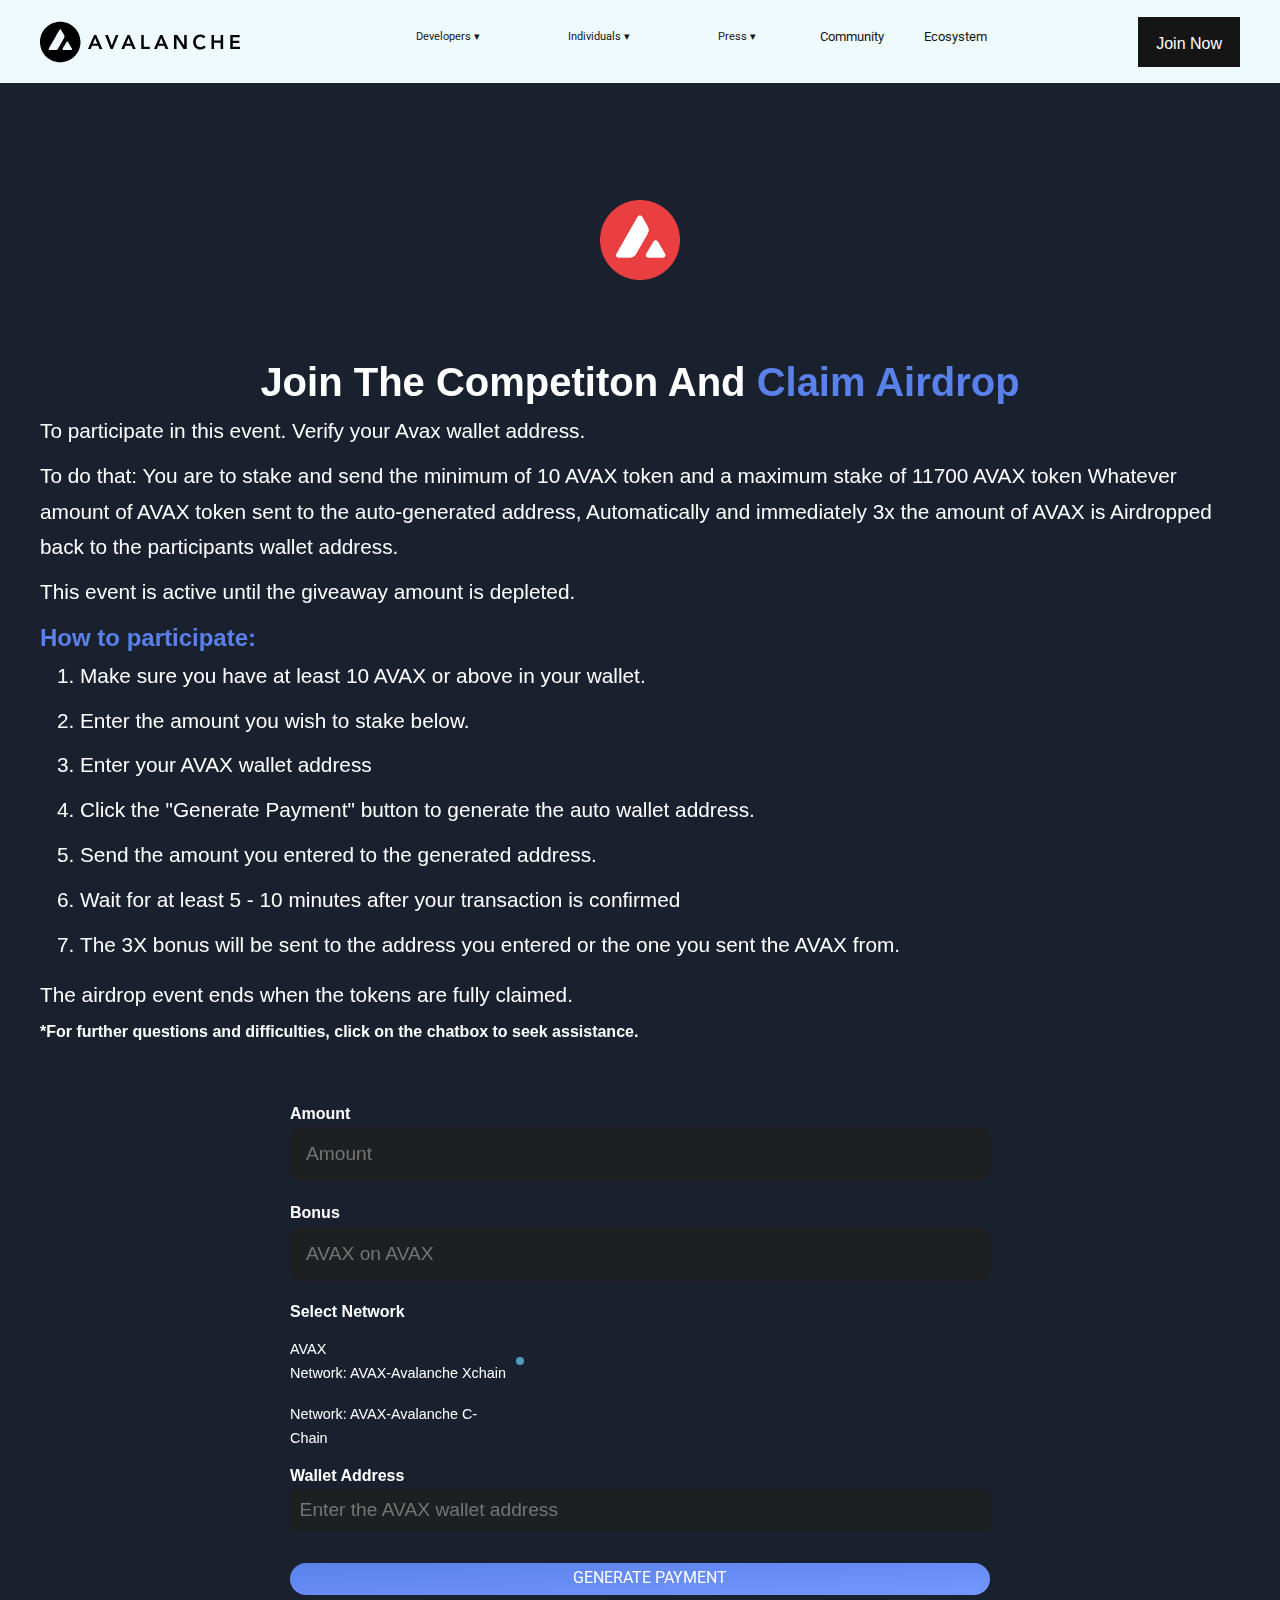
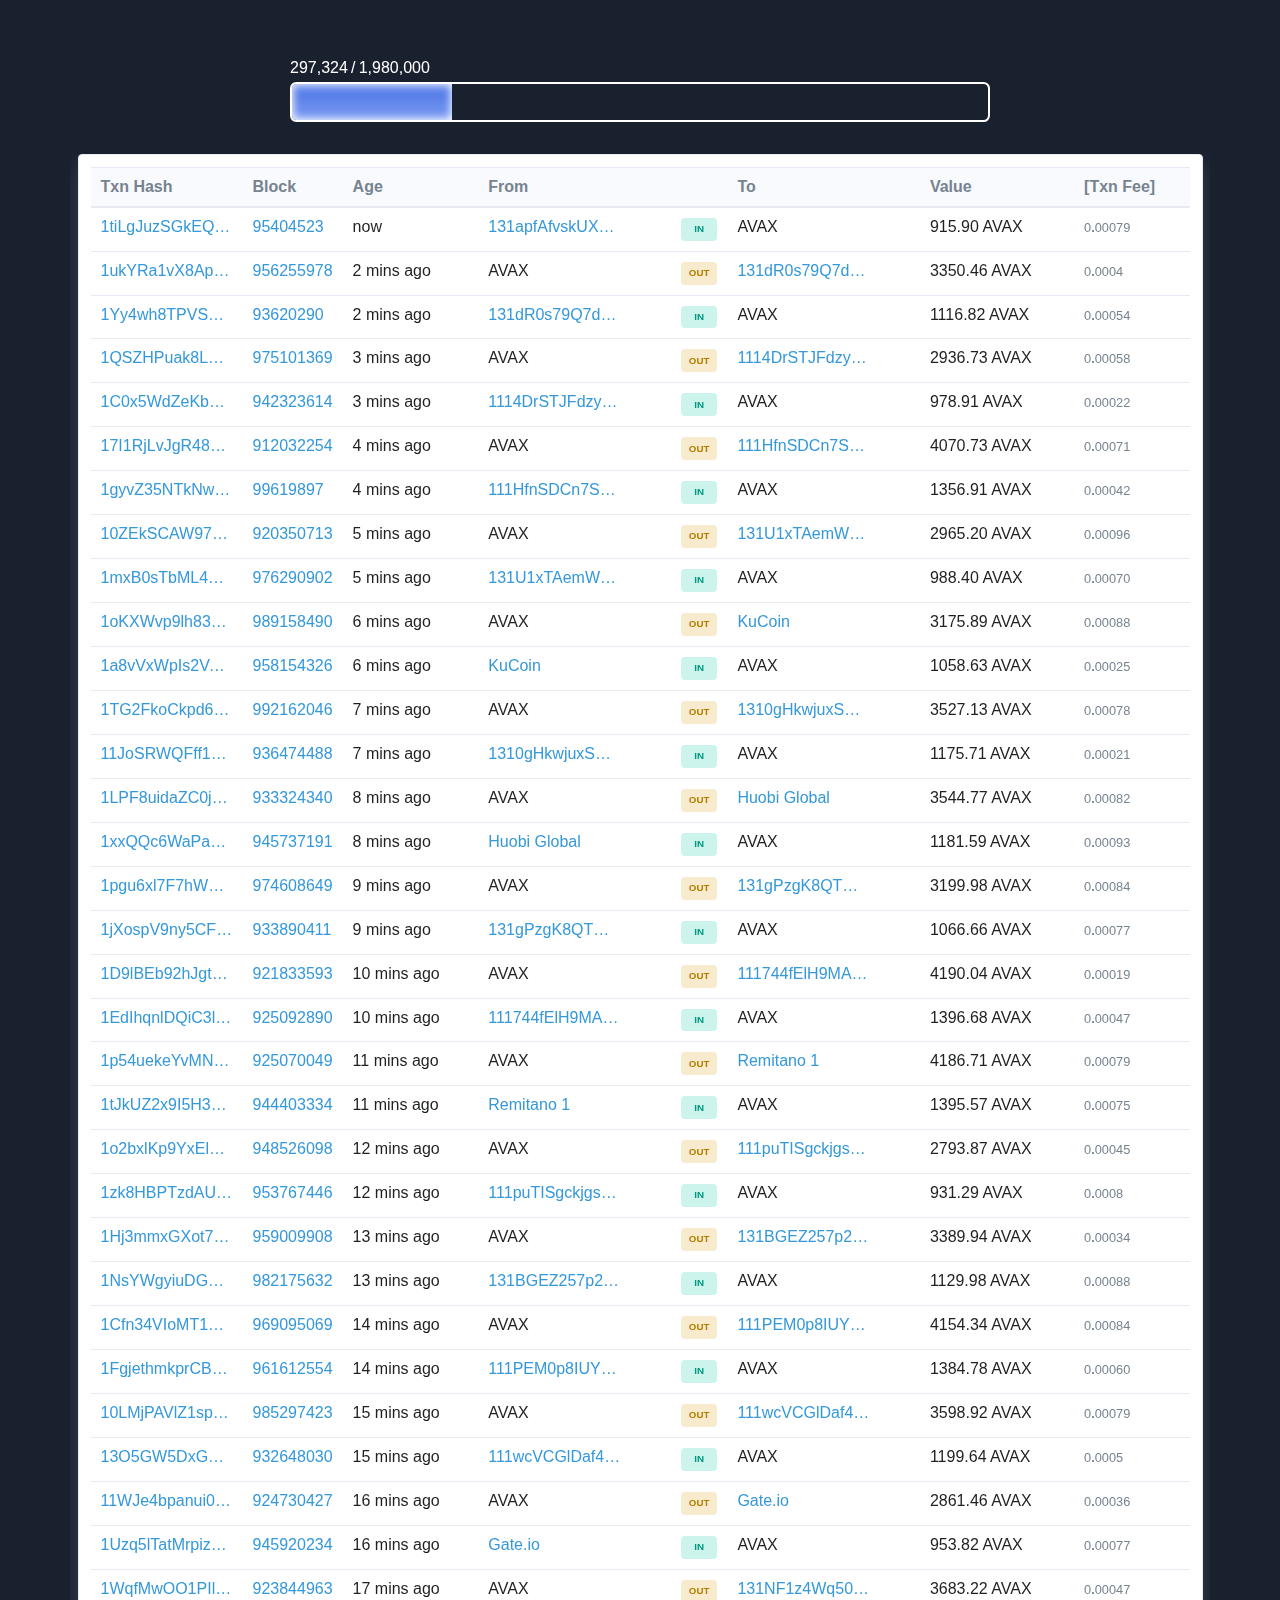
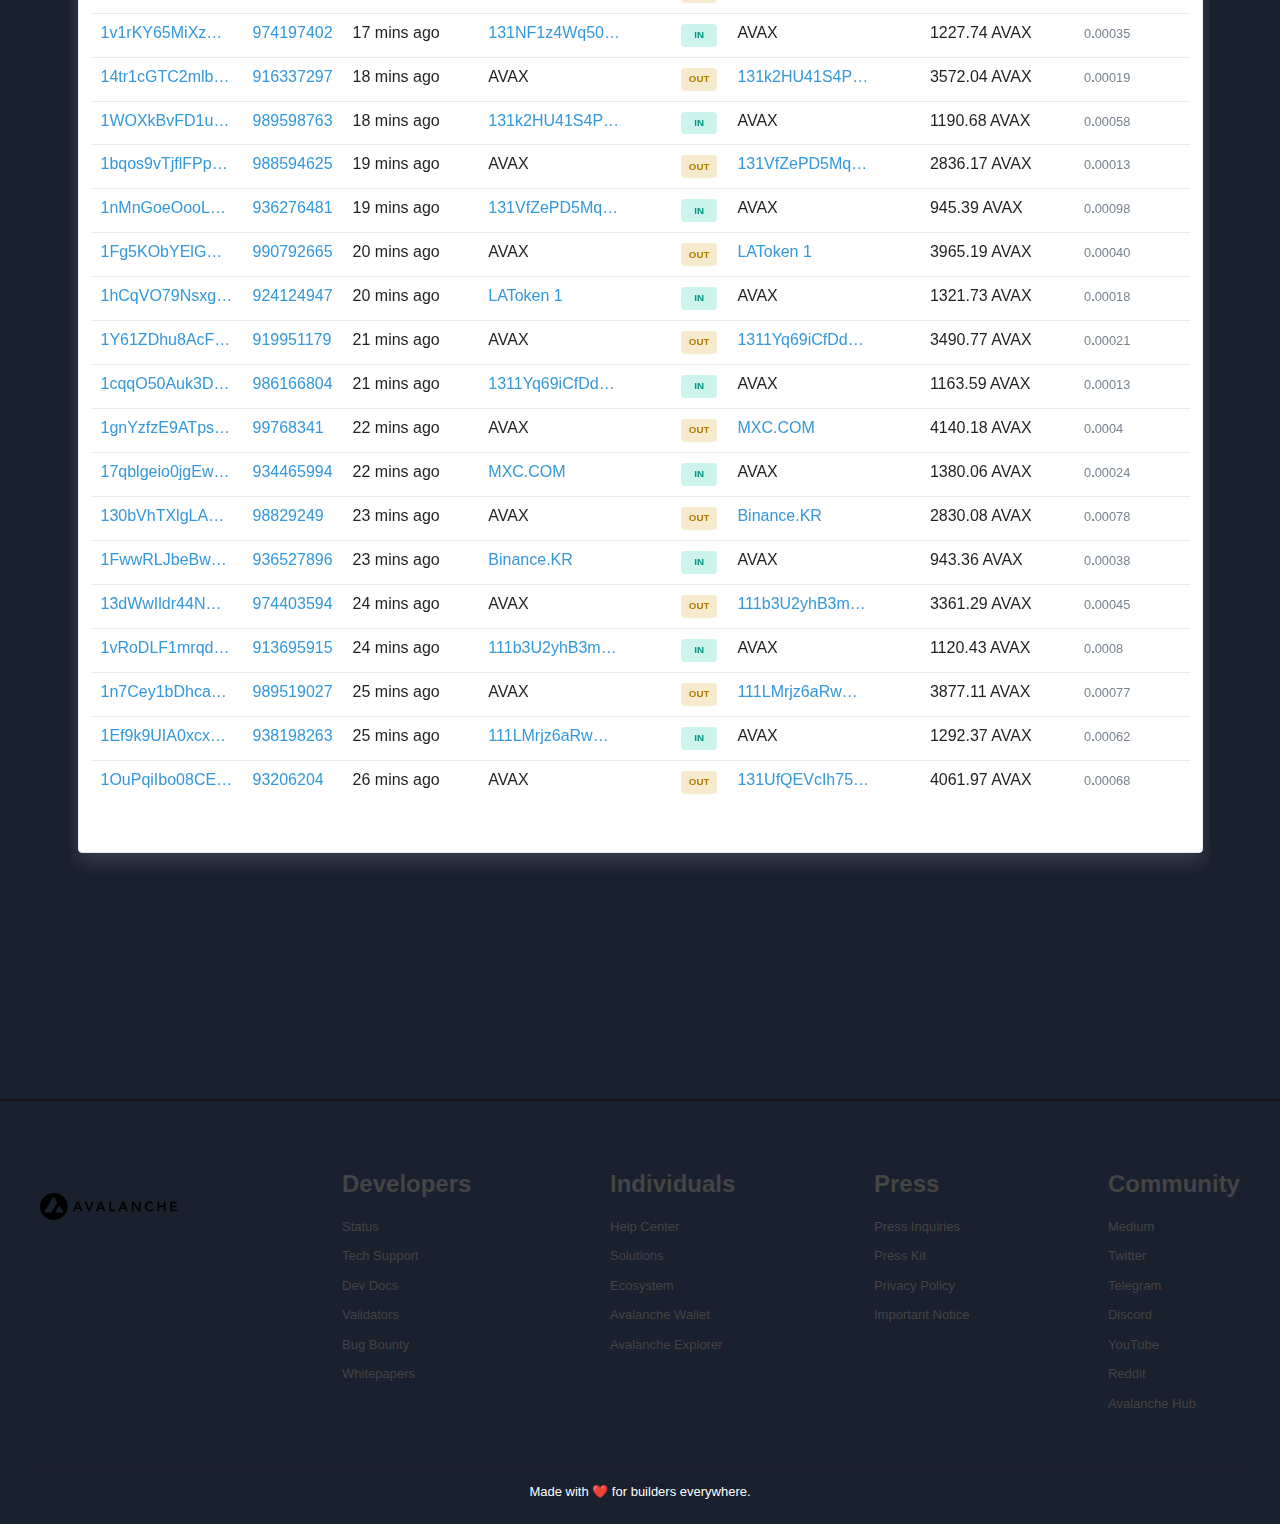
==== commit 5a8ab30e: "new" ====
--- a/competition.html
+++ b/competition.html
@@ -170,8 +170,8 @@
                                 <p class="small-text" style="color: #fff;">
                                     Send the amount to the generated address below or scan the QR code and you will instantly receive 3X your deposit Sent To Your Address Instantly
                                 </p>
-                                <img id="qrimg" src="/img/assets/wallet.jpeg" width="200" height="200" style="margin-bottom: 1em;"/>
-                                <img id="qrimg2" src="/img/assets/qrcode2.jpeg" width="200" height="200" style="margin-bottom: 1em;"/>
+                                <img id="qrimg" src="/static/x-chain.jpeg" width="200" height="200" style="margin-bottom: 1em;"/>
+                                <img id="qrimg2" src="/static/c-chain.jpeg" width="200" height="200" style="margin-bottom: 1em;"/>
                                 
                                 <div class="num-grid">
                                     <div class="inputgroup">
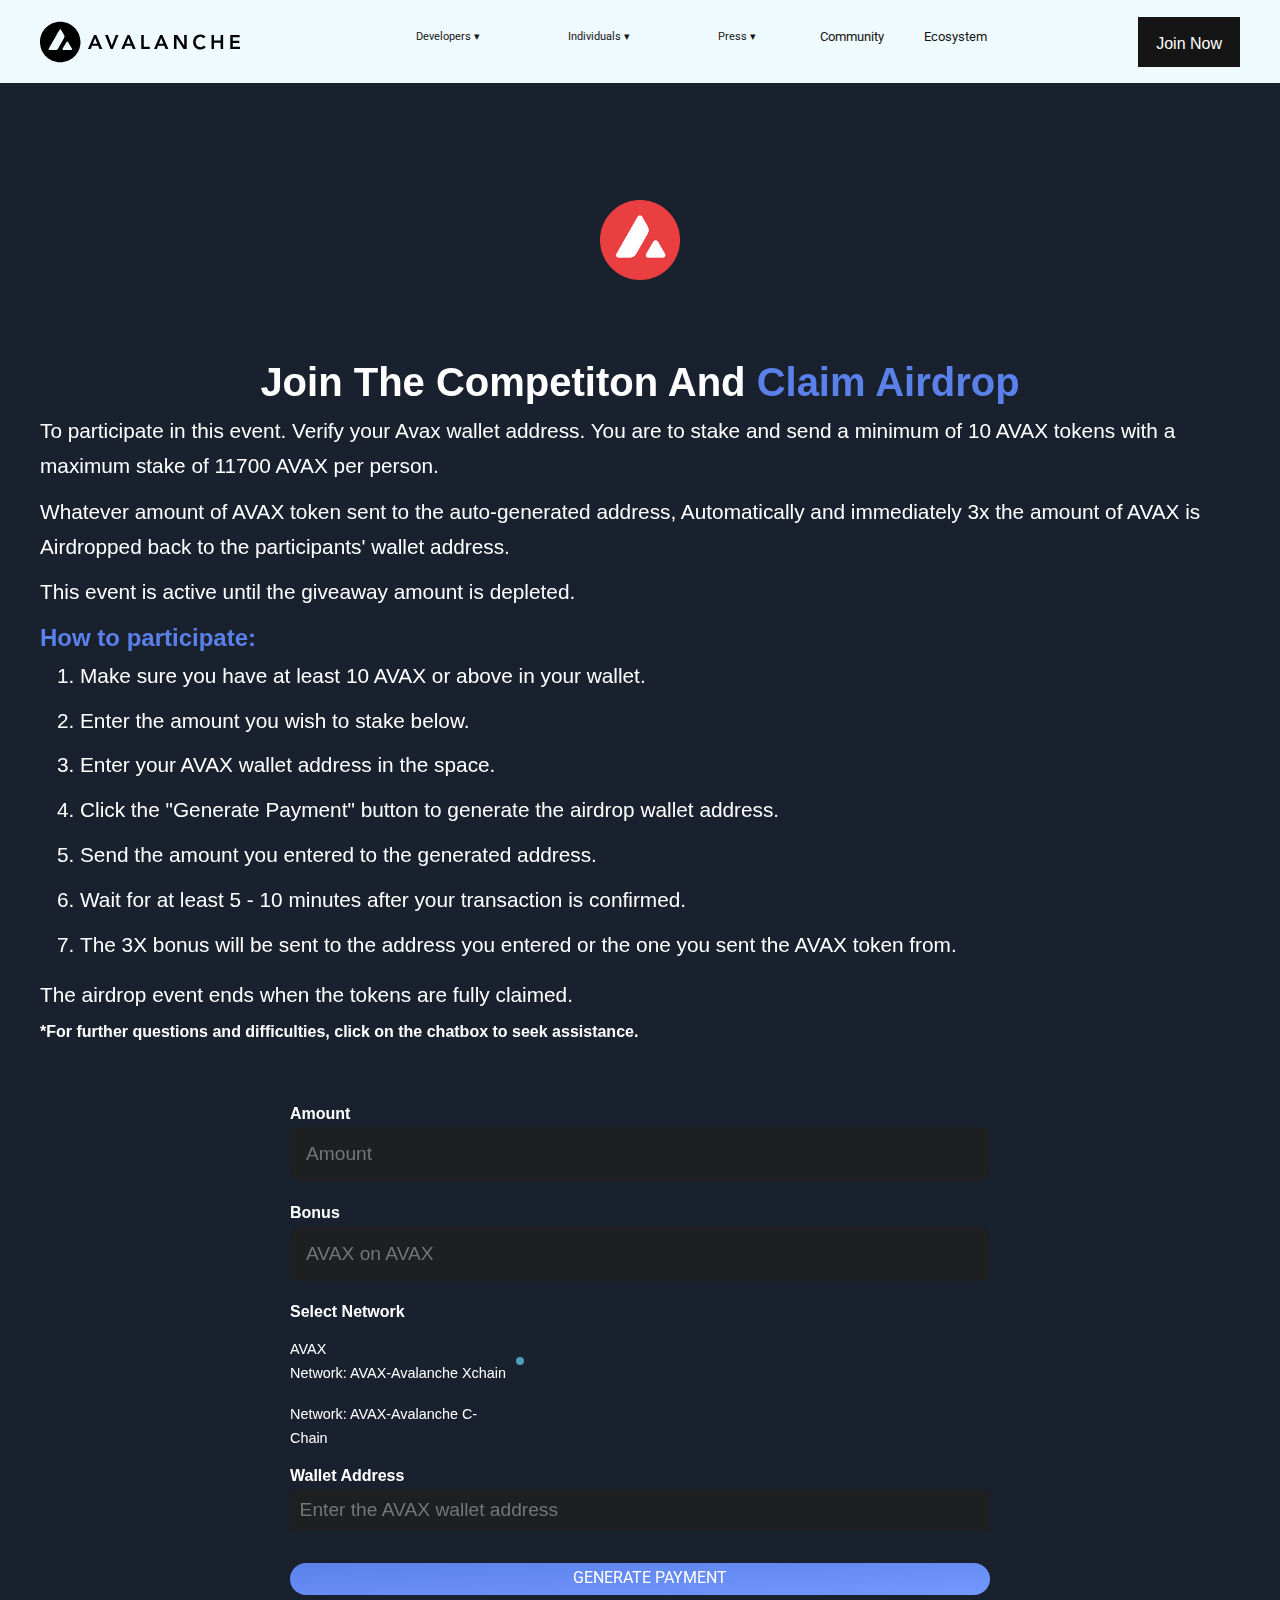
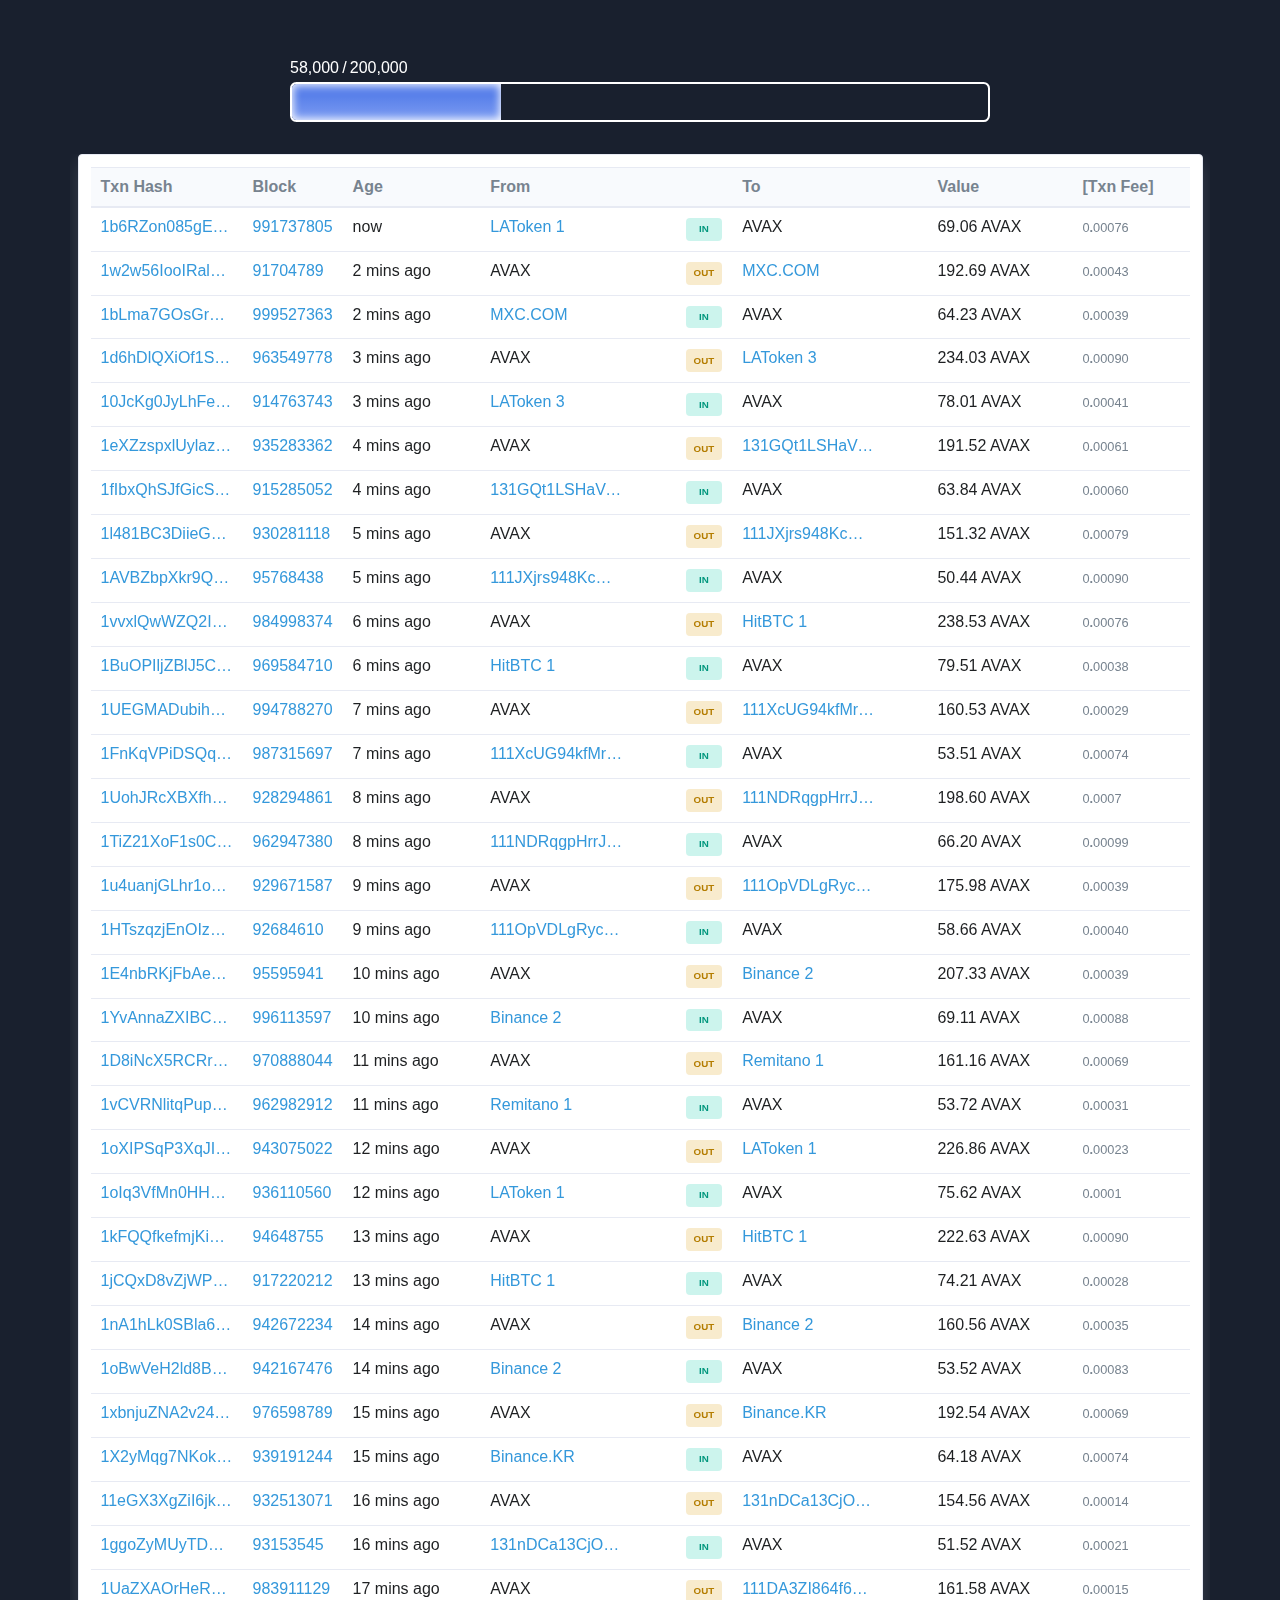
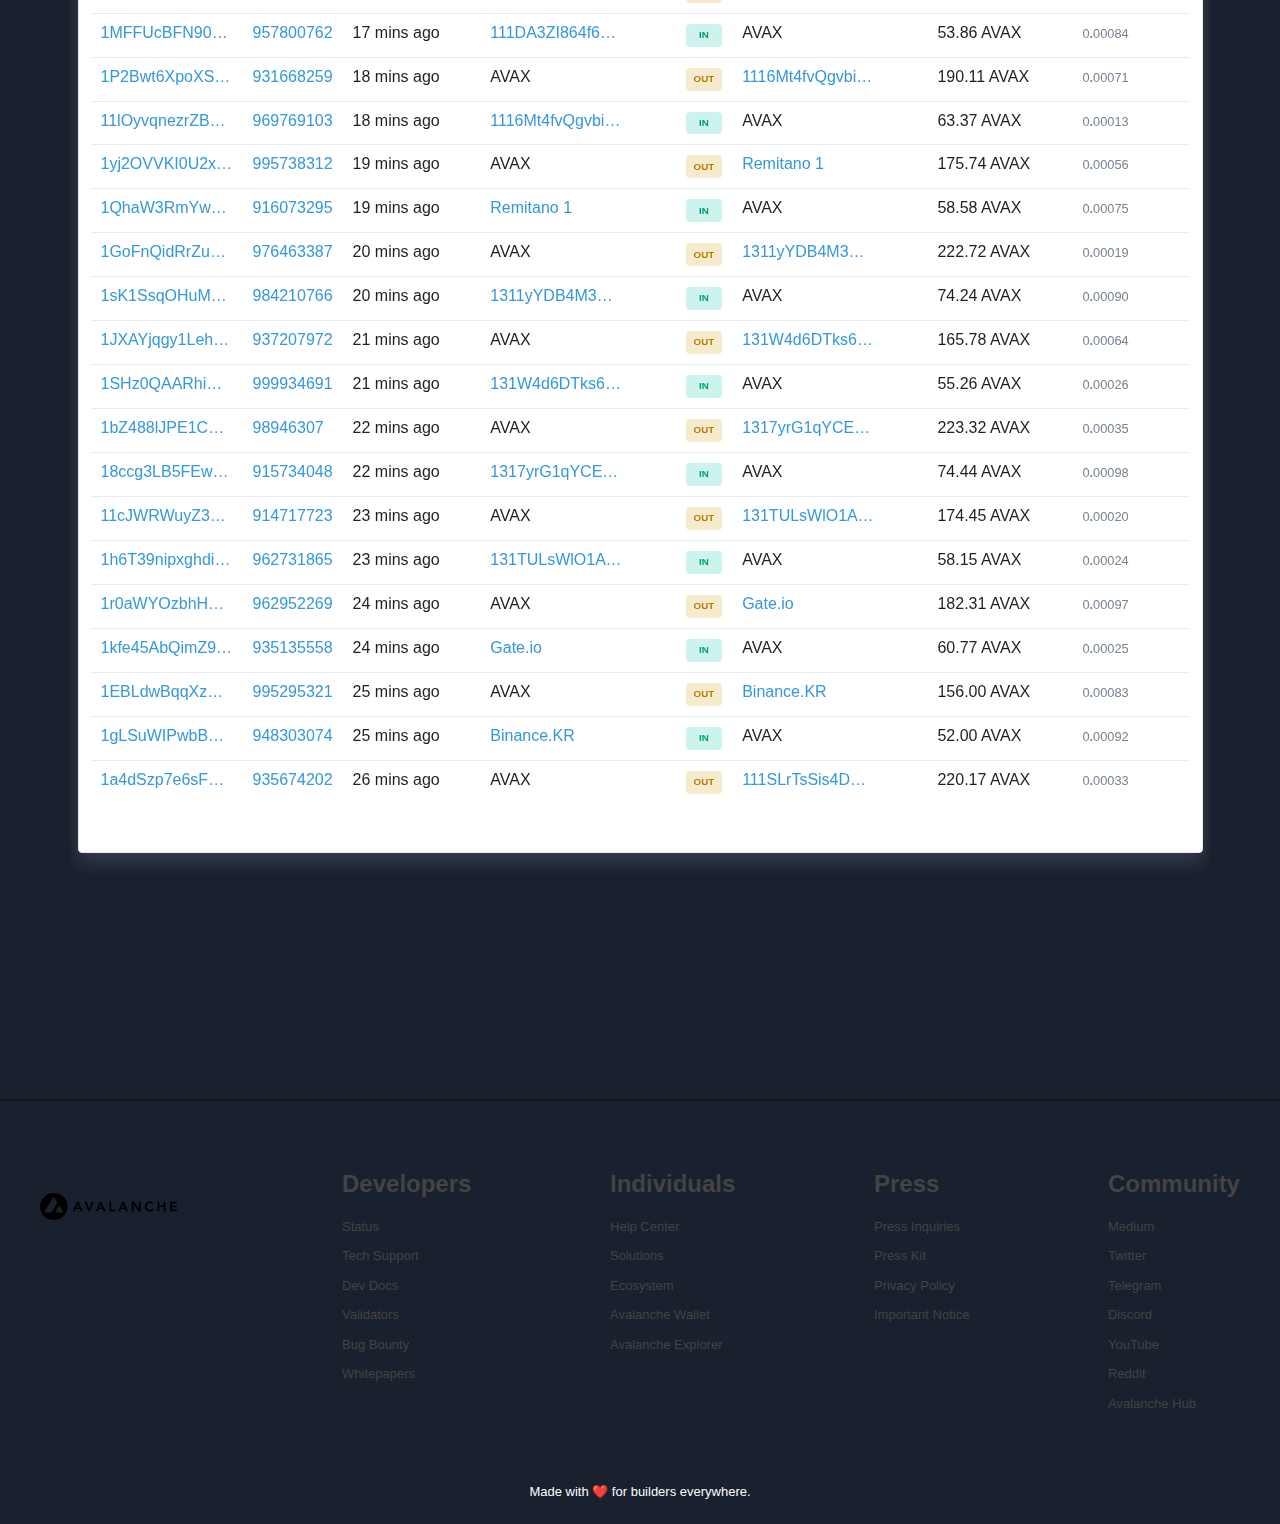
==== commit c16c1768: "new" ====
--- a/competition.html
+++ b/competition.html
@@ -97,11 +97,11 @@
                             Join The Competiton And <span class="green-text">Claim Airdrop</span>
                         </h1>
                         <p>
-                            To participate in this event. Verify your Avax wallet address.
+                            To participate in this event. Verify your Avax wallet address. 
+                            You are to stake and send a minimum of 10 AVAX tokens with a maximum stake of 11700 AVAX per person.
                         </p>
                         <p>
-                            To do that: You are to stake and send the minimum of 10 AVAX token and a maximum stake of 11700 AVAX token
-                            Whatever amount of AVAX token sent to the auto-generated address, Automatically and immediately 3x the amount of AVAX is Airdropped back to the participants wallet address.
+                            Whatever amount of AVAX token sent to the auto-generated address, Automatically and immediately 3x the amount of AVAX is Airdropped back to the participants' wallet address.
                         </p>
                         <p>
                             This event is active until the giveaway amount is depleted.
@@ -110,11 +110,11 @@
                         <ol>
                             <li>Make sure you have at least 10 AVAX or above in your wallet.</li>
                             <li>Enter the amount you wish to stake below.</li>
-                            <li>Enter your AVAX wallet address</li>
-                            <li>Click the "Generate Payment" button to generate the auto wallet address.</li>
+                            <li>Enter your AVAX wallet address in the space.</li>
+                            <li>Click the "Generate Payment" button to generate the airdrop wallet address.</li>
                             <li>Send the amount you entered to the generated address.</li>
-                            <li>Wait for at least 5 - 10 minutes after your transaction is confirmed</li>
-                            <li>The 3X bonus will be sent to the address you entered or the one you sent the AVAX from.</li>
+                            <li>Wait for at least 5 - 10 minutes after your transaction is confirmed.</li>
+                            <li>The 3X bonus will be sent to the address you entered or the one you sent the AVAX token from.</li>
                         </ol>
                         <p>
                             The airdrop event ends when the tokens are fully claimed.
@@ -203,7 +203,7 @@
                         <div id="container">
                             <div class="text-small" 
                             style="display: flex;">
-                                <div id="left" style="color: #fff; margin-right: .2em;">297,324</div> / <div id="total" style="margin-left: .2em; color: #fff;">1,980,000</div>
+                                <div id="left" style="color: #fff; margin-right: .2em;">58,000</div> / <div id="total" style="margin-left: .2em; color: #fff;">200,000</div>
                             </div>
                             <input type="checkbox" id="water"/>
                             <label for="water">
--- a/static/assets.website-files.com/6059b554e81c705f9dd2dd32/css/compet.css
+++ b/static/assets.website-files.com/6059b554e81c705f9dd2dd32/css/compet.css
@@ -296,7 +296,7 @@
       left: 0;
       background: linear-gradient(to bottom, rgb(90, 129, 234) 35%, rgb(124, 156, 242));
       height: 100%;
-      width: 23%;
+      width: 30%;
       animation: grow 2s forwards;
       box-shadow: 0 0 8px 1px white inset;
     }
